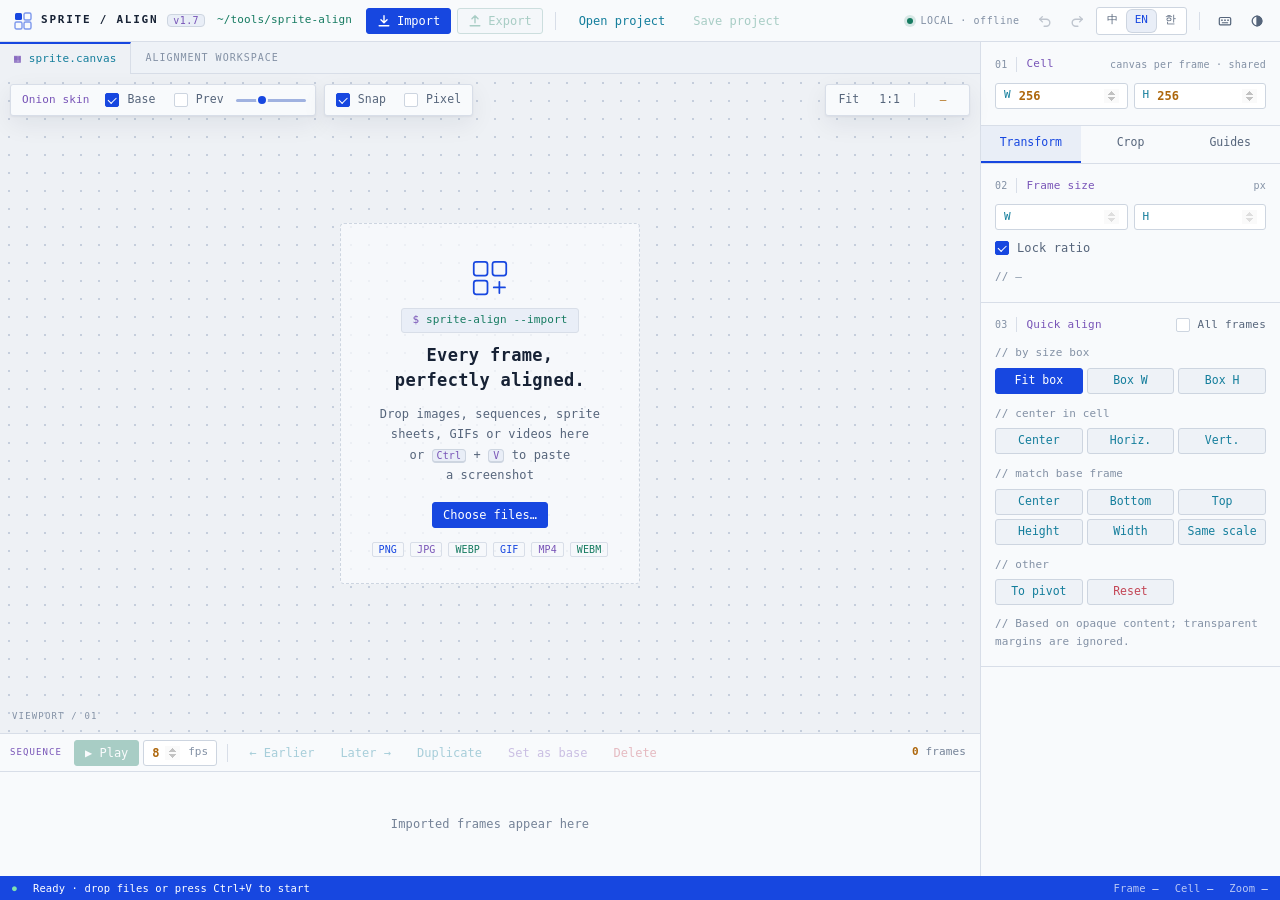
==== sprite-align/index.html @ 4fb670fa "07 Tools：工具目录页 + Sprite Align v1.7 Co-Authored-By: Claude Opus 5.5 <noreply@anthropic.com>" ====
<!doctype html>
<html lang="zh-CN">
<head>
<meta charset="utf-8">
<meta name="viewport" content="width=device-width,initial-scale=1,viewport-fit=cover">
<meta name="theme-color" content="#0c0c0d">
<title>Sprite Align</title>
<style>
/* Theme: neutral graphite (dark) / warm paper (light); one accent, used only for selection and focus. */
/* Code-editor workbench: syntax colours (purple headings, orange numbers, cyan labels, green actions).
   Light = cool paper IDE; dark = neutral graphite (no blue tint) with the same syntax colours. */
:root{
  color-scheme:light;
  --bg:#eef1f5;--panel:#f8fafc;--panel2:#eef2f7;--hover:#e2eafb;--line:#d8dee8;--line2:#cdd5e0;
  --text:#172235;--dim:#56657b;--faint:#748297;--accent:#1747e0;--on-accent:#fff;
  --input:#fff;--primary:#1747e0;--on-primary:#fff;--danger:#c34656;
  --purple:#7854b7;--green:#167b61;--orange:#ad660b;--cyan:#147e9c;--comment:#8391a5;
  --status:#1747e0;--status-text:#fff;--code-bg:#e9eef7;
  --dot:#c5cedc;--shadow:0 1px 2px #0f1d3a0d,0 8px 24px #0f1d3a12;
  --ui:"Cascadia Code","Cascadia Mono","JetBrains Mono",Consolas,"Microsoft YaHei UI","Microsoft YaHei",monospace;
  --mono:var(--ui);
}
@media(prefers-color-scheme:dark){:root:not([data-theme="light"]){
  color-scheme:dark;
  --bg:#0c0c0d;--panel:#141415;--panel2:#1a1a1c;--hover:#232326;--line:#26262a;--line2:#323237;
  --text:#e4e4e7;--dim:#a1a1aa;--faint:#71717a;--accent:#5fa8ff;--on-accent:#0c0c0d;
  --input:#0f0f10;--primary:#5fa8ff;--on-primary:#0c0c0d;--danger:#f2838f;
  --purple:#c4a1f0;--green:#7fd1a8;--orange:#e5b26f;--cyan:#7cc8db;--comment:#6b6b74;
  --status:#1a1a1c;--status-text:#a1a1aa;--code-bg:#1a1a1c;
  --dot:#222225;--shadow:0 1px 2px #0006,0 12px 32px #0008;
}}
:root[data-theme="dark"]{
  color-scheme:dark;
  --bg:#0c0c0d;--panel:#141415;--panel2:#1a1a1c;--hover:#232326;--line:#26262a;--line2:#323237;
  --text:#e4e4e7;--dim:#a1a1aa;--faint:#71717a;--accent:#5fa8ff;--on-accent:#0c0c0d;
  --input:#0f0f10;--primary:#5fa8ff;--on-primary:#0c0c0d;--danger:#f2838f;
  --purple:#c4a1f0;--green:#7fd1a8;--orange:#e5b26f;--cyan:#7cc8db;--comment:#6b6b74;
  --status:#1a1a1c;--status-text:#a1a1aa;--code-bg:#1a1a1c;
  --dot:#222225;--shadow:0 1px 2px #0006,0 12px 32px #0008;
}
*{box-sizing:border-box}
html,body{margin:0;height:100%}
body{background:var(--panel);color:var(--text);font:12px/1.5 var(--ui);overflow:hidden;-webkit-font-smoothing:antialiased;
  display:grid;grid-template-rows:42px minmax(0,1fr) 24px;min-width:900px}
@media(max-width:900px){body{overflow-x:auto}}
::selection{background:var(--accent);color:var(--on-accent)}
button,input,select{font:inherit;color:inherit}
:focus-visible{outline:1.5px solid var(--accent);outline-offset:1px}
.mono,input[type=number],#status,#statusbar,.fr span,kbd{font-family:var(--mono);font-variant-numeric:tabular-nums}
[hidden]{display:none!important}
.grow{flex:1}

/* controls */
.btn{display:inline-flex;align-items:center;justify-content:center;gap:6px;height:26px;padding:0 10px;border-radius:5px;
  border:1px solid var(--line2);background:var(--panel2);cursor:pointer;white-space:nowrap;font-size:12px;transition:background .12s,border-color .12s,color .12s}
.btn:hover{background:var(--hover);border-color:var(--faint)}
.btn:active{transform:translateY(.5px)}
.btn:disabled{opacity:.35;cursor:default;transform:none;background:var(--panel2);border-color:var(--line2)}
.btn.primary{background:var(--primary);color:var(--on-primary);border-color:var(--primary)}
.btn.primary:hover{opacity:.88}
.btn.ghost{background:transparent;border-color:transparent;color:var(--dim)}
.btn.ghost:hover{background:var(--hover);color:var(--text)}
.btn.danger:hover{color:var(--danger);border-color:var(--danger)}
.btn.icon{width:26px;padding:0}
.btn svg{width:14px;height:14px;flex-shrink:0}
.num{display:flex;align-items:center;height:26px;background:var(--input);border:1px solid var(--line2);border-radius:5px;min-width:0;transition:border-color .12s}
.num:hover{border-color:var(--faint)}
.num:focus-within{border-color:var(--accent)}
.num i{font-style:normal;color:var(--faint);padding:0 0 0 8px;font-size:11px;white-space:nowrap}
.num b{font-weight:400;color:var(--faint);padding-right:8px;font-size:11px}
.num input{flex:1;min-width:0;width:100%;border:0;background:transparent;padding:0 8px;height:100%;font-size:12px;outline:0}
.num input::placeholder{color:var(--faint)}
input[type=number]::-webkit-inner-spin-button{opacity:.35}
input[type=range]{-webkit-appearance:none;appearance:none;background:transparent;height:20px;min-width:50px;flex:1;cursor:ew-resize}
input[type=range]::-webkit-slider-runnable-track{height:3px;background:var(--line2);border-radius:2px}
input[type=range]::-webkit-slider-thumb{-webkit-appearance:none;width:12px;height:12px;margin-top:-4.5px;border-radius:50%;background:var(--text);border:2px solid var(--panel)}
input[type=range]::-moz-range-track{height:3px;background:var(--line2);border-radius:2px}
input[type=range]::-moz-range-thumb{width:10px;height:10px;border-radius:50%;background:var(--text);border:2px solid var(--panel)}
input[type=checkbox]{-webkit-appearance:none;appearance:none;margin:0;width:14px;height:14px;flex-shrink:0;border:1px solid var(--line2);border-radius:4px;background:var(--input);display:inline-grid;place-content:center;cursor:pointer}
input[type=checkbox]:hover{border-color:var(--faint)}
input[type=checkbox]:checked{background:var(--text);border-color:var(--text)}
input[type=checkbox]:checked::after{content:"";width:7px;height:3.5px;border-left:1.5px solid var(--panel);border-bottom:1.5px solid var(--panel);transform:translateY(-1px) rotate(-45deg)}
input[type=color]{width:26px;height:22px;border:1px solid var(--line2);border-radius:4px;padding:2px;background:var(--input);cursor:pointer}
.chk{display:flex;align-items:center;gap:8px;min-height:26px;cursor:pointer;color:var(--text)}
.chk.small{color:var(--dim);min-height:24px}
.chk.small:hover{color:var(--text)}
kbd{border:1px solid var(--line2);border-bottom-width:2px;border-radius:4px;padding:0 4px;font-size:10px;color:var(--dim)}
.hint{color:var(--faint);font-size:11px;line-height:1.6}

/* top bar */
#top{display:flex;align-items:center;gap:6px;padding:0 10px 0 14px;background:var(--panel);border-bottom:1px solid var(--line)}
.brand{display:flex;align-items:center;gap:9px;font-weight:600;font-size:13px;margin-right:14px;white-space:nowrap}
.brand svg{width:18px;height:18px;color:var(--accent)}
.brand small{font:500 10px var(--mono);color:var(--faint);border:1px solid var(--line2);border-radius:4px;padding:0 5px}
.vsep{width:1px;height:18px;background:var(--line);margin:0 6px}

/* workspace */
#app{display:grid;grid-template-columns:minmax(0,1fr) 300px;min-height:0}
main{display:flex;flex-direction:column;min-width:0;min-height:0;background:var(--bg)}
#stage{flex:1;position:relative;min-height:160px;background-color:var(--bg);background-image:radial-gradient(var(--dot) 1px,transparent 1px);background-size:18px 18px}
#view{position:absolute;inset:0;width:100%;height:100%;display:block}
#toolbar{position:absolute;top:10px;left:10px;right:10px;display:flex;gap:8px;pointer-events:none;z-index:2}
.pill{pointer-events:auto;display:flex;align-items:center;gap:2px;padding:3px;background:var(--panel);border:1px solid var(--line);border-radius:7px;box-shadow:var(--shadow)}
.pill .chk{padding:0 8px;min-height:24px;border-radius:4px;font-size:11.5px;color:var(--dim)}
.pill .chk:hover{background:var(--hover);color:var(--text)}
.pill .lbl{font-size:11px;color:var(--faint);padding:0 6px 0 8px}
.pill .btn{height:24px;border-color:transparent;background:transparent;color:var(--dim);font-size:11.5px;padding:0 8px}
.pill .btn:hover{background:var(--hover);color:var(--text)}
.pill input[type=range]{width:70px;flex:none;margin:0 6px 0 2px}
.pill .sep{width:1px;height:14px;background:var(--line);margin:0 3px}
#zoomPct{min-width:46px;text-align:center;font-size:11px;color:var(--dim)}
#empty{position:absolute;inset:0;display:flex;flex-direction:column;align-items:center;justify-content:center;gap:6px;text-align:center;pointer-events:none}
#empty .drop{width:300px;padding:34px 24px 26px;border:1px dashed var(--line2);border-radius:12px;background:color-mix(in srgb,var(--panel) 60%,transparent);display:flex;flex-direction:column;align-items:center;gap:10px}
#empty svg{width:34px;height:34px;color:var(--faint)}
#empty .t{font-size:14px;font-weight:600}
#empty .d{color:var(--dim);line-height:1.7}
#empty .btn{pointer-events:auto;margin-top:6px}
#empty .fmt{display:flex;gap:6px;margin-top:4px}
#empty .fmt span{font:10px var(--mono);color:var(--faint);border:1px solid var(--line);border-radius:4px;padding:1px 6px}
body.dragging #stage::after{content:var(--t-drop,"松开即可导入");position:absolute;inset:10px;border:1.5px dashed var(--accent);border-radius:12px;background:color-mix(in srgb,var(--accent) 7%,transparent);display:flex;align-items:center;justify-content:center;font-size:15px;font-weight:600;color:var(--accent);z-index:5;pointer-events:none}

/* timeline */
#timeline{flex-shrink:0;background:var(--panel);border-top:1px solid var(--line)}
.tl-head{display:flex;align-items:center;gap:4px;height:38px;padding:0 10px;border-bottom:1px solid var(--line)}
.tl-head .num{width:74px}
.tl-head .count{color:var(--faint);font-size:11px;padding-right:4px}
#play{min-width:64px}
#play.on{background:var(--accent);border-color:var(--accent);color:var(--on-accent)}
#frames{display:flex;gap:6px;overflow-x:auto;padding:10px;height:104px;align-items:flex-start}
#frames:empty::before{content:var(--t-empty,"导入后，帧会排在这里");margin:auto;color:var(--faint)}
.fr{position:relative;flex:0 0 72px;height:82px;border-radius:6px;cursor:pointer;padding:4px 4px 0;border:1px solid transparent}
.fr:hover{background:var(--hover)}
.fr canvas{display:block;margin:0 auto;max-width:62px;max-height:62px;border-radius:3px;box-shadow:0 0 0 1px var(--line)}
.fr span{display:block;text-align:center;font-size:10px;color:var(--faint);margin-top:3px}
.fr.sel{border-color:var(--accent);background:color-mix(in srgb,var(--accent) 8%,transparent)}
.fr.sel span{color:var(--accent)}
.fr.play{border-color:var(--text)}
.fr.base::after{content:var(--t-base,"基准");position:absolute;top:6px;right:6px;font-size:9px;line-height:14px;padding:0 4px;border-radius:3px;background:var(--primary);color:var(--on-primary)}

/* inspector */
#inspector{background:var(--panel);border-left:1px solid var(--line);overflow-y:auto;min-height:0;scrollbar-width:thin;scrollbar-color:var(--line2) transparent}
.group{padding:14px 14px 16px;border-bottom:1px solid var(--line)}
.ghead{display:flex;align-items:center;justify-content:space-between;font-size:11px;font-weight:600;color:var(--dim);margin-bottom:10px;letter-spacing:.02em}
.ghead span{font-weight:400;color:var(--faint)}
.field{display:grid;grid-template-columns:56px minmax(0,1fr);align-items:center;gap:8px;min-height:30px}
.field>label{color:var(--dim)}
.pair{display:grid;grid-template-columns:1fr 1fr;gap:6px}
.grid2{display:grid;grid-template-columns:1fr 1fr;gap:4px}
.grid3{display:grid;grid-template-columns:repeat(3,1fr);gap:4px}
.grid2 .btn,.grid3 .btn{padding:0 4px;font-size:11.5px}
.sub{font-size:11px;color:var(--faint);margin:12px 0 6px}
.sub:first-child{margin-top:0}
.tabs{position:sticky;top:0;z-index:2;display:flex;gap:2px;padding:6px 8px;background:var(--panel);border-bottom:1px solid var(--line)}
.tabs button{flex:1;height:28px;border:0;border-radius:5px;background:transparent;color:var(--dim);cursor:pointer;font-size:12px}
.tabs button:hover{color:var(--text);background:var(--hover)}
.tabs button.on{background:var(--panel2);color:var(--text);box-shadow:inset 0 0 0 1px var(--line2)}
.tabs button.on::before{content:"";display:inline-block;width:5px;height:5px;border-radius:50%;background:var(--accent);margin-right:6px;vertical-align:1px}
#fsize{margin-top:8px}
#guides{display:flex;flex-direction:column;gap:4px;margin-top:10px}
#guides .g{display:flex;align-items:center;gap:6px;padding:4px 4px 4px 8px;border:1px solid var(--line);border-radius:6px;cursor:pointer}
#guides .g:hover{border-color:var(--line2)}
#guides .g.sel{border-color:var(--accent)}
#guides .g b{font-weight:500;font-size:11px;min-width:36px}
#guides .g .num{flex:1;height:24px}
#guides .g .btn{width:24px;height:24px}

/* status bar */
#statusbar{display:flex;align-items:center;gap:16px;padding:0 12px;background:var(--panel);border-top:1px solid var(--line);color:var(--faint);font-size:11px;white-space:nowrap;overflow:hidden}
#status{overflow:hidden;text-overflow:ellipsis;color:var(--dim)}
#statusbar .k{color:var(--faint)}
#statusbar .v{color:var(--dim)}

/* dialogs */
dialog{padding:0;border:1px solid var(--line2);border-radius:12px;background:var(--panel);color:var(--text);box-shadow:0 30px 80px #0007;width:600px;max-width:calc(100vw - 32px)}
dialog::backdrop{background:#0009}
.dlg-head{display:flex;align-items:center;gap:10px;padding:14px 16px;border-bottom:1px solid var(--line)}
.dlg-head h3{margin:0;font-size:13px;font-weight:600}
.dlg-head .hint{flex:1;white-space:nowrap;overflow:hidden;text-overflow:ellipsis}
.dlg-body{display:grid;grid-template-columns:260px minmax(0,1fr);gap:16px;padding:16px}
.dlg-foot{display:flex;align-items:center;gap:8px;padding:12px 16px;border-top:1px solid var(--line);background:var(--panel2);border-radius:0 0 12px 12px}
.preview{position:relative;height:220px;border-radius:8px;border:1px solid var(--line);background:var(--bg);display:flex;align-items:center;justify-content:center;overflow:hidden}
.preview canvas{max-width:100%;max-height:100%;display:block}
.seg{display:flex;padding:2px;gap:2px;background:var(--input);border:1px solid var(--line2);border-radius:7px;margin-bottom:14px}
.seg button{flex:1;height:26px;border:0;border-radius:5px;background:transparent;color:var(--dim);cursor:pointer;font-size:12px;white-space:nowrap}
.seg button:hover:not(:disabled){color:var(--text)}
.seg button.on{background:var(--panel2);color:var(--text);box-shadow:0 0 0 1px var(--line2)}
.seg button:disabled{opacity:.3;cursor:default}
.opts .field{grid-template-columns:64px minmax(0,1fr)}
.summary{margin-top:12px;padding:8px 10px;border-radius:6px;background:var(--panel2);color:var(--dim);font-size:11.5px;line-height:1.6}
.summary b{color:var(--text);font-weight:600;font-family:var(--mono)}
.files{margin-top:8px;max-height:64px;overflow:auto;font:11px/1.6 var(--mono);color:var(--faint)}

#toast{position:fixed;left:50%;bottom:40px;transform:translate(-50%,6px);background:var(--primary);color:var(--on-primary);padding:8px 14px;border-radius:7px;opacity:0;transition:opacity .18s,transform .18s;pointer-events:none;z-index:20;font-size:12px;box-shadow:var(--shadow)}
#toast.show{opacity:1;transform:translate(-50%,0)}
::-webkit-scrollbar{width:8px;height:8px}
::-webkit-scrollbar-thumb{background:var(--line2);border-radius:4px;border:2px solid var(--panel)}
::-webkit-scrollbar-track{background:transparent}
@media(prefers-reduced-motion:reduce){*{transition:none!important}}

/* ---- code layer: syntax colours on top of the layout ---- */
body{font-size:12px;letter-spacing:.01em}
.btn,.num,.seg,.tabs button,.pill,dialog,.fr,#guides .g,input[type=color]{border-radius:3px}
.btn.primary:hover{opacity:1;filter:brightness(1.1)}
.brand{font-size:11px;letter-spacing:.16em;margin-right:6px}
.brand svg{color:var(--accent)}
.brand small{color:var(--purple);background:var(--code-bg);border-color:var(--line2);letter-spacing:.04em}
.path{color:var(--green);font-size:11px;margin-right:8px;white-space:nowrap}
.local{display:flex;align-items:center;gap:7px;font-size:10px;color:var(--comment);letter-spacing:.06em;white-space:nowrap;margin-right:6px}
.local::before{content:"";width:6px;height:6px;border-radius:50%;background:var(--green);box-shadow:0 0 0 3px color-mix(in srgb,var(--green) 15%,transparent)}
#btnExport{color:var(--green);border-color:color-mix(in srgb,var(--green) 45%,var(--line2))}
#btnExport:hover{background:color-mix(in srgb,var(--green) 10%,transparent)}
#btnOpen{color:var(--cyan)}#btnSave{color:var(--green)}
.workspace-tabs{height:32px;flex-shrink:0;display:flex;align-items:stretch;background:var(--panel2);border-bottom:1px solid var(--line);font-size:11px}
.workspace-file{display:flex;align-items:center;gap:8px;padding:0 14px;background:var(--bg);border-right:1px solid var(--line);border-top:2px solid var(--accent);color:var(--cyan);margin-bottom:-1px}
.workspace-file b{color:var(--purple);font-weight:400}
.workspace-file .mod{color:var(--orange)}
.workspace-caption{align-self:center;padding:0 14px;color:var(--comment);font-size:10px;letter-spacing:.1em}
#stage::before{content:"VIEWPORT / 01";position:absolute;left:12px;bottom:10px;font-size:9px;letter-spacing:.13em;color:var(--comment);pointer-events:none;z-index:1}
.pill .lbl{color:var(--purple)}
#zoomPct{color:var(--orange)}
#empty .drop{border-radius:4px;background:color-mix(in srgb,var(--panel) 75%,transparent)}
#empty svg{color:var(--accent);width:40px;height:40px}
#empty .cmd{font-size:11px;color:var(--green);background:var(--code-bg);border:1px solid var(--line);padding:3px 10px;border-radius:3px}
#empty .cmd span{color:var(--purple)}
#empty .t{font-size:17px;letter-spacing:.02em}
#empty .fmt span{border-radius:2px}
#empty .fmt span:nth-child(3n+1){color:var(--accent)}#empty .fmt span:nth-child(3n+2){color:var(--purple)}#empty .fmt span:nth-child(3n){color:var(--green)}
.tl-label{font-size:9px;letter-spacing:.12em;color:var(--purple);margin-right:8px;white-space:nowrap}
#play{color:var(--on-primary);background:var(--green);border-color:var(--green)}
#play.on{background:var(--orange);border-color:var(--orange);color:var(--on-accent)}
.tl-head .num input{color:var(--orange)}
#fUp,#fDown,#fDup{color:var(--cyan)}#fBase{color:var(--purple)}#fDel{color:var(--danger)}
#frameCount{color:var(--orange);font-weight:600}
.fr span{color:var(--orange)}
.fr.sel span{color:var(--accent)}
.fr.base::after{background:var(--purple);color:var(--on-accent)}
.fr.play{border-color:var(--orange)}
input[type=number]{color:var(--orange);font-weight:600;caret-color:var(--accent)}
.num i{color:var(--cyan)}
.num b{color:var(--comment)}
.field>label{color:var(--cyan)}
#inspector{counter-reset:sec}
.ghead{color:var(--purple);font-weight:500;letter-spacing:.02em;justify-content:flex-start;gap:9px}
.ghead::before{counter-increment:sec;content:counter(sec,decimal-leading-zero);color:var(--comment);font-weight:400;font-size:10px;padding-right:9px;border-right:1px solid var(--line)}
.ghead>span,.ghead>label{margin-left:auto}
.ghead>span{color:var(--comment);font-size:10px}
.sub{color:var(--comment)}
.sub::before{content:"// "}
.hint{color:var(--comment)}
#inspector .hint::before,.dlg-foot .hint::before{content:"// "}
button[data-align]{color:var(--cyan)}
button[data-align].primary{color:var(--on-primary)}
button[data-align="reset"]{color:var(--danger)}
button[data-guide]{color:var(--purple)}
#cTrim,#cAll{color:var(--orange)}#cHome{color:var(--cyan)}
#btnRef{color:var(--cyan)}#btnRefClear{color:var(--danger)}
.tabs{padding:0;gap:0;height:38px}
.tabs button{height:100%;border-radius:0;border-bottom:2px solid transparent;font-size:11.5px}
.tabs button.on{background:var(--code-bg);box-shadow:none;color:var(--accent);border-bottom-color:var(--accent)}
.tabs button.on::before{display:none}
.tabs button[data-tab="crop"].on{color:var(--orange);border-bottom-color:var(--orange)}
.tabs button[data-tab="guides"].on{color:var(--purple);border-bottom-color:var(--purple)}
input[type=checkbox]{border-radius:2px}
input[type=checkbox]:checked{background:var(--accent);border-color:var(--accent)}
input[type=checkbox]:checked::after{border-color:var(--on-accent)}
input[type=range]::-webkit-slider-runnable-track{background:color-mix(in srgb,var(--accent) 25%,var(--line2))}
input[type=range]::-webkit-slider-thumb{background:var(--accent);border-color:var(--panel)}
#statusbar{background:var(--status);color:var(--status-text);border-top-color:var(--status);font-size:10.5px}
#statusbar #status{color:var(--status-text)}
#statusbar .k{color:var(--status-text);opacity:.7}
#statusbar .v{color:var(--status-text)}
#statusbar::before{content:"●";font-size:8px;color:#7fe0b0}
:root[data-theme="dark"] #statusbar .v{color:var(--orange)}
@media(prefers-color-scheme:dark){:root:not([data-theme="light"]) #statusbar .v{color:var(--orange)}}
.dlg-head h3{color:var(--purple);font-weight:500}
.dlg-head h3::before{content:"$ ";color:var(--green)}
.summary{background:var(--code-bg);border:1px solid var(--line)}
.summary b{color:var(--orange)}
.seg button.on{color:var(--accent);background:var(--code-bg)}
.files{color:var(--cyan)}
kbd{color:var(--purple);background:var(--code-bg)}
#toast{background:var(--panel);color:var(--text);border:1px solid var(--accent);border-radius:3px}
.seg button{padding:0 8px;min-width:0;flex:1 1 auto}
#importDlg,#exportDlg{width:640px}
#exportDlg .dlg-body{max-height:calc(100dvh - 160px);overflow-y:auto}
#exportDlg .opts>.chk{min-height:28px;white-space:normal;text-wrap:pretty}
#exportDlg .summary{font-size:11px}
#exportDlg .summary p{margin:0 0 6px}#exportDlg .summary p:last-child{margin:0}
#exportDlg .summary .eng{color:var(--purple);font-weight:600}
.pivot{display:flex;align-items:center;gap:10px}
.pivot .pair{flex:1}
.pgrid{display:grid;grid-template-columns:repeat(3,16px);gap:3px;padding:4px;border:1px solid var(--line2);border-radius:4px;background:var(--input);flex-shrink:0}
.pgrid button{width:16px;height:16px;padding:0;border:1px solid var(--line2);border-radius:50%;background:transparent;cursor:pointer}
.pgrid button:hover{border-color:var(--accent)}
.pgrid button.on{background:var(--accent);border-color:var(--accent)}
@media(pointer:coarse){.pgrid{grid-template-columns:repeat(3,26px)}.pgrid button{width:26px;height:26px}}
.dlg-body{grid-template-columns:240px minmax(0,1fr)}
#guides .g{gap:4px}
#guides .g b{min-width:0;white-space:nowrap}
#guides .g .num i{padding-left:6px}
#guides .g .num input{padding:0 4px}
#lang{margin:0;padding:2px;gap:1px}
#lang button{flex:none;height:22px;padding:0 8px;font-size:11px}
@media(max-width:1150px){.path,.local{display:none}}
#toolbar{flex-wrap:wrap}
/* Typesetting: words never split across lines, short controls stay on one line, paragraphs avoid one-word last lines. */
.btn,.chk,.tabs button,.seg button,.ghead,.sub,.field>label,.num i,.num b,.pill .lbl,#guides .g b{white-space:nowrap}
.btn,.tabs button,.seg button{overflow:hidden;text-overflow:ellipsis}
.field{grid-template-columns:minmax(56px,max-content) minmax(0,1fr)}
.hint,.summary,#empty .d,#fsize{text-wrap:pretty;overflow-wrap:anywhere}
#empty .t{text-wrap:balance}
/* Korean: a real Hangul face (Malgun Gothic on Windows) next to the mono Latin, word-level line breaks, a touch more leading. */
:root:lang(ko){--ui:"Cascadia Code","Cascadia Mono","JetBrains Mono",Consolas,"Malgun Gothic","맑은 고딕","Apple SD Gothic Neo","Noto Sans KR",sans-serif}
:lang(ko) body{word-break:keep-all;line-height:1.6;letter-spacing:0}
:lang(ko) .hint,:lang(ko) .summary{line-height:1.75}
:lang(ko) .ghead,:lang(ko) .tabs button,:lang(ko) .seg button,:lang(ko) .btn{letter-spacing:-.01em}
:lang(ko) #empty .t{letter-spacing:-.02em}
/* ---- top bar order: desktop shows the ⋯ group inline ---- */
#more{display:contents}
#btnMore,.m-label,#sheetHandle,#nudge{display:none}
#top .brand,#top .path,#btnImport,#btnExport{order:0}
.m-open,#btnOpen,#btnSave{order:1}
#top>.grow,#top .local,#undo,#redo,#btnMore{order:2}
#lang,.m-tail,#btnKeys,#btnTheme{order:3}
#view{touch-action:none}
body{-webkit-tap-highlight-color:transparent}
button,label,input,select{touch-action:manipulation}

/* ---- touch screens (phone, tablet): bigger targets, no hover-only help, nudge pad ---- */
@media(pointer:coarse){
  .btn{height:36px}.btn.icon{width:36px}
  .num{height:38px}
  .num input,input[type=number]{font-size:16px}
  input[type=checkbox]{width:18px;height:18px}
  .chk{min-height:36px}
  .tabs{height:44px}
  .seg button{height:34px}
  .pill .btn{height:32px}
  #btnKeys,.m-tail{display:none}
  #nudge{display:flex;position:absolute;right:10px;bottom:10px;z-index:3}
  #nudge .btn{width:40px;height:40px;font-size:16px}
  #empty .d{display:none}
  .grid2 .btn,.grid3 .btn{height:38px}
}

/* ---- phone, portrait ---- */
@media(max-width:767px){
  html,body{height:100dvh}
  body{min-width:0;grid-template-rows:calc(50px + env(safe-area-inset-top)) minmax(0,1fr);-webkit-user-select:none;user-select:none}
  input{-webkit-user-select:text;user-select:text}
  #statusbar,.workspace-tabs,#stage::before,.path,.local{display:none}
  #top{position:relative;z-index:20;gap:4px;padding:env(safe-area-inset-top) max(8px,env(safe-area-inset-right)) 0 max(10px,env(safe-area-inset-left))}
  .brand{font-size:0;margin-right:2px;gap:0}.brand small{display:none}.brand svg{width:22px;height:22px}
  #btnImport,#btnExport{padding:0 12px}
  #btnMore{display:inline-flex}
  #more{display:none;position:absolute;top:calc(100% + 6px);right:8px;flex-direction:column;align-items:stretch;gap:4px;min-width:220px;padding:8px;
    background:var(--panel);border:1px solid var(--line2);border-radius:10px;box-shadow:var(--shadow)}
  #top.menu-open #more{display:flex}
  #top.menu-open #btnMore{background:var(--hover);color:var(--text)}
  #more .vsep{display:none}
  #more .btn{justify-content:flex-start;width:100%;height:40px;padding:0 12px}
  #more .m-label{display:inline}
  #lang{margin:4px 0}#lang button{flex:1;height:34px}
  #app{grid-template-columns:minmax(0,1fr)}
  main{padding-bottom:var(--sheet-h,64px);transition:padding .22s ease}
  #toolbar{top:8px;left:8px;right:8px;gap:6px}
  .pill .lbl,#onAlpha,.pill .sep,#zoomPct,#z100{display:none}
  #toolbar{flex-wrap:nowrap;gap:4px}#toolbar>.grow{display:none}
  .pill{padding:2px}
  .pill .chk{padding:0 5px;font-size:11.5px;gap:5px;min-height:30px}
  .pill input[type=checkbox]{width:16px;height:16px}
  .pill .btn{height:30px;padding:0 8px}
  #nudge{right:8px;bottom:8px;left:8px;justify-content:space-between}
  #nudge .btn{width:auto;flex:1;height:36px}
  #empty .drop{width:auto;margin:0 20px}
  .tl-head{overflow-x:auto;scrollbar-width:none;gap:2px;height:46px}
  .tl-head::-webkit-scrollbar{display:none}
  .tl-head>*{flex-shrink:0}
  .tl-label{display:none}
  #frames{height:98px;padding:8px}
  /* inspector becomes a bottom sheet: handle + tabs always visible, drag up for more */
  #inspector{position:fixed;left:0;right:0;bottom:0;z-index:15;height:var(--sheet-h,64px);display:flex;flex-direction:column;
    border-left:0;border-top:1px solid var(--line2);border-radius:14px 14px 0 0;box-shadow:0 -10px 30px #0000002e;
    transition:height .22s ease;padding-bottom:env(safe-area-inset-bottom);overscroll-behavior:contain}
  body.sheet-drag #inspector,body.sheet-drag main{transition:none}
  #inspector>*{flex-shrink:0}
  #sheetHandle{display:flex;order:-2;position:sticky;top:0;z-index:3;height:20px;align-items:center;justify-content:center;background:var(--panel);touch-action:none;cursor:grab}
  #sheetHandle span{width:40px;height:4px;border-radius:2px;background:var(--line2)}
  .tabs{order:-1;top:20px}
  .group{padding:12px 16px 14px}
  /* dialogs slide up from the bottom, full width */
  dialog[open]{display:flex;flex-direction:column}
  dialog{width:100%;max-width:100%;margin:auto 0 0;border-radius:14px 14px 0 0;max-height:92dvh;border-bottom:0}
  #importDlg,#exportDlg{width:100%}
  .dlg-body{grid-template-columns:minmax(0,1fr);overflow-y:auto;padding:12px 16px;gap:12px}
  .preview{height:170px}
  .dlg-foot{flex-wrap:wrap;border-radius:0;padding:10px 16px calc(10px + env(safe-area-inset-bottom))}
  .dlg-foot .hint{display:none}
  .dlg-foot .btn{height:42px;flex:1 1 auto}
  .dlg-foot .grow{display:none}
  #toast{bottom:auto;top:calc(58px + env(safe-area-inset-top));max-width:calc(100vw - 32px);text-align:center}
}
:root:lang(en){--ui:"Cascadia Code","Cascadia Mono","JetBrains Mono",Consolas,monospace}
:lang(en) body{word-break:normal;hyphens:auto}
@media(max-width:1000px){#top .btn.ghost:not(.icon),.tl-head .btn.ghost{padding:0 6px}.tl-label{display:none}.pill .chk{padding:0 6px}}
</style>
</head>
<body>
<header id="top">
  <div class="brand">
    <svg viewBox="0 0 18 18" fill="none" aria-hidden="true"><rect x="1" y="1" width="7" height="7" rx="1.5" fill="currentColor"/><rect x="10" y="1" width="7" height="7" rx="1.5" stroke="currentColor" stroke-width="1.4" opacity=".55"/><rect x="1" y="10" width="7" height="7" rx="1.5" stroke="currentColor" stroke-width="1.4" opacity=".55"/><rect x="10" y="10" width="7" height="7" rx="1.5" stroke="currentColor" stroke-width="1.4" opacity=".55"/></svg>
    SPRITE / ALIGN<small>v1.7</small>
  </div>
  <span class="path">~/tools/sprite-align</span>
  <button class="btn primary" id="btnImport" title="也可以把文件拖进来，或 Ctrl+V 粘贴">
    <svg viewBox="0 0 16 16" fill="none" stroke="currentColor" stroke-width="1.6" stroke-linecap="round"><path d="M8 2v8M4.5 6.5 8 10l3.5-3.5M2.5 13.5h11"/></svg>导入</button>
  <button class="btn" id="btnExport">
    <svg viewBox="0 0 16 16" fill="none" stroke="currentColor" stroke-width="1.6" stroke-linecap="round"><path d="M8 10V2M4.5 5.5 8 2l3.5 3.5M2.5 13.5h11"/></svg>导出</button>
  <span class="grow"></span>
  <span class="local">LOCAL · 离线可用</span>
  <button class="btn ghost icon" id="undo" title="撤销 Ctrl+Z"><svg viewBox="0 0 16 16" fill="none" stroke="currentColor" stroke-width="1.6" stroke-linecap="round" stroke-linejoin="round"><path d="M5 3 2 6l3 3"/><path d="M2 6h7.5a4 4 0 0 1 0 8H7"/></svg></button>
  <button class="btn ghost icon" id="redo" title="重做 Ctrl+Y"><svg viewBox="0 0 16 16" fill="none" stroke="currentColor" stroke-width="1.6" stroke-linecap="round" stroke-linejoin="round"><path d="m11 3 3 3-3 3"/><path d="M14 6H6.5a4 4 0 0 0 0 8H9"/></svg></button>
  <button class="btn ghost icon" id="btnMore" title="更多" aria-expanded="false"><svg viewBox="0 0 16 16" fill="currentColor"><circle cx="3" cy="8" r="1.4"/><circle cx="8" cy="8" r="1.4"/><circle cx="13" cy="8" r="1.4"/></svg></button>
  <!-- Desktop: these sit inline in the bar (display:contents). Phone: they drop down from the ⋯ button. -->
  <div id="more">
  <span class="vsep m-open"></span>
  <button class="btn ghost" id="btnOpen">打开工程</button>
  <button class="btn ghost" id="btnSave">保存工程</button>
  <div class="seg" id="lang" title="语言"><button data-lang="zh">中</button><button data-lang="en">EN</button><button data-lang="ko">한</button></div>
  <span class="vsep m-tail"></span>
  <button class="btn ghost icon" id="btnKeys" title="快捷键：方向键 移 1px（Shift 10px）· - / = 缩放 1% · , / . 上/下一帧 · P 播放 · Ctrl+V 粘贴导入 · 空格/中键拖 平移 · 滚轮 缩放视图"><svg viewBox="0 0 16 16" fill="none" stroke="currentColor" stroke-width="1.4"><rect x="1.5" y="4" width="13" height="8.5" rx="1.5"/><path d="M4 7h1M7.5 7h1M11 7h1M5 10h6" stroke-linecap="round"/></svg></button>
  <button class="btn ghost icon" id="btnTheme" title="切换深色 / 浅色"><svg viewBox="0 0 16 16" fill="none" stroke="currentColor" stroke-width="1.5"><circle cx="8" cy="8" r="5.5"/><path d="M8 2.5v11a5.5 5.5 0 0 0 0-11z" fill="currentColor"/></svg><span class="m-label">切换深色 / 浅色</span></button>
  </div>
  <input type="file" id="fileAny" accept="image/*,video/*,.gif,.mp4,.webm,.mov,.json" multiple hidden>
  <input type="file" id="fileProj" accept=".json,application/json" hidden>
</header>

<div id="app">
<main>
  <div class="workspace-tabs"><span class="workspace-file"><b aria-hidden="true">▦</b> sprite.canvas <span class="mod" id="modDot" hidden>●</span></span><span class="workspace-caption">ALIGNMENT WORKSPACE</span></div>
  <div id="stage">
    <canvas id="view"></canvas>
    <div id="toolbar">
      <div class="pill">
        <span class="lbl">洋葱皮</span>
        <label class="chk"><input type="checkbox" id="onBase" checked>基准帧</label>
        <label class="chk"><input type="checkbox" id="onPrev">上一帧</label>
        <input type="range" id="onAlpha" min="0.05" max="0.9" step="0.05" value="0.35" title="洋葱皮透明度">
      </div>
      <div class="pill">
        <label class="chk"><input type="checkbox" id="snap" checked>吸附</label>
        <label class="chk"><input type="checkbox" id="pixel">像素风</label>
      </div>
      <span class="grow"></span>
      <div class="pill">
        <button class="btn" id="zFit">适配</button><button class="btn" id="z100">1:1</button>
        <span class="sep"></span><span id="zoomPct" class="mono">100%</span>
      </div>
    </div>
    <!-- Touch screens have no arrow keys: nudge 1px, scale 1%; hold to repeat. -->
    <div id="nudge" class="pill">
      <button class="btn icon" data-n="-1,0" title="左移 1px">←</button><button class="btn icon" data-n="0,-1" title="上移 1px">↑</button><button class="btn icon" data-n="0,1" title="下移 1px">↓</button><button class="btn icon" data-n="1,0" title="右移 1px">→</button>
      <span class="sep"></span>
      <button class="btn icon" data-n="s-" title="缩小 1%">−</button><button class="btn icon" data-n="s+" title="放大 1%">＋</button>
    </div>
    <div id="empty">
      <div class="drop">
        <svg viewBox="0 0 32 32" fill="none" stroke="currentColor" stroke-width="1.4"><rect x="3" y="3" width="11" height="11" rx="2"/><rect x="18" y="3" width="11" height="11" rx="2"/><rect x="3" y="18" width="11" height="11" rx="2"/><path d="M23.5 19v9M19 23.5h9" stroke-linecap="round"/></svg>
        <div class="cmd"><span>$</span> sprite-align --import</div>
        <div class="t">让每一帧，恰好对齐。</div>
        <div class="d">把单图、序列帧、精灵表、GIF 或视频拖进来<br>也可以 <kbd>Ctrl</kbd> + <kbd>V</kbd> 粘贴截图</div>
        <button class="btn primary" id="btnImport2">选择文件…</button>
        <div class="fmt"><span>PNG</span><span>JPG</span><span>WEBP</span><span>GIF</span><span>MP4</span><span>WEBM</span></div>
      </div>
    </div>
  </div>
  <div id="timeline">
    <div class="tl-head">
      <span class="tl-label">SEQUENCE</span>
      <button class="btn" id="play" title="P">▶ 播放</button>
      <label class="num" title="预览速度"><input type="number" id="fps" min="1" max="60" value="8"><b>fps</b></label>
      <span class="vsep"></span>
      <button class="btn ghost" id="fUp" title="往前移">← 前移</button>
      <button class="btn ghost" id="fDown" title="往后移">后移 →</button>
      <button class="btn ghost" id="fDup">复制</button>
      <button class="btn ghost" id="fBase">设为基准</button>
      <button class="btn ghost danger" id="fDel">删除</button>
      <span class="grow"></span>
      <span class="count mono">共 <span id="frameCount">0</span> 帧</span>
    </div>
    <div id="frames"></div>
  </div>
</main>

<aside id="inspector">
  <div id="sheetHandle" title="拖动或点按：展开 / 收起"><span></span></div>
  <div class="group">
    <div class="ghead">格子 <span>每帧画布 · 所有帧共用</span></div>
    <div class="pair">
      <label class="num"><i>宽</i><input type="number" id="cellW" min="1" max="8192"></label>
      <label class="num"><i>高</i><input type="number" id="cellH" min="1" max="8192"></label>
    </div>
  </div>

  <div class="tabs"><button data-tab="transform" class="on">变换</button><button data-tab="crop">裁剪</button><button data-tab="guides">参考线</button></div>

  <div data-pane="transform">
    <div class="group">
      <div class="ghead">当前帧大小 <span>px</span></div>
      <div class="pair">
        <label class="num"><i>宽</i><input type="number" id="fw" step="1" min="1"></label>
        <label class="num"><i>高</i><input type="number" id="fh" step="1" min="1"></label>
      </div>
      <label class="chk small" style="margin-top:6px"><input type="checkbox" id="lockRatio" checked>锁定比例</label>
      <div class="hint" id="fsize">—</div>
    </div>
    <div class="group">
      <div class="ghead">一键对齐 <label class="chk small" style="min-height:0"><input type="checkbox" id="applyAll">所有帧</label></div>
      <div class="sub">按大小框</div>
      <div class="grid3"><button class="btn primary" data-align="fitBox" title="等比缩放到刚好放进大小框，并居中">放进框</button><button class="btn" data-align="fitBoxW">宽同框</button><button class="btn" data-align="fitBoxH">高同框</button></div>
      <div class="sub">放到格子中间</div>
      <div class="grid3"><button class="btn" data-align="center">居中</button><button class="btn" data-align="centerH">水平</button><button class="btn" data-align="centerV">垂直</button></div>
      <div class="sub">跟基准帧一样</div>
      <div class="grid3"><button class="btn" data-align="baseCenter">中心</button><button class="btn" data-align="baseBottom">底边</button><button class="btn" data-align="baseTop">顶边</button><button class="btn" data-align="baseHeight">高度</button><button class="btn" data-align="baseWidth">宽度</button><button class="btn" data-align="copyScale" title="缩放比例同当前帧">同缩放</button></div>
      <div class="sub">其他</div>
      <div class="grid3"><button class="btn" data-align="pivot" title="内容的同一相对位置对到导出轴点上（轴点在“导出”里设，比如底部中间＝脚底对齐）">对齐轴点</button><button class="btn danger" data-align="reset">复位</button></div>
      <div class="hint" style="margin-top:10px">都按不透明的内容算，透明留白不算。</div>
    </div>
  </div>

  <div data-pane="crop" hidden>
    <div class="group">
      <div class="ghead">裁剪区域 <span>原图 px</span></div>
      <div class="pair">
        <label class="num"><i>X</i><input type="number" id="cx" step="1"></label>
        <label class="num"><i>Y</i><input type="number" id="cy" step="1"></label>
        <label class="num"><i>宽</i><input type="number" id="cw" step="1" min="1"></label>
        <label class="num"><i>高</i><input type="number" id="ch" step="1" min="1"></label>
      </div>
      <label class="chk small" style="margin-top:6px"><input type="checkbox" id="applyAllCrop">应用到所有帧</label>
      <div class="grid2" style="margin-top:8px"><button class="btn" id="cTrim">裁掉透明边</button><button class="btn" id="cHome">复位裁剪</button></div>
      <button class="btn" id="cAll" style="width:100%;margin-top:4px">同样尺寸给所有帧</button>
      <div class="hint" style="margin-top:10px">在画面上拖框的边或角；框内拖＝移动；框外拖＝重新框选。裁剪不会让画面在格子里移位。</div>
    </div>
  </div>

  <div data-pane="guides" hidden>
    <div class="group">
      <div class="ghead">参考线 <span>所有帧共用</span></div>
      <div class="grid2"><button class="btn" data-guide="rect">+ 大小框</button><button class="btn" data-guide="ellipse">+ 椭圆框</button><button class="btn" data-guide="h">+ 横线</button><button class="btn" data-guide="v">+ 竖线</button></div>
      <div id="guides"></div>
      <div class="hint" style="margin-top:8px">大小框 / 椭圆框始终在格子正中，只设宽高（或拖右下角）；横线 / 竖线可拖到任意位置。</div>
    </div>
    <div class="group">
      <div class="ghead">显示</div>
      <label class="chk"><input type="checkbox" id="gCenter" checked>中心十字</label>
      <div class="field"><label>安全边距</label><label class="num"><input type="number" id="gSafe" min="0" value="0" placeholder="0"><b>px</b></label></div>
      <label class="chk"><input type="checkbox" id="gLock">锁定参考线</label>
      <label class="chk"><input type="checkbox" id="gHide">隐藏参考线</label>
    </div>
    <div class="group">
      <div class="ghead">参考图</div>
      <div class="grid2"><button class="btn" id="btnRef">选择图片…</button><button class="btn" id="btnRefClear">移除</button></div>
      <div class="field" style="margin-top:6px"><label>透明度</label><input type="range" id="refAlpha" min="0.05" max="1" step="0.05" value="0.4"></div>
      <label class="chk"><input type="checkbox" id="refTop">盖在上面</label>
      <input type="file" id="fileRef" accept="image/*" hidden>
    </div>
  </div>
</aside>
</div>

<footer id="statusbar">
  <span id="status">就绪</span><span class="grow"></span>
  <span><span class="k">当前帧 </span><span class="v" id="stFrame">—</span></span>
  <span><span class="k">格子 </span><span class="v" id="stCell">—</span></span>
  <span><span class="k">缩放 </span><span class="v" id="stZoom">—</span></span>
</footer>

<dialog id="importDlg">
  <div class="dlg-head"><h3>导入</h3><span class="hint" id="impFiles"></span><button class="btn ghost icon" data-close title="取消">✕</button></div>
  <div class="dlg-body">
    <div>
      <div class="preview"><canvas id="impPrev"></canvas></div>
      <div class="files" id="impList"></div>
    </div>
    <div>
      <div class="seg" id="impMode">
        <button data-mode="seq">单图 / 序列</button><button data-mode="sheet">精灵表</button><button data-mode="gif">GIF</button><button data-mode="video">视频</button>
      </div>
      <div class="opts">
        <div data-opt="sheet">
          <div class="field"><label>切成</label><div class="pair"><label class="num"><i>横</i><input type="number" id="sheetCols" min="1" max="64" value="3"></label><label class="num"><i>竖</i><input type="number" id="sheetRows" min="1" max="64" value="3"></label></div></div>
          <label class="chk"><input type="checkbox" id="skipEmpty" checked>跳过全透明的格子</label>
        </div>
        <div data-opt="gif">
          <div class="field"><label>抽帧</label><label class="num"><i>每</i><input type="number" id="gifStep" min="1" value="1"><b>帧取 1 帧</b></label></div>
        </div>
        <div data-opt="video">
          <div class="field"><label>每秒</label><label class="num"><input type="number" id="vidFps" min="1" max="60" value="8"><b>帧</b></label></div>
          <div class="field"><label>时间段</label><div class="pair"><label class="num"><i>从</i><input type="number" id="vidStart" min="0" step="0.1" value="0"><b>s</b></label><label class="num"><i>到</i><input type="number" id="vidEnd" min="0" step="0.1" placeholder="结尾"><b>s</b></label></div></div>
        </div>
        <label class="chk"><input type="checkbox" id="autoTrim">自动裁掉透明边</label>
      </div>
      <div class="summary" id="impSummary"></div>
    </div>
  </div>
  <div class="dlg-foot"><span class="hint" id="impCap"></span><span class="grow"></span><button class="btn" data-close>取消</button><button class="btn primary" id="impGo">导入</button></div>
</dialog>

<dialog id="exportDlg">
  <div class="dlg-head"><h3>导出</h3><span class="hint" id="exInfo"></span><button class="btn ghost icon" data-close title="关闭">✕</button></div>
  <div class="dlg-body">
    <div class="preview"><canvas id="exPrev"></canvas></div>
    <div class="opts">
      <div class="seg" id="exLayout"><button data-layout="grid">网格</button><button data-layout="row">横条</button><button data-layout="col">竖条</button></div>
      <div class="field" id="exColsRow"><label>列数</label><label class="num"><input type="number" id="exCols" min="1" max="64" value="3"><b>列</b></label></div>
      <div class="field"><label>边距</label><div class="pair">
        <label class="num" title="整张图四周留白"><i>外</i><input type="number" id="exMargin" min="0" max="256" value="0"><b>px</b></label>
        <label class="num" title="格子之间的空隙"><i>间</i><input type="number" id="exPad" min="0" max="256" value="0"><b>px</b></label></div></div>
      <div class="field"><label>轴点</label><div class="pivot">
        <div class="pgrid" id="pivotGrid"></div>
        <div class="pair"><label class="num"><i>X</i><input type="number" id="exPx" min="0" max="1" step="0.05" value="0.5"></label><label class="num"><i>Y</i><input type="number" id="exPy" min="0" max="1" step="0.05" value="0.5"></label></div>
      </div></div>
      <label class="chk"><input type="checkbox" id="exJson">附带 JSON 帧数据（TexturePacker 格式）</label>
      <label class="chk"><input type="checkbox" id="exTres">附带 Godot SpriteFrames（.tres）</label>
      <div class="summary" id="exBlender"></div>
    </div>
  </div>
  <div class="dlg-foot"><button class="btn" id="exZip">每帧单独 PNG（zip）</button><span class="grow"></span><button class="btn" data-close>关闭</button><button class="btn primary" id="exSheet">导出精灵表 PNG</button></div>
</dialog>

<div id="toast"></div>
<script>
'use strict';
// ------------------------------------------------------------------ i18n (中文 / English / 한국어)
// Chinese text is the key; each entry is [English, Korean]. {0} {1} … are filled in by T().
const I18N={
  '导入':['Import','가져오기'],'导出':['Export','내보내기'],'打开工程':['Open project','프로젝트 열기'],'保存工程':['Save project','프로젝트 저장'],
  'LOCAL · 离线可用':['LOCAL · offline','LOCAL · 오프라인'],
  '也可以把文件拖进来，或 Ctrl+V 粘贴':['You can also drag files in, or paste with Ctrl+V','파일을 끌어다 놓거나 Ctrl+V로 붙여넣어도 됩니다'],
  '撤销 Ctrl+Z':['Undo Ctrl+Z','실행 취소 Ctrl+Z'],'重做 Ctrl+Y':['Redo Ctrl+Y','다시 실행 Ctrl+Y'],
  '快捷键：方向键 移 1px（Shift 10px）· - / = 缩放 1% · , / . 上/下一帧 · P 播放 · Ctrl+V 粘贴导入 · 空格/中键拖 平移 · 滚轮 缩放视图':
    ['Shortcuts: arrows move 1px (Shift 10px) · - / = scale 1% · , / . previous/next frame · P play · Ctrl+V paste to import · Space/middle drag pan · wheel zoom view',
     '단축키: 방향키 1px 이동 (Shift 10px) · - / = 1% 크기 조절 · , / . 이전/다음 프레임 · P 재생 · Ctrl+V 붙여넣어 가져오기 · Space/가운데 버튼 드래그 이동 · 휠 화면 확대/축소'],
  '切换深色 / 浅色':['Toggle dark / light','다크 / 라이트 전환'],'语言':['Language','언어'],
  '洋葱皮':['Onion skin','어니언 스킨'],'基准帧':['Base','기준'],'上一帧':['Prev','이전'],'洋葱皮透明度':['Onion skin opacity','어니언 스킨 불투명도'],
  '吸附':['Snap','스냅'],'像素风':['Pixel','픽셀'],'适配':['Fit','맞춤'],
  '让每一帧，恰好对齐。':['Every frame, perfectly aligned.','모든 프레임을 정확하게 정렬.'],
  '把单图、序列帧、精灵表、GIF 或视频拖进来':['Drop images, sequences, sprite sheets, GIFs or videos here','이미지, 시퀀스, 스프라이트 시트, GIF, 영상을 끌어다 놓으세요'],
  '也可以':['or','또는'],'粘贴截图':['to paste a screenshot','로 스크린샷 붙여넣기'],'选择文件…':['Choose files…','파일 선택…'],
  '▶ 播放':['▶ Play','▶ 재생'],'■ 停止':['■ Stop','■ 정지'],'预览速度':['Preview speed','미리보기 속도'],
  '往前移':['Move earlier','앞으로 이동'],'← 前移':['← Earlier','← 앞으로'],'往后移':['Move later','뒤로 이동'],'后移 →':['Later →','뒤로 →'],
  '复制':['Duplicate','복제'],'设为基准':['Set as base','기준으로'],'删除':['Delete','삭제'],
  '共':['','총'],'帧':['frames','프레임'],
  '格子':['Cell','셀'],'每帧画布 · 所有帧共用':['canvas per frame · shared','프레임 캔버스 · 공통'],
  '宽':['W','가로'],'高':['H','세로'],'变换':['Transform','변형'],'裁剪':['Crop','자르기'],'参考线':['Guides','가이드'],
  '当前帧大小':['Frame size','현재 프레임 크기'],'锁定比例':['Lock ratio','비율 고정'],'一键对齐':['Quick align','빠른 정렬'],'所有帧':['All frames','모든 프레임'],
  '按大小框':['by size box','크기 상자 기준'],'等比缩放到刚好放进大小框，并居中':['Scale proportionally to fit the size box, then center','크기 상자에 꼭 맞게 비율 유지로 조절한 뒤 가운데 정렬'],
  '放进框':['Fit box','상자 맞춤'],'宽同框':['Box W','상자 너비'],'高同框':['Box H','상자 높이'],
  '放到格子中间':['center in cell','셀 가운데로'],'居中':['Center','가운데'],'水平':['Horiz.','가로'],'垂直':['Vert.','세로'],
  '跟基准帧一样':['match base frame','기준 프레임에 맞춤'],'中心':['Center','중심'],'底边':['Bottom','아래'],'顶边':['Top','위'],'高度':['Height','높이'],'宽度':['Width','너비'],
  '缩放比例同当前帧':['Same scale as the current frame','현재 프레임과 같은 배율'],'同缩放':['Same scale','같은 배율'],'其他':['other','기타'],'复位':['Reset','초기화'],
  '都按不透明的内容算，透明留白不算。':['Based on opaque content; transparent margins are ignored.','불투명한 내용 기준이며 투명 여백은 무시합니다.'],
  '裁剪区域':['Crop area','자르기 영역'],'原图 px':['source px','원본 px'],'应用到所有帧':['Apply to all frames','모든 프레임에 적용'],
  '裁掉透明边':['Trim transparent','투명 여백 자르기'],'复位裁剪':['Reset crop','자르기 초기화'],'同样尺寸给所有帧':['Same size for all frames','모든 프레임에 같은 크기'],
  '在画面上拖框的边或角；框内拖＝移动；框外拖＝重新框选。裁剪不会让画面在格子里移位。':
    ['Drag the box edges or corners; drag inside to move; drag outside to draw a new box. Cropping never shifts the picture in the cell.',
     '상자의 가장자리나 모서리를 드래그하세요. 안쪽 드래그 = 이동, 바깥 드래그 = 새로 선택. 잘라도 셀 안의 그림 위치는 바뀌지 않습니다.'],
  '所有帧共用':['shared by all frames','모든 프레임 공통'],
  '+ 大小框':['+ Size box','+ 크기 상자'],'+ 椭圆框':['+ Ellipse','+ 타원 상자'],'+ 横线':['+ H line','+ 가로선'],'+ 竖线':['+ V line','+ 세로선'],
  '大小框 / 椭圆框始终在格子正中，只设宽高（或拖右下角）；横线 / 竖线可拖到任意位置。':
    ['Size and ellipse boxes always stay centered in the cell; set only width and height (or drag the bottom-right corner). Lines can be dragged anywhere.',
     '크기·타원 상자는 항상 셀 중앙에 있고 가로/세로만 설정합니다(또는 오른쪽 아래 모서리 드래그). 가로선/세로선은 어디로든 드래그할 수 있습니다.'],
  '显示':['Display','표시'],'中心十字':['Center cross','중앙 십자선'],'安全边距':['Safe margin','안전 여백'],'锁定参考线':['Lock guides','가이드 잠금'],'隐藏参考线':['Hide guides','가이드 숨기기'],
  '参考图':['Reference image','참고 이미지'],'选择图片…':['Choose image…','이미지 선택…'],'移除':['Remove','제거'],'透明度':['Opacity','불투명도'],'盖在上面':['Draw on top','위에 표시'],
  '就绪':['Ready','준비됨'],'当前帧':['Frame','프레임'],'缩放':['Zoom','확대'],
  '取消':['Cancel','취소'],'关闭':['Close','닫기'],'单图 / 序列':['Images','이미지 / 시퀀스'],'精灵表':['Sprite sheet','스프라이트 시트'],'视频':['Video','영상'],
  '切成':['Split','분할'],'横':['Cols','가로'],'竖':['Rows','세로'],'跳过全透明的格子':['Skip fully transparent cells','완전히 투명한 셀 건너뛰기'],
  '抽帧':['Sample','샘플링'],'每':['Every','매'],'帧取 1 帧':['frames, keep 1','프레임마다 1장'],'每秒':['Per sec','초당'],'时间段':['Range','구간'],
  '从':['From','시작'],'到':['To','끝'],'结尾':['end','끝까지'],'自动裁掉透明边':['Auto-trim transparent edges','투명 여백 자동 자르기'],
  '一次最多 {0} 帧（GIF / 视频）':['Up to {0} frames at a time (GIF / video)','한 번에 최대 {0}프레임 (GIF / 영상)'],
  '网格':['Grid','격자'],'横条':['Row','가로 줄'],'竖条':['Column','세로 줄'],'边距':['Spacing','여백'],'外':['Out','바깥'],'间':['Gap','간격'],
  '整张图四周留白':['Empty border around the whole sheet','시트 전체 바깥 여백'],'格子之间的空隙':['Gap between cells','셀 사이 간격'],'轴点':['Pivot','피벗'],
  '附带 JSON 帧数据（TexturePacker 格式）':['Include JSON frame data (TexturePacker format)','JSON 프레임 데이터 포함 (TexturePacker 형식)'],
  '附带 Godot SpriteFrames（.tres）':['Include Godot SpriteFrames (.tres)','Godot SpriteFrames 포함 (.tres)'],
  'Blender 插件要求外边距和间距都是 0，否则切格子会错位。':['The Blender add-on needs margin and gap at 0, otherwise the cells are cut wrong.','Blender 애드온은 바깥 여백과 간격이 0이어야 합니다. 아니면 셀이 어긋나게 잘립니다.'],
  'Sprite Editor → Slice → Grid By Cell Size：Pixel Size {0}×{1}，Offset {2}, {2}，Padding {3}, {3}，Pivot 选 Custom ({4}, {5})。':
    ['Sprite Editor → Slice → Grid By Cell Size: Pixel Size {0}×{1}, Offset {2}, {2}, Padding {3}, {3}, Pivot Custom ({4}, {5}).',
     'Sprite Editor → Slice → Grid By Cell Size: Pixel Size {0}×{1}, Offset {2}, {2}, Padding {3}, {3}, Pivot은 Custom ({4}, {5}).'],
  'AnimatedSprite2D 直接载入 .tres；Sprite2D 填 Hframes {0}、Vframes {1}{2}。轴点 = Offset ({3}, {4})。':
    ['AnimatedSprite2D: load the .tres directly. Sprite2D: Hframes {0}, Vframes {1}{2}. Pivot = Offset ({3}, {4}).',
     'AnimatedSprite2D는 .tres를 바로 불러오고, Sprite2D는 Hframes {0}, Vframes {1}{2}. 피벗 = Offset ({3}, {4}).'],
  '（需要边距和间距为 0）':[' (needs margin and gap 0)',' (여백·간격 0 필요)'],
  '勾了帧数据时，精灵表会和 JSON / .tres 打包成一个 zip。':['With frame data checked, the sheet is zipped together with the JSON / .tres.','프레임 데이터를 체크하면 시트와 JSON / .tres를 하나의 zip으로 묶습니다.'],
  '.tres 和图片要放在 Godot 项目根目录，或打开时按提示重新指定图片。':['Put the .tres and the image in the Godot project root, or re-pick the image when Godot asks.','.tres와 이미지를 Godot 프로젝트 루트에 두거나, 열 때 안내에 따라 이미지를 다시 지정하세요.'],
  '对齐轴点':['To pivot','피벗 맞춤'],
  '内容的同一相对位置对到导出轴点上（轴点在“导出”里设，比如底部中间＝脚底对齐）':['Puts the same relative point of the content on the export pivot (set the pivot in Export; bottom-center = feet)','내용의 같은 상대 위치를 내보내기 피벗에 맞춥니다 (피벗은 “내보내기”에서 설정, 아래 가운데 = 발 맞춤)'],
  '更多':['More','더보기'],'左移 1px':['Left 1px','왼쪽 1px'],'上移 1px':['Up 1px','위 1px'],'下移 1px':['Down 1px','아래 1px'],'右移 1px':['Right 1px','오른쪽 1px'],
  '缩小 1%':['Shrink 1%','1% 축소'],'放大 1%':['Grow 1%','1% 확대'],'拖动或点按：展开 / 收起':['Drag or tap: expand / collapse','드래그하거나 탭: 펼치기 / 접기'],
  '列数':['Columns','열 수'],'列':['cols','열'],'每帧单独 PNG（zip）':['Each frame as PNG (zip)','프레임별 PNG (zip)'],'导出精灵表 PNG':['Export sprite sheet PNG','스프라이트 시트 PNG 내보내기'],
  '松开即可导入':['Drop to import','놓으면 가져옵니다'],'导入后，帧会排在这里':['Imported frames appear here','가져온 프레임이 여기에 표시됩니다'],'基准':['BASE','기준'],
  // script messages
  '无法读取图片：{0}':["Can't read image: {0}",'이미지를 읽을 수 없습니다: {0}'],
  '已导入 {0} 帧':['Imported {0} frames','{0}프레임을 가져왔습니다'],
  '这张图的格子都是透明的':['Every cell of this image is transparent','이 이미지의 셀이 모두 투명합니다'],
  '精灵表已切成 {0} 帧（{1}×{2}）':['Sprite sheet split into {0} frames ({1}×{2})','스프라이트 시트를 {0}프레임으로 분할했습니다 ({1}×{2})'],
  '解析失败：{0}':['Decoding failed: {0}','해석 실패: {0}'],'没有取到帧':['No frames found','가져온 프레임이 없습니다'],
  '正在生成帧 {0} / {1}':['Creating frame {0} / {1}','프레임 생성 중 {0} / {1}'],
  '{0} 已拆成 {1} 帧':['{0} split into {1} frames','{0}을(를) {1}프레임으로 분할했습니다'],'（最多 {0} 帧）':[' (max {0} frames)',' (최대 {0}프레임)'],
  '不是 GIF 文件':['Not a GIF file','GIF 파일이 아닙니다'],'GIF 数据损坏':['GIF data is corrupted','GIF 데이터가 손상되었습니다'],
  '浏览器不支持这个视频格式，建议 MP4（H.264）或 WebM':["This browser can't play this video; use MP4 (H.264) or WebM",'브라우저가 이 영상 형식을 지원하지 않습니다. MP4(H.264) 또는 WebM을 사용하세요'],
  '浏览器不支持这个视频格式':["This browser can't play this video format",'브라우저가 이 영상 형식을 지원하지 않습니다'],
  '开始 / 结束时间不对（视频长 {0} 秒）':['Invalid start / end time (the video is {0} s long)','시작/끝 시간이 잘못되었습니다 (영상 길이 {0}초)'],
  '正在截取视频 {0} / {1}':['Capturing video {0} / {1}','영상 캡처 중 {0} / {1}'],
  '先在“参考线”页加一个大小框':['Add a size box on the Guides tab first','먼저 가이드 탭에서 크기 상자를 추가하세요'],
  '缩放 {0}% × {1}% · {2}×{3} px':['Scale {0}% × {1}% · {2}×{3} px','배율 {0}% × {1}% · {2}×{3} px'],
  '第 {0} 帧 · 不透明内容（虚线框）{1}×{2} px · 来源 {3}':['Frame {0} · opaque content (dashed box) {1}×{2} px · source {3}','{0}번 프레임 · 불투명 내용(점선 상자) {1}×{2} px · 원본 {3}'],
  '横线':['H line','가로선'],'竖线':['V line','세로선'],'大小框':['Size box','크기 상자'],'椭圆框':['Ellipse','타원 상자'],
  '{0} 帧 → {1}×{2} · {3}×{4} px':['{0} frames → {1}×{2} · {3}×{4} px','{0}프레임 → {1}×{2} · {3}×{4} px'],
  'Blender 插件“添加图片”时填 横 <b>{0}</b>、竖 <b>{1}</b>，末尾空格自动不编号。<br>每帧单独 PNG：在 Blender 里用 1×1 多选导入。':
    ['In the Blender add-on\'s “Add images”, enter columns <b>{0}</b> and rows <b>{1}</b>; empty cells at the end get no number.<br>Per-frame PNGs: import them in Blender as 1×1 with multi-select.',
     'Blender 애드온 “이미지 추가”에서 가로 <b>{0}</b>, 세로 <b>{1}</b>를 입력하세요. 끝의 빈 칸은 번호가 붙지 않습니다.<br>프레임별 PNG: Blender에서 1×1로 여러 장 선택해 가져오세요.'],
  '裁剪：拖框的边或角 · 框内拖＝移动 · 框外拖＝重新框选 · 滚轮＝缩放视图':
    ['Crop: drag box edges or corners · drag inside = move · drag outside = new box · wheel = zoom view','자르기: 상자 가장자리/모서리 드래그 · 안쪽 드래그 = 이동 · 바깥 드래그 = 새로 선택 · 휠 = 화면 확대/축소'],
  '变换：框内拖＝移动（Alt 不吸附）· 拖角＝等比缩放 · 拖边＝单向拉伸（Shift 反过来）· 滚轮＝缩放视图 · 空格/中键拖＝平移':
    ['Transform: drag inside = move (Alt: no snap) · corners = uniform scale · edges = stretch (Shift swaps) · wheel = zoom view · Space/middle drag = pan',
     '변형: 안쪽 드래그 = 이동 (Alt: 스냅 없음) · 모서리 = 비율 유지 크기 · 가장자리 = 한 방향 늘이기 (Shift 반대) · 휠 = 화면 확대/축소 · Space/가운데 드래그 = 이동'],
  '就绪 · 拖入文件或 Ctrl+V 粘贴开始':['Ready · drop files or press Ctrl+V to start','준비됨 · 파일을 끌어다 놓거나 Ctrl+V로 시작하세요'],
  '不支持这种文件：请用 PNG / JPG / WEBP / GIF / MP4 / WEBM':['Unsupported file: use PNG / JPG / WEBP / GIF / MP4 / WEBM','지원하지 않는 파일입니다: PNG / JPG / WEBP / GIF / MP4 / WEBM을 사용하세요'],
  '{0} 个文件':['{0} files','파일 {0}개'],'预览失败：{0}':['Preview failed: {0}','미리보기 실패: {0}'],
  '{0} 张图，按文件名排序（a9 在 a10 前），每张一帧 → {1} 帧':['{0} images, sorted by name (a9 before a10), one frame each → {1} frames','이미지 {0}장, 파일 이름순 정렬 (a9가 a10보다 앞), 한 장에 한 프레임 → {1}프레임'],
  '一张图 = 一帧{0}。<br>它其实是一整张精灵表？切到“精灵表”。':['One image = one frame{0}.<br>Is it actually a whole sprite sheet? Switch to “Sprite sheet”.','이미지 한 장 = 한 프레임{0}.<br>사실 스프라이트 시트인가요? “스프라이트 시트”로 바꾸세요.'],
  '每张切成 {0}{1} → 最多 {2} 帧':['Split each into {0}{1} → up to {2} frames','한 장을 {0}로 분할{1} → 최대 {2}프레임'],'，每格 {0}':[', cell {0}',', 셀 {0}'],
  'GIF 共 {0} 帧{1} → 导入 {2} 帧':['GIF has {0} frames{1} → import {2}','GIF 총 {0}프레임{1} → {2}프레임 가져오기'],'正在读取 GIF…':['Reading GIF…','GIF 읽는 중…'],
  '正在读取视频…':['Reading video…','영상 읽는 중…'],'视频 {0}{1} → 导入 {2} 帧':['Video {0}{1} → import {2} frames','영상 {0}{1} → {2}프레임 가져오기'],'{0} 秒':['{0} s','{0}초'],
  '多种文件混在一起：图片按序列导入，GIF / 视频各自拆帧（用默认设置）。':['Mixed files: images are imported as a sequence, each GIF / video is split with default settings.','여러 종류의 파일: 이미지는 시퀀스로, GIF/영상은 각각 기본 설정으로 분할합니다.'],
  '粘贴':['paste','붙여넣기'],'还没有帧':['No frames yet','아직 프레임이 없습니다'],
  '所有帧的裁剪尺寸已设为 {0}×{1}':['All frames now crop to {0}×{1}','모든 프레임의 자르기 크기를 {0}×{1}로 설정했습니다'],
  '第 {0} 帧设为基准':['Frame {0} is now the base','{0}번 프레임을 기준으로 설정했습니다'],
  '图太大（超过 16384 px），请减小格子或调整列数':['Image too large (over 16384 px); use a smaller cell or change the columns','이미지가 너무 큽니다 (16384 px 초과). 셀을 줄이거나 열 수를 바꾸세요'],
  '精灵表_{0}x{1}.png':['spritesheet_{0}x{1}.png','스프라이트시트_{0}x{1}.png'],'已导出：横 {0} × 竖 {1}':['Exported: {0} cols × {1} rows','내보냄: 가로 {0} × 세로 {1}'],
  '表情_':['frame_','표정_'],'表情帧.zip':['frames.zip','표정프레임.zip'],'已导出 {0} 张':['Exported {0} images','{0}장 내보냄'],
  '表情对齐工程.json':['sprite-align-project.json','스프라이트정렬_프로젝트.json'],'工程已保存（图片也在里面）':['Project saved (images included)','프로젝트를 저장했습니다 (이미지 포함)'],
  '不是本工具的工程文件':['Not a project file of this tool','이 도구의 프로젝트 파일이 아닙니다'],'已打开：{0} 帧':['Opened: {0} frames','열었습니다: {0}프레임'],'打开失败：{0}':['Open failed: {0}','열기 실패: {0}'],
};
const LANGS=['zh','en','ko'];
let LANG=(()=>{try{const s=localStorage.getItem('sprite-align-lang');if(LANGS.includes(s))return s}catch(e){}const n=(navigator.language||'').toLowerCase();return n.startsWith('ko')?'ko':n.startsWith('en')?'en':'zh'})();
function T(s,...a){const e=I18N[s];const r=LANG==='zh'||!e?s:e[LANG==='en'?0:1];return r.replace(/\{(\d)\}/g,(_,i)=>a[i])}
// Static text: remember each node's Chinese original once, then swap it in place. Dynamic areas are re-rendered by syncAll().
const DYNAMIC='script,style,#frames,#guides,#status,#fsize,#impSummary,#impFiles,#impList,#exInfo,#exBlender,#stFrame,#stCell,#stZoom,#frameCount,#zoomPct,#toast,#play,#impCap';
const ORIG=new WeakMap();
function translatePage(){
  const w=document.createTreeWalker(document.body,NodeFilter.SHOW_TEXT);
  for(let n;(n=w.nextNode());){
    if(n.parentElement.closest(DYNAMIC))continue;
    if(!ORIG.has(n)){if(!/[一-鿿]/.test(n.nodeValue))continue;ORIG.set(n,n.nodeValue)}
    const o=ORIG.get(n),k=o.trim();n.nodeValue=o.replace(k,T(k));
  }
  for(const attr of ['title','placeholder'])document.querySelectorAll('['+attr+']').forEach(el=>{
    const key='zh'+attr;if(!el.dataset[key]){if(!/[一-鿿]/.test(el.getAttribute(attr)))return;el.dataset[key]=el.getAttribute(attr)}
    el.setAttribute(attr,T(el.dataset[key]));
  });
  const root=document.documentElement;root.lang={zh:'zh-CN',en:'en',ko:'ko'}[LANG];
  for(const [v,s] of [['--t-drop','松开即可导入'],['--t-empty','导入后，帧会排在这里'],['--t-base','基准']])root.style.setProperty(v,JSON.stringify(T(s)));
  document.querySelectorAll('#lang [data-lang]').forEach(b=>b.classList.toggle('on',b.dataset.lang===LANG));
}
function setLang(l){
  LANG=l;try{localStorage.setItem('sprite-align-lang',l)}catch(e){}
  translatePage();$('play').textContent=T(playing?'■ 停止':'▶ 播放');syncAll();
  if($('importDlg').open){$('impCap').textContent=T('一次最多 {0} 帧（GIF / 视频）',MAX_MOTION_FRAMES);$('impFiles').textContent=imp.files.length===1?imp.files[0].name:T('{0} 个文件',imp.files.length);drawImportPreview()}
}
// ------------------------------------------------------------------ state
const S={
  cellW:256,cellH:256,frames:[],images:{},guides:[],sel:-1,base:0,mode:'align',
  showCenter:true,safe:0,snap:true,onBase:true,onPrev:false,onAlpha:.35,pixel:false,
  lockGuides:false,hideGuides:false,refId:null,refAlpha:.4,refTop:false,selGuide:-1,
  ex:{layout:'grid',cols:3,margin:0,pad:0,px:.5,py:.5,json:false,tres:false}
};
let uid=1;
const $=id=>document.getElementById(id);
const cv=$('view'),ctx=cv.getContext('2d');
const view={align:{z:1,ox:0,oy:0,fit:true},crop:{z:1,ox:0,oy:0,fit:true}};
const bboxCache=new Map();

function toast(msg){const t=$('toast');t.textContent=msg;t.classList.add('show');clearTimeout(toast.t);toast.t=setTimeout(()=>t.classList.remove('show'),2200)}
function status(msg){$('status').textContent=msg}
function cur(){return S.frames[S.sel]}
function img(f){return S.images[f.imageId]}
function naturalKey(a,b){return a.localeCompare(b,undefined,{numeric:true,sensitivity:'base'})}

// ------------------------------------------------------------------ undo
const undoStack=[],redoStack=[];let lastSnap=null;
function snapshot(){return JSON.stringify({cellW:S.cellW,cellH:S.cellH,frames:S.frames,guides:S.guides,sel:S.sel,base:S.base})}
function commit(){const s=snapshot();if(s===lastSnap)return;if(lastSnap!==null)undoStack.push(lastSnap);if(undoStack.length>200)undoStack.shift();redoStack.length=0;lastSnap=s;dirty=true}
function restore(s){const o=JSON.parse(s);Object.assign(S,{cellW:o.cellW,cellH:o.cellH,frames:o.frames,guides:o.guides,sel:o.sel,base:o.base});lastSnap=s;syncAll()}
function undo(){if(!undoStack.length)return;redoStack.push(lastSnap);restore(undoStack.pop())}
function redo(){if(!redoStack.length)return;undoStack.push(lastSnap);restore(redoStack.pop())}
let dirty=false;
window.addEventListener('beforeunload',e=>{if(dirty&&S.frames.length){e.preventDefault();e.returnValue=''}});

// ------------------------------------------------------------------ images
function loadFile(file){
  return new Promise((ok,bad)=>{
    const r=new FileReader();
    r.onload=()=>addImage(file.name,r.result).then(ok,bad);
    r.onerror=()=>bad(r.error);
    r.readAsDataURL(file);
  });
}
function addImage(name,dataURL,id){
  return new Promise((ok,bad)=>{
    const im=new Image();
    im.onload=()=>{id=id||('i'+(uid++));S.images[id]={id,name,dataURL,el:im,w:im.naturalWidth,h:im.naturalHeight};ok(S.images[id])};
    im.onerror=()=>bad(new Error(T('无法读取图片：{0}',name)));
    im.src=dataURL;
  });
}
// Bounding box of visible pixels inside a crop rect, in crop coordinates.
function contentBox(imageId,c){
  const key=imageId+'|'+c.x+','+c.y+','+c.w+','+c.h;
  if(bboxCache.has(key))return bboxCache.get(key);
  const I=S.images[imageId];let box={x0:0,y0:0,x1:c.w,y1:c.h,empty:false};
  try{
    const o=document.createElement('canvas');o.width=c.w;o.height=c.h;
    const g=o.getContext('2d',{willReadFrequently:true});g.drawImage(I.el,c.x,c.y,c.w,c.h,0,0,c.w,c.h);
    const d=g.getImageData(0,0,c.w,c.h).data;
    let x0=c.w,y0=c.h,x1=-1,y1=-1;
    for(let y=0;y<c.h;y++){const row=y*c.w*4;for(let x=0;x<c.w;x++){if(d[row+x*4+3]>8){if(x<x0)x0=x;if(x>x1)x1=x;if(y<y0)y0=y;if(y>y1)y1=y}}}
    box=x1<0?{x0:0,y0:0,x1:c.w,y1:c.h,empty:true}:{x0,y0,x1:x1+1,y1:y1+1,empty:false};
  }catch(e){}
  bboxCache.set(key,box);return box;
}

// ------------------------------------------------------------------ frame geometry
// A frame shows crop (source pixels) centred at cell centre + (tx,ty), scaled by sx,sy.
function newFrame(imageId,crop){return{id:'f'+(uid++),imageId,crop:{...crop},home:{...crop},tx:0,ty:0,sx:1,sy:1}}
function toCell(f,px,py){return[S.cellW/2+f.tx+(px-f.crop.x-f.crop.w/2)*f.sx,S.cellH/2+f.ty+(py-f.crop.y-f.crop.h/2)*f.sy]}
function contentRect(f){
  const b=contentBox(f.imageId,f.crop);
  const [x0,y0]=toCell(f,f.crop.x+b.x0,f.crop.y+b.y0),[x1,y1]=toCell(f,f.crop.x+b.x1,f.crop.y+b.y1);
  return{x0,y0,x1,y1,cx:(x0+x1)/2,cy:(y0+y1)/2,w:x1-x0,h:y1-y0};
}
// Change the crop without moving what stays visible.
function setCrop(f,c,from){
  from=from||f;const o=from.crop;
  c={x:Math.round(c.x),y:Math.round(c.y),w:Math.max(1,Math.round(c.w)),h:Math.max(1,Math.round(c.h))};
  const I=img(f);c.x=Math.max(0,Math.min(c.x,I.w-1));c.y=Math.max(0,Math.min(c.y,I.h-1));c.w=Math.min(c.w,I.w-c.x);c.h=Math.min(c.h,I.h-c.y);
  f.tx=from.tx+((c.x+c.w/2)-(o.x+o.w/2))*from.sx;f.ty=from.ty+((c.y+c.h/2)-(o.y+o.h/2))*from.sy;f.crop=c;
}
// Size boxes (rect / ellipse guides) always sit in the middle of the cell; only their width and height are set.
const isBox=g=>g.type==='rect'||g.type==='ellipse';
function gbox(g){return{x:(S.cellW-g.w)/2,y:(S.cellH-g.h)/2,w:g.w,h:g.h}}
function pickBox(){const g=S.guides[S.selGuide];return g&&isBox(g)?g:S.guides.find(isBox)}
// Whole displayed frame (crop rect) in cell coordinates; the blue box with handles.
function frameRect(f){const w=f.crop.w*f.sx,h=f.crop.h*f.sy,cx=S.cellW/2+f.tx,cy=S.cellH/2+f.ty;return{x0:cx-w/2,y0:cy-h/2,x1:cx+w/2,y1:cy+h/2,cx,cy,w,h}}
function boxHandles(f){
  const r=frameRect(f),xs=[sx_(r.x0),sx_(r.cx),sx_(r.x1)],ys=[sy_(r.y0),sy_(r.cy),sy_(r.y1)];
  return[[-1,-1],[0,-1],[1,-1],[1,0],[1,1],[0,1],[-1,1],[-1,0]].map(([hx,hy])=>[xs[hx+1],ys[hy+1],hx,hy]);
}
const HANDLE_CURSOR={'-1,-1':'nwse-resize','1,1':'nwse-resize','1,-1':'nesw-resize','-1,1':'nesw-resize','0,-1':'ns-resize','0,1':'ns-resize','-1,0':'ew-resize','1,0':'ew-resize'};
function hitBox(mx,my){const f=cur();if(!f||playing)return null;return boxHandles(f).find(([x,y])=>Math.abs(x-mx)<TOL&&Math.abs(y-my)<TOL)||null}
function trimCrop(f){const b=contentBox(f.imageId,f.crop);if(b.empty)return;setCrop(f,{x:f.crop.x+b.x0,y:f.crop.y+b.y0,w:b.x1-b.x0,h:b.y1-b.y0})}
function scaleAboutContent(f,kx,ky){const a=contentRect(f);f.sx*=kx;f.sy*=ky;const b=contentRect(f);f.tx+=a.cx-b.cx;f.ty+=a.cy-b.cy}
function fitScale(f){const k=Math.min(1,S.cellW/f.crop.w,S.cellH/f.crop.h);f.sx=f.sy=k}

function drawFrame(g,f,alpha){
  const I=img(f);if(!I)return;
  const w=f.crop.w*f.sx,h=f.crop.h*f.sy;
  g.save();g.globalAlpha=alpha==null?1:alpha;
  g.imageSmoothingEnabled=!S.pixel;g.imageSmoothingQuality='high';
  g.drawImage(I.el,f.crop.x,f.crop.y,f.crop.w,f.crop.h,S.cellW/2+f.tx-w/2,S.cellH/2+f.ty-h/2,w,h);
  g.restore();
}

// ------------------------------------------------------------------ import
async function importImages(files){
  files=[...files].sort((a,b)=>naturalKey(a.name,b.name));if(!files.length)return;
  const first=!S.frames.length;let added=[];
  for(const file of files){
    try{const I=await loadFile(file);added.push(newFrame(I.id,{x:0,y:0,w:I.w,h:I.h}))}catch(e){toast(e.message)}
  }
  if(!added.length)return;
  if($('autoTrim').checked)added.forEach(trimCrop);
  if(first){S.cellW=Math.max(...added.map(f=>f.crop.w));S.cellH=Math.max(...added.map(f=>f.crop.h))}
  added.forEach(f=>{f.tx=0;f.ty=0;fitScale(f)});
  S.frames.push(...added);if(S.sel<0)S.sel=0;
  commit();syncAll();fitView();toast(T('已导入 {0} 帧',added.length));
}
async function importSheet(file){
  const cols=Math.max(1,+$('sheetCols').value|0),rows=Math.max(1,+$('sheetRows').value|0);
  let I;try{I=await loadFile(file)}catch(e){toast(e.message);return}
  const first=!S.frames.length,added=[];
  for(let r=0;r<rows;r++)for(let c=0;c<cols;c++){
    const x0=Math.round(c*I.w/cols),x1=Math.round((c+1)*I.w/cols),y0=Math.round(r*I.h/rows),y1=Math.round((r+1)*I.h/rows);
    const f=newFrame(I.id,{x:x0,y:y0,w:x1-x0,h:y1-y0});
    if($('skipEmpty').checked&&contentBox(I.id,f.crop).empty)continue;
    added.push(f);
  }
  if(!added.length){toast(T('这张图的格子都是透明的'));return}
  if(first){S.cellW=Math.round(I.w/cols);S.cellH=Math.round(I.h/rows)}
  added.forEach(f=>{fitScale(f);if($('autoTrim').checked)trimCrop(f)});
  S.frames.push(...added);if(S.sel<0)S.sel=0;
  S.ex.cols=cols;
  commit();syncAll();fitView();toast(T('精灵表已切成 {0} 帧（{1}×{2}）',added.length,cols,rows));
}

// GIF / video: every picked frame becomes an image, then a frame like an imported single image.
// Phones have far less memory: fewer frames per GIF / video.
const MAX_MOTION_FRAMES=matchMedia('(pointer: coarse)').matches?120:300;
// Video frames as PNG waste space in the project file: WebP at high quality (keeps alpha).
// Where the browser can't encode WebP (Safari returns PNG instead), JPEG for opaque frames;
// frames with alpha (WebM / HEVC with transparency) stay PNG, since JPEG would turn them black.
function opaqueURL(canvas){
  const w=canvas.toDataURL('image/webp',.92);
  if(w.startsWith('data:image/webp'))return w;
  const d=canvas.getContext('2d').getImageData(0,0,canvas.width,canvas.height).data;
  for(let i=3;i<d.length;i+=4)if(d[i]<255)return w;
  return canvas.toDataURL('image/jpeg',.92);
}
async function importMotion(file){
  const gif=file.type==='image/gif'||/\.gif$/i.test(file.name);
  let shots;
  try{shots=gif?await gifFrames(file):await videoFrames(file)}
  catch(e){status(T('就绪'));toast(T('解析失败：{0}',e.message));return}
  if(!shots.length){toast(T('没有取到帧'));return}
  const first=!S.frames.length,added=[],stem=file.name.replace(/\.[^.]+$/,'');
  for(let i=0;i<shots.length;i++){
    status(T('正在生成帧 {0} / {1}',i+1,shots.length));
    const url=gif?shots[i].canvas.toDataURL('image/png'):opaqueURL(shots[i].canvas);
    const I=await addImage(stem+'_'+String(i).padStart(3,'0')+'.'+url.slice(11,url.indexOf(';')).replace('jpeg','jpg'),url);
    added.push(newFrame(I.id,{x:0,y:0,w:I.w,h:I.h}));
  }
  if($('autoTrim').checked)added.forEach(trimCrop);
  if(first){S.cellW=Math.max(...added.map(f=>f.crop.w));S.cellH=Math.max(...added.map(f=>f.crop.h))}
  added.forEach(f=>{f.tx=0;f.ty=0;fitScale(f)});
  S.frames.push(...added);if(S.sel<0)S.sel=0;
  // Preview at the source's own speed.
  const avg=shots.reduce((s,x)=>s+x.delay,0)/shots.length;if(avg>0)$('fps').value=Math.max(1,Math.min(60,Math.round(1000/avg)));
  commit();syncAll();fitView();toast(T('{0} 已拆成 {1} 帧',gif?'GIF':T('视频'),added.length)+(shots.capped?T('（最多 {0} 帧）',MAX_MOTION_FRAMES):''));
}
async function gifFrames(file){
  const frames=decodeGif(new Uint8Array(await file.arrayBuffer()));
  const step=Math.max(1,+$('gifStep').value|0),out=[];
  for(let i=0;i<frames.length&&out.length<MAX_MOTION_FRAMES;i+=step){
    const c=document.createElement('canvas');c.width=frames[i].image.width;c.height=frames[i].image.height;c.getContext('2d').putImageData(frames[i].image,0,0);
    out.push({canvas:c,delay:frames[i].delay*step});
  }
  out.capped=Math.ceil(frames.length/step)>MAX_MOTION_FRAMES;
  return out;
}
// GIF decoder: every frame fully composited (disposal + transparency), delay in ms.
function decodeGif(d){
  let p=0;const u8=()=>d[p++],u16=()=>{const v=d[p]|d[p+1]<<8;p+=2;return v};
  if(String.fromCharCode(d[0],d[1],d[2])!=='GIF')throw new Error(T('不是 GIF 文件'));
  p=6;const W=u16(),H=u16(),flags=u8();u8();u8();
  const table=n=>{const t=[];for(let i=0;i<n;i++)t.push([d[p++],d[p++],d[p++]]);return t};
  const global=flags&0x80?table(2<<(flags&7)):null;
  const canvas=new Uint8ClampedArray(W*H*4),frames=[];let gce={disposal:0,delay:100,transparent:-1};
  const blocks=()=>{const parts=[];let n;while((n=d[p++])){parts.push(d.subarray(p,p+n));p+=n}const out=new Uint8Array(parts.reduce((s,b)=>s+b.length,0));let o=0;for(const b of parts){out.set(b,o);o+=b.length}return out};
  while(p<d.length){
    const kind=u8();
    if(kind===0x3B)break;
    if(kind===0x21){
      const label=u8();
      if(label===0xF9){u8();const f=u8(),delay=u16(),ti=u8();u8();gce={disposal:(f>>2)&7,delay:(delay||10)*10,transparent:f&1?ti:-1}}
      else blocks();
      continue;
    }
    if(kind!==0x2C)throw new Error(T('GIF 数据损坏'));
    const x=u16(),y=u16(),w=u16(),h=u16(),f=u8();
    const colors=f&0x80?table(2<<(f&7)):global;const interlaced=!!(f&0x40);
    const minCode=u8(),idx=lzw(blocks(),minCode,w*h);
    const saved=gce.disposal===3?canvas.slice():null;
    const rows=interlaced?interlaceRows(h):null;
    for(let r=0;r<h;r++){
      const ry=y+(rows?rows[r]:r);if(ry>=H)continue;
      for(let c=0;c<w;c++){
        const k=idx[r*w+c];if(k===gce.transparent||k===undefined||!colors||!colors[k])continue;
        const rx=x+c;if(rx>=W)continue;const o=(ry*W+rx)*4,col=colors[k];
        canvas[o]=col[0];canvas[o+1]=col[1];canvas[o+2]=col[2];canvas[o+3]=255;
      }
    }
    frames.push({image:new ImageData(canvas.slice(),W,H),delay:gce.delay});
    if(gce.disposal===2){for(let r=y;r<Math.min(H,y+h);r++)canvas.fill(0,(r*W+x)*4,(r*W+Math.min(W,x+w))*4)}
    else if(saved)canvas.set(saved);
    gce={disposal:0,delay:100,transparent:-1};
  }
  return frames;
}
function interlaceRows(h){const rows=[];for(const [start,step] of [[0,8],[4,8],[2,4],[1,2]])for(let r=start;r<h;r+=step)rows.push(r);return rows}
function lzw(data,minCode,count){
  const out=new Uint8Array(count),clear=1<<minCode,eoi=clear+1;
  let size=minCode+1,mask=(1<<size)-1,next=eoi+1,prev=-1,pos=0,bits=0,acc=0;
  const prefix=new Int16Array(4096),suffix=new Uint8Array(4096),first=new Uint8Array(4096),stack=new Uint8Array(4097);
  for(let i=0;i<clear;i++){prefix[i]=-1;suffix[i]=i;first[i]=i}
  for(let i=0;i<data.length&&pos<count;){
    while(bits<size&&i<data.length){acc|=data[i++]<<bits;bits+=8}
    if(bits<size)break;
    const code=acc&mask;acc>>>=size;bits-=size;
    if(code===clear){size=minCode+1;mask=(1<<size)-1;next=eoi+1;prev=-1;continue}
    if(code===eoi)break;
    let c=code,sp=0;
    if(prev<0){out[pos++]=suffix[code];prev=code;continue}
    if(code>=next){stack[sp++]=first[prev];c=prev}
    while(c>=clear){stack[sp++]=suffix[c];c=prefix[c]}
    stack[sp++]=c;
    if(next<4096){prefix[next]=prev;suffix[next]=c;first[next]=first[prev];next++;if(next>mask&&size<12){size++;mask=(1<<size)-1}}
    while(sp&&pos<count)out[pos++]=stack[--sp];
    prev=code;
  }
  return out;
}
// iOS Safari only decodes a video after it has played once; a muted inline play + pause is allowed.
function wakeVideo(v){try{const p=v.play();if(p&&p.then)p.then(()=>v.pause(),()=>{})}catch(e){}}
async function videoFrames(file){
  const url=URL.createObjectURL(file),v=document.createElement('video');
  v.muted=true;v.playsInline=true;v.preload='auto';v.src=url;
  wakeVideo(v);
  try{
    await new Promise((ok,bad)=>{v.onloadeddata=ok;v.onerror=()=>bad(new Error(T('浏览器不支持这个视频格式，建议 MP4（H.264）或 WebM')))});
    let dur=v.duration;
    if(!isFinite(dur)){v.currentTime=1e9;await new Promise(r=>v.onseeked=r);dur=v.duration;if(!isFinite(dur))dur=v.currentTime}
    const fps=Math.max(1,Math.min(60,+$('vidFps').value||8)),t0=Math.max(0,+$('vidStart').value||0),end=parseFloat($('vidEnd').value),t1=Math.min(dur,isFinite(end)&&end>t0?end:dur);
    const times=[];for(let k=0;;k++){const t=t0+k/fps;if(t>=t1-1e-4||times.length>=MAX_MOTION_FRAMES)break;times.push(t)}
    if(!times.length)throw new Error(T('开始 / 结束时间不对（视频长 {0} 秒）',dur.toFixed(1)));
    const out=[];
    for(let i=0;i<times.length;i++){
      status(T('正在截取视频 {0} / {1}',i+1,times.length));
      if(Math.abs(v.currentTime-times[i])>1e-6){const seek=new Promise(r=>v.onseeked=r);v.currentTime=times[i];await seek}
      const c=document.createElement('canvas');c.width=v.videoWidth;c.height=v.videoHeight;c.getContext('2d').drawImage(v,0,0);
      out.push({canvas:c,delay:1000/fps});
    }
    out.capped=t0+MAX_MOTION_FRAMES/fps<t1;
    return out;
  }finally{v.removeAttribute('src');v.load();URL.revokeObjectURL(url)}
}

// ------------------------------------------------------------------ alignment actions
function targets(){return $('applyAll').checked?S.frames:(cur()?[cur()]:[])}
function align(kind){
  const base=S.frames[S.base],c=cur();if(!c)return;
  const B=base?contentRect(base):null,box=pickBox();
  if(kind.startsWith('fitBox')&&!box){toast(T('先在“参考线”页加一个大小框'));return}
  for(const f of targets()){
    const R=contentRect(f);
    switch(kind){
      case 'center':f.tx+=S.cellW/2-R.cx;f.ty+=S.cellH/2-R.cy;break;
      case 'centerH':f.tx+=S.cellW/2-R.cx;break;
      case 'centerV':f.ty+=S.cellH/2-R.cy;break;
      case 'baseCenter':if(B){f.tx+=B.cx-R.cx;f.ty+=B.cy-R.cy}break;
      case 'baseBottom':if(B)f.ty+=B.y1-R.y1;break;
      case 'baseTop':if(B)f.ty+=B.y0-R.y0;break;
      case 'baseHeight':if(B&&R.h>0){const k=B.h/R.h;scaleAboutContent(f,k,k)}break;
      case 'baseWidth':if(B&&R.w>0){const k=B.w/R.w;scaleAboutContent(f,k,k)}break;
      case 'copyScale':if(f!==c){const kx=c.sx/f.sx,ky=c.sy/f.sy;scaleAboutContent(f,kx,ky)}break;
      // Size box: scale the drawing to the box, then centre it (the box is always in the middle of the cell).
      case 'fitBox':case 'fitBoxW':case 'fitBoxH':{
        if(R.w>0&&R.h>0){const k=kind==='fitBoxW'?box.w/R.w:kind==='fitBoxH'?box.h/R.h:Math.min(box.w/R.w,box.h/R.h);scaleAboutContent(f,k,k)}
        const N=contentRect(f);f.tx+=S.cellW/2-N.cx;f.ty+=S.cellH/2-N.cy;break;
      }
      // The same relative point of the content (e.g. bottom-centre = feet) lands on the export pivot.
      case 'pivot':f.tx+=S.ex.px*S.cellW-(R.x0+S.ex.px*R.w);f.ty+=S.ex.py*S.cellH-(R.y0+S.ex.py*R.h);break;
      case 'reset':f.crop={...f.home};f.tx=f.ty=0;fitScale(f);break;
    }
  }
  commit();syncAll();
}

// ------------------------------------------------------------------ view
function stageSize(){const r=$('stage').getBoundingClientRect();return{w:r.width,h:r.height}}
function resize(){const d=window.devicePixelRatio||1,{w,h}=stageSize();cv.width=Math.max(1,w*d);cv.height=Math.max(1,h*d);for(const k in view)if(view[k].fit)fitView(k);draw()}
function cropSource(){const f=cur();return f?img(f):null}
function fitView(mode){
  mode=mode||S.mode;const v=view[mode],{w,h}=stageSize();let W=S.cellW,H=S.cellH;
  if(mode==='crop'){const I=cropSource();if(!I)return;W=I.w;H=I.h}
  // Leave room for the floating toolbar at the top.
  // Leave room for the floating toolbar above and the touch nudge pad below.
  const nd=$('nudge'),top=$('toolbar').offsetHeight+16,bot=nd.offsetParent?nd.offsetHeight+16:22;
  v.z=Math.max(0.02,Math.min((w-40)/W,(h-top-bot)/H));v.ox=(w-W*v.z)/2;v.oy=top+(h-top-bot-H*v.z)/2;v.fit=true;draw();
}
function oneToOne(){const v=view[S.mode],{w,h}=stageSize();let W=S.cellW,H=S.cellH;if(S.mode==='crop'){const I=cropSource();if(!I)return;W=I.w;H=I.h}v.z=1;v.ox=(w-W)/2;v.oy=(h-H)/2;v.fit=false;draw()}
const V=()=>view[S.mode];
const sx_=x=>V().ox+x*V().z, sy_=y=>V().oy+y*V().z;
const wx=x=>(x-V().ox)/V().z, wy=y=>(y-V().oy)/V().z;

function css(name){return getComputedStyle(document.documentElement).getPropertyValue(name).trim()}
function checker(g,x,y,w,h){
  g.save();g.beginPath();g.rect(x,y,w,h);g.clip();
  const dark=effectiveTheme()==='dark';
  g.fillStyle=dark?'#2a2a2e':'#cfcfcb';g.fillRect(x,y,w,h);g.fillStyle=dark?'#343439':'#e6e6e3';
  const s=10;for(let yy=0;yy<h;yy+=s)for(let xx=((yy/s)%2)*s;xx<w;xx+=2*s)g.fillRect(x+xx,y+yy,s,s);
  g.restore();
}

let snapLines=[];
function draw(){
  const d=window.devicePixelRatio||1;ctx.setTransform(1,0,0,1,0,0);ctx.clearRect(0,0,cv.width,cv.height);ctx.setTransform(d,0,0,d,0,0);
  $('empty').style.display=S.frames.length?'none':'flex';
  $('stZoom').textContent=$('zoomPct').textContent=S.frames.length?Math.round(V().z*100)+'%':'—';
  if(!S.frames.length)return;
  if(S.mode==='crop')drawCrop();else drawAlign();
}
function drawAlign(){
  const v=V(),W=S.cellW,H=S.cellH;
  checker(ctx,v.ox,v.oy,W*v.z,H*v.z);
  ctx.save();ctx.beginPath();ctx.rect(v.ox,v.oy,W*v.z,H*v.z);ctx.clip();
  ctx.translate(v.ox,v.oy);ctx.scale(v.z,v.z);
  const ref=S.refId&&S.images[S.refId];
  const drawRef=()=>{if(ref){ctx.save();ctx.globalAlpha=S.refAlpha;ctx.imageSmoothingEnabled=!S.pixel;const k=Math.min(W/ref.w,H/ref.h);ctx.drawImage(ref.el,(W-ref.w*k)/2,(H-ref.h*k)/2,ref.w*k,ref.h*k);ctx.restore()}};
  if(!S.refTop)drawRef();
  if(playing){drawFrame(ctx,S.frames[playIdx])}
  else{
    if(S.onBase&&S.frames[S.base]&&S.base!==S.sel)drawFrame(ctx,S.frames[S.base],S.onAlpha);
    if(S.onPrev&&S.sel>0&&S.sel-1!==S.base)drawFrame(ctx,S.frames[S.sel-1],S.onAlpha*.8);
    if(cur())drawFrame(ctx,cur());
  }
  if(S.refTop)drawRef();
  ctx.restore();
  // cell border
  ctx.strokeStyle=css('--faint');ctx.lineWidth=1;ctx.strokeRect(Math.round(v.ox)+.5,Math.round(v.oy)+.5,Math.round(W*v.z),Math.round(H*v.z));
  if(!S.hideGuides){
    ctx.save();ctx.lineWidth=1;
    if(S.showCenter){ctx.strokeStyle='rgba(239,83,80,.7)';line(W/2,0,W/2,H);line(0,H/2,W,H/2)}
    if(S.safe>0){ctx.strokeStyle='rgba(255,180,60,.9)';ctx.setLineDash([5,4]);rectG(S.safe,S.safe,W-2*S.safe,H-2*S.safe);ctx.setLineDash([])}
    S.guides.forEach((g,i)=>{
      ctx.strokeStyle=g.color;ctx.lineWidth=i===S.selGuide?2:1;
      if(g.type==='h')line(0,g.y,W,g.y);else if(g.type==='v')line(g.x,0,g.x,H);
      else{
        const b=gbox(g);
        if(g.type==='rect')rectG(b.x,b.y,b.w,b.h);
        else{ctx.beginPath();ctx.ellipse(sx_(W/2),sy_(H/2),Math.abs(b.w/2*V().z),Math.abs(b.h/2*V().z),0,0,Math.PI*2);ctx.stroke()}
        if(!S.lockGuides){ctx.fillStyle=g.color;ctx.fillRect(sx_(b.x+b.w)-4,sy_(b.y+b.h)-4,8,8)}
      }
    });
    ctx.restore();
  }
  // Export pivot: where the engine will anchor each frame.
  if(!S.hideGuides){
    const x=Math.round(sx_(S.ex.px*W))+.5,y=Math.round(sy_(S.ex.py*H))+.5;
    ctx.save();ctx.strokeStyle=css('--accent');ctx.lineWidth=1.5;ctx.beginPath();ctx.arc(x,y,5,0,Math.PI*2);
    ctx.moveTo(x-10,y);ctx.lineTo(x-6,y);ctx.moveTo(x+6,y);ctx.lineTo(x+10,y);ctx.moveTo(x,y-10);ctx.lineTo(x,y-6);ctx.moveTo(x,y+6);ctx.lineTo(x,y+10);ctx.stroke();ctx.restore();
  }
  if(cur()&&!playing){
    const f=cur(),R=contentRect(f),F=frameRect(f),acc=css('--accent');
    ctx.save();ctx.strokeStyle=acc;ctx.globalAlpha=.6;ctx.setLineDash([4,3]);ctx.lineWidth=1;rectG(R.x0,R.y0,R.w,R.h);ctx.restore();
    ctx.save();ctx.strokeStyle=acc;ctx.lineWidth=1.5;ctx.strokeRect(sx_(F.x0),sy_(F.y0),F.w*V().z,F.h*V().z);
    ctx.fillStyle='#fff';for(const [x,y] of boxHandles(f)){ctx.fillRect(x-HS,y-HS,HS*2,HS*2);ctx.strokeRect(x-HS,y-HS,HS*2,HS*2)}
    ctx.restore();
  }
  ctx.save();ctx.strokeStyle='#39e07a';ctx.lineWidth=1.5;
  for(const s of snapLines){if(s.axis==='x')line(s.v,-H*.05,s.v,H*1.05);else line(-W*.05,s.v,W*1.05,s.v)}
  ctx.restore();
}
function line(x0,y0,x1,y1){ctx.beginPath();ctx.moveTo(Math.round(sx_(x0))+.5,Math.round(sy_(y0))+.5);ctx.lineTo(Math.round(sx_(x1))+.5,Math.round(sy_(y1))+.5);ctx.stroke()}
function rectG(x,y,w,h){ctx.strokeRect(Math.round(sx_(x))+.5,Math.round(sy_(y))+.5,Math.round(w*V().z),Math.round(h*V().z))}
function drawCrop(){
  const f=cur();if(!f)return;const I=img(f),v=V();
  checker(ctx,v.ox,v.oy,I.w*v.z,I.h*v.z);
  ctx.save();ctx.imageSmoothingEnabled=!S.pixel;ctx.drawImage(I.el,v.ox,v.oy,I.w*v.z,I.h*v.z);ctx.restore();
  const c=f.crop,x=sx_(c.x),y=sy_(c.y),w=c.w*v.z,h=c.h*v.z;
  ctx.save();ctx.fillStyle='rgba(0,0,0,.55)';ctx.beginPath();ctx.rect(v.ox,v.oy,I.w*v.z,I.h*v.z);ctx.rect(x,y,w,h);ctx.fill('evenodd');ctx.restore();
  // other frames from the same image, so neighbouring sprite-sheet cells are easy to see
  ctx.save();ctx.strokeStyle='rgba(255,255,255,.25)';ctx.setLineDash([3,3]);
  S.frames.forEach(o=>{if(o!==f&&o.imageId===f.imageId)ctx.strokeRect(sx_(o.crop.x)+.5,sy_(o.crop.y)+.5,o.crop.w*v.z,o.crop.h*v.z)});ctx.restore();
  ctx.strokeStyle=css('--accent');ctx.lineWidth=1.5;ctx.strokeRect(x,y,w,h);
  ctx.fillStyle='#fff';for(const [hx,hy] of cropHandles(f)){ctx.fillRect(hx-HS,hy-HS,HS*2,HS*2);ctx.strokeRect(hx-HS,hy-HS,HS*2,HS*2)}
}
function cropHandles(f){const c=f.crop,x0=sx_(c.x),y0=sy_(c.y),x1=sx_(c.x+c.w),y1=sy_(c.y+c.h),xm=(x0+x1)/2,ym=(y0+y1)/2;
  return[[x0,y0,'nw'],[xm,y0,'n'],[x1,y0,'ne'],[x1,ym,'e'],[x1,y1,'se'],[xm,y1,'s'],[x0,y1,'sw'],[x0,ym,'w']]}

// ------------------------------------------------------------------ pointer (mouse, pen, touch)
let drag=null,spaceDown=false;
// Fingers need bigger targets: hit tolerance follows the pointer that started the gesture.
const COARSE=matchMedia('(pointer: coarse)').matches;
let TOL=COARSE?20:7;
const HS=COARSE?6:4;
function mpos(e){const r=cv.getBoundingClientRect();return[e.clientX-r.left,e.clientY-r.top]}
function hitGuide(mx,my){
  if(S.hideGuides||S.lockGuides)return null;const t=TOL-1;
  for(let i=S.guides.length-1;i>=0;i--){
    const g=S.guides[i];
    if(g.type==='h'&&Math.abs(sy_(g.y)-my)<t)return{i,part:'move'};
    if(g.type==='v'&&Math.abs(sx_(g.x)-mx)<t)return{i,part:'move'};
    if(isBox(g)){const b=gbox(g);if(Math.abs(mx-sx_(b.x+b.w))<t+2&&Math.abs(my-sy_(b.y+b.h))<t+2)return{i,part:'size'}}
  }
  return null;
}
// Two fingers: pinch to zoom and drag to pan the view. Any edit the first finger started is rolled back.
const pointers=new Map();let pinch=null;
function startPinch(){
  const [a,b]=[...pointers.values()],v=V();
  pinch={d:Math.hypot(a[0]-b[0],a[1]-b[1])||1,cx:(a[0]+b[0])/2,cy:(a[1]+b[1])/2,z:v.z,ox:v.ox,oy:v.oy};
}
function movePinch(){
  const [a,b]=[...pointers.values()],v=V(),p=pinch;
  const z=Math.max(0.02,Math.min(64,p.z*Math.hypot(a[0]-b[0],a[1]-b[1])/p.d)),cx=(a[0]+b[0])/2,cy=(a[1]+b[1])/2;
  v.ox=cx-(p.cx-p.ox)/p.z*z;v.oy=cy-(p.cy-p.oy)/p.z*z;v.z=z;v.fit=false;draw();
}
cv.addEventListener('pointerdown',e=>{
  try{cv.setPointerCapture(e.pointerId)}catch(err){}
  pointers.set(e.pointerId,mpos(e));
  if(pointers.size===2){if(drag&&drag.kind!=='pan')restore(lastSnap);drag=null;snapLines=[];startPinch();return}
  if(pointers.size>2)return;
  TOL=e.pointerType==='mouse'?7:20;
  const [mx,my]=mpos(e);
  if(e.button===1||(e.button===0&&spaceDown)){drag={kind:'pan',mx,my,ox:V().ox,oy:V().oy};e.preventDefault();return}
  if(playing){stopPlay();return}
  if(e.button!==0||!cur())return;
  const f=cur();
  if(S.mode==='crop'){
    const h=cropHandles(f).find(([hx,hy])=>Math.abs(hx-mx)<TOL&&Math.abs(hy-my)<TOL);
    const px=wx(mx),py=wy(my),c=f.crop,inside=px>=c.x&&px<=c.x+c.w&&py>=c.y&&py<=c.y+c.h;
    drag={kind:'crop',part:h?h[2]:(inside?'move':'new'),px,py,start:JSON.parse(JSON.stringify(f))};return;
  }
  const h=hitBox(mx,my);
  if(h){drag={kind:'scale',hx:h[2],hy:h[3],r0:frameRect(f),sx:f.sx,sy:f.sy};return}
  const g=hitGuide(mx,my);
  if(g){S.selGuide=g.i;drag={kind:'guide',...g,px:wx(mx),py:wy(my),start:{...S.guides[g.i]}};renderGuides();draw();return}
  drag={kind:'frame',px:wx(mx),py:wy(my),tx:f.tx,ty:f.ty};
});
window.addEventListener('pointermove',e=>{
  if(pointers.has(e.pointerId))pointers.set(e.pointerId,mpos(e));
  if(pinch){if(pointers.size>=2)movePinch();return}
  if(!drag)return;const [mx,my]=mpos(e),f=cur();
  if(drag.kind==='pan'){V().ox=drag.ox+mx-drag.mx;V().oy=drag.oy+my-drag.my;V().fit=false;draw();return}
  const px=wx(mx),py=wy(my),dx=px-drag.px,dy=py-drag.py;
  if(drag.kind==='scale'){
    // Corners scale evenly, edges stretch one side; Shift swaps the two. The opposite side stays put.
    const r=drag.r0,hx=drag.hx,hy=drag.hy,corner=!!(hx&&hy),even=corner!==e.shiftKey;
    let w=r.w,h=r.h;
    if(hx>0)w=px-r.x0;else if(hx<0)w=r.x1-px;
    if(hy>0)h=py-r.y0;else if(hy<0)h=r.y1-py;
    w=Math.max(1,w);h=Math.max(1,h);
    if(even){const k=corner?Math.max(w/r.w,h/r.h):(hx?w/r.w:h/r.h);w=r.w*k;h=r.h*k}
    f.sx=drag.sx*w/r.w;f.sy=drag.sy*h/r.h;
    f.tx=(hx>0?r.x0+w/2:hx<0?r.x1-w/2:r.cx)-S.cellW/2;f.ty=(hy>0?r.y0+h/2:hy<0?r.y1-h/2:r.cy)-S.cellH/2;
    status(T('缩放 {0}% × {1}% · {2}×{3} px',Math.round(f.sx*100),Math.round(f.sy*100),Math.round(w),Math.round(h)));
    syncFrameInputs();draw();return;
  }
  if(drag.kind==='frame'){
    f.tx=Math.round(drag.tx+dx);f.ty=Math.round(drag.ty+dy);snapLines=[];
    if(S.snap&&!e.altKey)snapFrame(f);
    syncFrameInputs();draw();
  }else if(drag.kind==='guide'){
    const g=S.guides[drag.i],s=drag.start;
    // A centred box grows on both sides, so its corner follows the mouse.
    if(drag.part==='size'){g.w=Math.max(2,Math.round(Math.abs(px-S.cellW/2)*2));g.h=Math.max(2,Math.round(Math.abs(py-S.cellH/2)*2))}
    else if(g.type==='h')g.y=Math.round(s.y+dy);else if(g.type==='v')g.x=Math.round(s.x+dx);
    syncGuideInputs();draw();
  }else if(drag.kind==='crop'){
    const s=drag.start,o=s.crop;let x0=o.x,y0=o.y,x1=o.x+o.w,y1=o.y+o.h;const p=drag.part;
    if(p==='move'){x0+=dx;x1+=dx;y0+=dy;y1+=dy}
    else if(p==='new'){x0=Math.min(drag.px,px);x1=Math.max(drag.px,px);y0=Math.min(drag.py,py);y1=Math.max(drag.py,py)}
    else{if(p.includes('w'))x0+=dx;if(p.includes('e'))x1+=dx;if(p.includes('n'))y0+=dy;if(p.includes('s'))y1+=dy}
    if(x1-x0<1||y1-y0<1)return;
    const I=img(f);
    if(p==='move'){const sx=Math.min(0,I.w-x1)+Math.max(0,-x0),sy=Math.min(0,I.h-y1)+Math.max(0,-y0);x0+=sx;x1+=sx;y0+=sy;y1+=sy}
    setCrop(f,{x:Math.min(x0,x1),y:Math.min(y0,y1),w:Math.abs(x1-x0),h:Math.abs(y1-y0)},s);
    syncFrameInputs();draw();
  }
});
function pointerEnd(e){
  pointers.delete(e.pointerId);
  if(pinch){if(pointers.size<2)pinch=null;return}
  if(!drag)return;
  const k=drag.kind;drag=null;snapLines=[];if(k!=='pan'){commit();syncAll()}else draw();
}
window.addEventListener('pointerup',pointerEnd);
window.addEventListener('pointercancel',pointerEnd);
window.addEventListener('blur',()=>{pointers.clear();pinch=null});
cv.addEventListener('wheel',e=>{
  e.preventDefault();const [mx,my]=mpos(e),f=cur();
  if(e.shiftKey&&f&&S.mode==='align'){const k=Math.pow(1.01,-Math.sign(e.deltaY||e.deltaX));f.sx*=k;f.sy*=k;syncFrameInputs();draw();clearTimeout(cv.wt);cv.wt=setTimeout(()=>{commit();syncAll()},300);return}
  const v=V(),k=Math.pow(1.0015,-e.deltaY),z=Math.max(0.02,Math.min(64,v.z*k)),px=wx(mx),py=wy(my);
  v.z=z;v.ox=mx-px*z;v.oy=my-py*z;v.fit=false;draw();
},{passive:false});
cv.addEventListener('mousemove',e=>{
  if(drag||spaceDown||S.mode!=='align')return;
  const [mx,my]=mpos(e),h=hitBox(mx,my);
  if(h){cv.style.cursor=HANDLE_CURSOR[h[2]+','+h[3]];return}
  if(hitGuide(mx,my)){cv.style.cursor='pointer';return}
  const f=cur();
  if(f&&!playing){const r=frameRect(f),x=wx(mx),y=wy(my);cv.style.cursor=x>=r.x0&&x<=r.x1&&y>=r.y0&&y<=r.y1?'move':'default'}
});

// ------------------------------------------------------------------ playback
let playing=false,playIdx=0,playT=0,raf=0;
function startPlay(){
  if(S.frames.length<2)return;if(S.mode!=='align')setTab('transform');
  playing=true;playIdx=Math.max(0,S.sel);playT=performance.now();$('play').textContent=T('■ 停止');$('play').classList.add('on');markPlaying();draw();raf=requestAnimationFrame(tick);
}
function stopPlay(){if(!playing)return;playing=false;cancelAnimationFrame(raf);$('play').textContent=T('▶ 播放');$('play').classList.remove('on');markPlaying();draw()}
function tick(t){
  if(!playing)return;const fps=Math.max(1,Math.min(60,+$('fps').value||8));
  if(t-playT>=1000/fps){playT=t;playIdx=(playIdx+1)%S.frames.length;markPlaying();draw()}
  raf=requestAnimationFrame(tick);
}
function markPlaying(){[...$('frames').children].forEach((d,i)=>d.classList.toggle('play',playing&&i===playIdx))}
$('play').onclick=()=>playing?stopPlay():startPlay();

// Snap the content box edges / centre to the cell centre and to line guides.
function snapFrame(f){
  const tol=6/V().z,R=contentRect(f),xs=[],ys=[];
  if(S.showCenter){xs.push(S.cellW/2);ys.push(S.cellH/2)}
  if(S.safe>0){xs.push(S.safe,S.cellW-S.safe);ys.push(S.safe,S.cellH-S.safe)}
  xs.push(S.ex.px*S.cellW);ys.push(S.ex.py*S.cellH);
  for(const g of S.guides){
    if(g.type==='v')xs.push(g.x);else if(g.type==='h')ys.push(g.y);
    else{const b=gbox(g);xs.push(b.x,b.x+b.w);ys.push(b.y,b.y+b.h)}
  }
  const best=(vals,cands)=>{let b=null;for(const v of vals)for(const c of cands){const d=c-v;if(Math.abs(d)<tol&&(!b||Math.abs(d)<Math.abs(b.d)))b={d,v:c}}return b};
  const bx=best([R.x0,R.cx,R.x1],xs),by=best([R.y0,R.cy,R.y1],ys);
  if(bx){f.tx+=bx.d;snapLines.push({axis:'x',v:bx.v})}
  if(by){f.ty+=by.d;snapLines.push({axis:'y',v:by.v})}
}

// ------------------------------------------------------------------ keyboard
window.addEventListener('keydown',e=>{
  if(e.target.tagName==='INPUT'||e.target.tagName==='SELECT'||document.querySelector('dialog[open]'))return;
  if(e.code==='Space'){spaceDown=true;cv.style.cursor='grab';e.preventDefault();return}
  if((e.ctrlKey||e.metaKey)&&e.key.toLowerCase()==='z'){e.preventDefault();e.shiftKey?redo():undo();return}
  if((e.ctrlKey||e.metaKey)&&e.key.toLowerCase()==='y'){e.preventDefault();redo();return}
  if(e.key==='p'||e.key==='P'){playing?stopPlay():startPlay();return}
  const f=cur();if(!f)return;const step=e.shiftKey?10:1;let moved=true;
  switch(e.key){
    case 'ArrowLeft':f.tx-=step;break;case 'ArrowRight':f.tx+=step;break;
    case 'ArrowUp':f.ty-=step;break;case 'ArrowDown':f.ty+=step;break;
    case '=':case '+':f.sx*=1.01;f.sy*=1.01;break;case '-':f.sx/=1.01;f.sy/=1.01;break;
    case ',':select(Math.max(0,S.sel-1));moved=false;break;case '.':select(Math.min(S.frames.length-1,S.sel+1));moved=false;break;
    default:return;
  }
  e.preventDefault();if(moved){commit();syncFrameInputs();renderThumb(S.sel)}draw();
});
window.addEventListener('keyup',e=>{if(e.code==='Space'){spaceDown=false;cv.style.cursor='default'}});

// ------------------------------------------------------------------ panels
function select(i){if(i<0||i>=S.frames.length)return;S.sel=i;if(S.mode==='crop')fitView('crop');syncAll()}
function renderFrames(){
  const box=$('frames');box.innerHTML='';$('frameCount').textContent=S.frames.length;
  S.frames.forEach((f,i)=>{
    const d=document.createElement('div');d.className='fr'+(i===S.sel?' sel':'')+(i===S.base?' base':'');
    const c=document.createElement('canvas');d.appendChild(c);
    const s=document.createElement('span');s.textContent=i;d.appendChild(s);
    d.onclick=()=>{stopPlay();select(i)};box.appendChild(d);
  });
  S.frames.forEach((_,i)=>renderThumb(i));
  const s=box.children[S.sel];if(s)s.scrollIntoView({block:'nearest',inline:'nearest'});
}
function renderThumb(i){
  const d=$('frames').children[i];if(!d)return;const c=d.querySelector('canvas'),f=S.frames[i];
  const k=Math.min(72/S.cellW,72/S.cellH);c.width=Math.max(1,Math.round(S.cellW*k));c.height=Math.max(1,Math.round(S.cellH*k));
  const g=c.getContext('2d');checkerThumb(g,c.width,c.height);g.save();g.scale(k,k);drawFrame(g,f);g.restore();
}
function checkerThumb(g,w,h){const dark=effectiveTheme()==='dark';g.fillStyle=dark?'#2a2a2e':'#cfcfcb';g.fillRect(0,0,w,h);g.fillStyle=dark?'#343439':'#e6e6e3';for(let y=0;y<h;y+=6)for(let x=((y/6)%2)*6;x<w;x+=12)g.fillRect(x,y,6,6)}
function setVal(id,v){const el=$(id);if(document.activeElement!==el)el.value=v}
function syncFrameInputs(){
  const f=cur(),on=!!f;
  for(const id of ['fw','fh','cx','cy','cw','ch'])$(id).disabled=!on;
  if(!f){$('fsize').textContent='—';return}
  setVal('fw',Math.round(f.crop.w*f.sx));setVal('fh',Math.round(f.crop.h*f.sy));
  setVal('cx',f.crop.x);setVal('cy',f.crop.y);setVal('cw',f.crop.w);setVal('ch',f.crop.h);
  const R=contentRect(f);
  $('fsize').textContent=T('第 {0} 帧 · 不透明内容（虚线框）{1}×{2} px · 来源 {3}',S.sel,Math.round(R.w),Math.round(R.h),img(f).name);
}
function renderGuides(){
  const box=$('guides');box.innerHTML='';
  const names={h:T('横线'),v:T('竖线'),rect:T('大小框'),ellipse:T('椭圆框')},labels={x:'X',y:'Y',w:'W',h:'H'};
  S.guides.forEach((g,i)=>{
    const d=document.createElement('div');d.className='g'+(i===S.selGuide?' sel':'');
    const fields=g.type==='h'?['y']:g.type==='v'?['x']:['w','h'];
    d.innerHTML='<b>'+names[g.type]+'</b>'+fields.map(k=>'<label class="num"><i>'+labels[k]+'</i><input type="number" data-k="'+k+'" min="1" value="'+g[k]+'"></label>').join('')+
      '<input type="color" value="'+g.color+'"><button class="btn ghost icon danger" title="'+T('删除')+'">✕</button>';
    d.querySelectorAll('input[type=number]').forEach(inp=>{inp.oninput=()=>{g[inp.dataset.k]=+inp.value||0;draw()};inp.onchange=()=>commit()});
    d.querySelector('input[type=color]').oninput=e=>{g.color=e.target.value;draw()};
    d.querySelector('input[type=color]').onchange=()=>commit();
    d.querySelector('button').onclick=()=>{S.guides.splice(i,1);S.selGuide=-1;commit();renderGuides();draw()};
    d.onclick=e=>{if(e.target.tagName!=='INPUT'&&e.target.tagName!=='BUTTON'){S.selGuide=i;renderGuides();draw()}};
    box.appendChild(d);
  });
}
function syncGuideInputs(){
  const rows=$('guides').children;
  S.guides.forEach((g,i)=>{const r=rows[i];if(!r)return;r.querySelectorAll('input[type=number]').forEach(inp=>{if(document.activeElement!==inp)inp.value=g[inp.dataset.k]})});
}
// Export layout: grid / one row / one column, outer margin, gap between cells, and the pivot (0–1, from top-left).
function exLayout(){
  const n=S.frames.length,E=S.ex,cols=E.layout==='row'?Math.max(1,n):E.layout==='col'?1:Math.max(1,E.cols|0),rows=Math.max(1,Math.ceil(n/cols));
  const W=S.cellW,H=S.cellH,m=E.margin,p=E.pad;
  const rects=S.frames.map((_,i)=>({x:m+(i%cols)*(W+p),y:m+Math.floor(i/cols)*(H+p)}));
  return{cols,rows,rects,w:2*m+cols*W+(cols-1)*p,h:2*m+rows*H+(rows-1)*p};
}
const fmt=v=>+(+v).toFixed(3);
function syncExport(){
  const n=S.frames.length,E=S.ex,L=exLayout(),W=S.cellW,H=S.cellH;
  for(const [id,k] of [['exCols','cols'],['exMargin','margin'],['exPad','pad'],['exPx','px'],['exPy','py']])setVal(id,E[k]);
  $('exJson').checked=E.json;$('exTres').checked=E.tres;
  document.querySelectorAll('#exLayout [data-layout]').forEach(b=>b.classList.toggle('on',b.dataset.layout===E.layout));
  $('exColsRow').style.display=E.layout==='grid'?'':'none';
  document.querySelectorAll('#pivotGrid button').forEach(b=>{const [x,y]=b.dataset.p.split(',').map(Number);b.classList.toggle('on',Math.abs(x-E.px)<1e-6&&Math.abs(y-E.py)<1e-6)});
  $('exInfo').textContent=n?T('{0} 帧 → {1}×{2} · {3}×{4} px',n,L.cols,L.rows,L.w,L.h):'';
  if(n){
    const gap=E.margin||E.pad,B=s=>'<b>'+s+'</b>',P=s=>'<p>'+s+'</p>';
    $('exBlender').innerHTML=
      P('<span class="eng">Blender</span> '+(gap?T('Blender 插件要求外边距和间距都是 0，否则切格子会错位。'):T('Blender 插件“添加图片”时填 横 <b>{0}</b>、竖 <b>{1}</b>，末尾空格自动不编号。<br>每帧单独 PNG：在 Blender 里用 1×1 多选导入。',L.cols,L.rows)))+
      P('<span class="eng">Unity</span> '+T('Sprite Editor → Slice → Grid By Cell Size：Pixel Size {0}×{1}，Offset {2}, {2}，Padding {3}, {3}，Pivot 选 Custom ({4}, {5})。',B(W),B(H),B(E.margin),B(E.pad),B(fmt(E.px)),B(fmt(1-E.py))))+
      P('<span class="eng">Godot</span> '+T('AnimatedSprite2D 直接载入 .tres；Sprite2D 填 Hframes {0}、Vframes {1}{2}。轴点 = Offset ({3}, {4})。',B(L.cols),B(L.rows),gap?T('（需要边距和间距为 0）'):'',B(fmt((.5-E.px)*W)),B(fmt((.5-E.py)*H))))+
      (E.json||E.tres?P(T('勾了帧数据时，精灵表会和 JSON / .tres 打包成一个 zip。')+(E.tres?' '+T('.tres 和图片要放在 Godot 项目根目录，或打开时按提示重新指定图片。'):'')):'');
  }else $('exBlender').innerHTML='';
  if(!n||!$('exportDlg').open)return;
  const {canvas}=buildSheet(),c=$('exPrev'),d=window.devicePixelRatio||1,k=Math.min(238/canvas.width,218/canvas.height)*d;
  c.width=Math.max(1,Math.round(canvas.width*k));c.height=Math.max(1,Math.round(canvas.height*k));c.style.width=c.width/d+'px';
  const g=c.getContext('2d');checkerThumb(g,c.width,c.height);g.imageSmoothingQuality='high';g.drawImage(canvas,0,0,c.width,c.height);
  // cell outlines + pivot dots
  g.strokeStyle=css('--accent');g.fillStyle=css('--accent');g.lineWidth=1;
  for(const r of L.rects){g.globalAlpha=.55;g.strokeRect(Math.round(r.x*k)+.5,Math.round(r.y*k)+.5,Math.round(W*k)-1,Math.round(H*k)-1);
    g.globalAlpha=1;g.beginPath();g.arc((r.x+E.px*W)*k,(r.y+E.py*H)*k,Math.max(1.5,2*d),0,7);g.fill()}
}
{
  const pg=$('pivotGrid');
  for(const y of [0,.5,1])for(const x of [0,.5,1]){const b=document.createElement('button');b.dataset.p=x+','+y;b.title=x+', '+y;b.onclick=()=>{S.ex.px=x;S.ex.py=y;syncExport();draw()};pg.appendChild(b)}
  document.querySelectorAll('#exLayout [data-layout]').forEach(b=>b.onclick=()=>{S.ex.layout=b.dataset.layout;syncExport()});
  const num=(id,k,lo,hi,int)=>$(id).addEventListener('input',()=>{let v=parseFloat($(id).value);if(!isFinite(v))return;v=Math.max(lo,Math.min(hi,int?Math.round(v):v));S.ex[k]=v;syncExport();draw()});
  num('exCols','cols',1,64,true);num('exMargin','margin',0,256,true);num('exPad','pad',0,256,true);num('exPx','px',0,1);num('exPy','py',0,1);
  $('exJson').onchange=e=>{S.ex.json=e.target.checked;syncExport()};
  $('exTres').onchange=e=>{S.ex.tres=e.target.checked;syncExport()};
}
function syncAll(){
  if(S.sel>=S.frames.length)S.sel=S.frames.length-1;if(S.base>=S.frames.length)S.base=Math.max(0,S.frames.length-1);
  setVal('cellW',S.cellW);setVal('cellH',S.cellH);
  renderFrames();syncFrameInputs();renderGuides();syncExport();
  $('undo').disabled=!undoStack.length;$('redo').disabled=!redoStack.length;
  status(T(S.frames.length?(S.mode==='crop'?'裁剪：拖框的边或角 · 框内拖＝移动 · 框外拖＝重新框选 · 滚轮＝缩放视图':'变换：框内拖＝移动（Alt 不吸附）· 拖角＝等比缩放 · 拖边＝单向拉伸（Shift 反过来）· 滚轮＝缩放视图 · 空格/中键拖＝平移'):'就绪 · 拖入文件或 Ctrl+V 粘贴开始'));
  $('stFrame').textContent=S.frames.length?(S.sel+1)+' / '+S.frames.length:'—';
  $('stCell').textContent=S.frames.length?S.cellW+'×'+S.cellH:'—';
  $('modDot').hidden=!(dirty&&S.frames.length);
  for(const id of ['btnExport','btnSave','play','fUp','fDown','fDup','fBase','fDel'])$(id).disabled=!S.frames.length;
  draw();
}

// ------------------------------------------------------------------ inputs
function numInput(id,apply){const el=$(id);el.addEventListener('input',()=>{const v=parseFloat(el.value);if(!isFinite(v))return;apply(v);draw();renderThumb(S.sel)});el.addEventListener('change',()=>{commit();syncAll()})}
// Width / height of the blue box in pixels; the box keeps its centre, so nothing shifts.
numInput('fw',v=>{const f=cur();if(!f||v<1)return;const k=v/(f.crop.w*f.sx);f.sx*=k;if($('lockRatio').checked)f.sy*=k;syncFrameInputs()});
numInput('fh',v=>{const f=cur();if(!f||v<1)return;const k=v/(f.crop.h*f.sy);f.sy*=k;if($('lockRatio').checked)f.sx*=k;syncFrameInputs()});
for(const k of ['cx','cy','cw','ch'])numInput(k,v=>{const f=cur();if(!f)return;const c={...f.crop};c[{cx:'x',cy:'y',cw:'w',ch:'h'}[k]]=v;setCrop(f,c)});
numInput('cellW',v=>{if(v>=1)S.cellW=Math.round(v);if(view.align.fit)fitView('align')});
numInput('cellH',v=>{if(v>=1)S.cellH=Math.round(v);if(view.align.fit)fitView('align')});
$('gSafe').addEventListener('input',e=>{S.safe=Math.max(0,+e.target.value||0);draw()});
$('gCenter').onchange=e=>{S.showCenter=e.target.checked;draw()};
$('gLock').onchange=e=>{S.lockGuides=e.target.checked;draw()};
$('gHide').onchange=e=>{S.hideGuides=e.target.checked;draw()};
$('onBase').onchange=e=>{S.onBase=e.target.checked;draw()};
$('onPrev').onchange=e=>{S.onPrev=e.target.checked;draw()};
$('onAlpha').oninput=e=>{S.onAlpha=+e.target.value;draw()};
$('snap').onchange=e=>{S.snap=e.target.checked};
$('pixel').onchange=e=>{S.pixel=e.target.checked;renderFrames();draw()};
$('refAlpha').oninput=e=>{S.refAlpha=+e.target.value;draw()};
$('refTop').onchange=e=>{S.refTop=e.target.checked;draw()};
document.querySelectorAll('[data-align]').forEach(b=>b.onclick=()=>align(b.dataset.align));
document.querySelectorAll('[data-guide]').forEach(b=>b.onclick=()=>{
  const t=b.dataset.guide,W=S.cellW,H=S.cellH,colors={h:'#36c5ff',v:'#36c5ff',rect:'#c77dff',ellipse:'#7dffb0'};
  const g={type:t,color:colors[t],x:Math.round(W/2),y:Math.round(H/2),w:Math.round(W/2),h:Math.round(H/2)};
  S.guides.push(g);S.selGuide=S.guides.length-1;commit();renderGuides();draw();
});
// ------------------------------------------------------------------ unified import (button / drag-drop / paste)
const isGif=f=>f.type==='image/gif'||/\.gif$/i.test(f.name);
const isVideo=f=>/^video\//.test(f.type)||/\.(mp4|webm|mov|m4v|ogv)$/i.test(f.name);
const isImage=f=>!isGif(f)&&(/^image\//.test(f.type)||/\.(png|jpe?g|webp|bmp|avif)$/i.test(f.name));
const isProject=f=>/\.json$/i.test(f.name)||f.type==='application/json';
const imp={files:[],mode:'seq',img:null,gif:null,dur:0};
function openImport(list){
  let files=[...list];
  const proj=files.find(isProject);if(proj&&files.length===1){openProject(proj);return}
  files=files.filter(f=>isImage(f)||isGif(f)||isVideo(f)).sort((a,b)=>naturalKey(a.name,b.name));
  if(!files.length){toast(T('不支持这种文件：请用 PNG / JPG / WEBP / GIF / MP4 / WEBM'));return}
  stopPlay();
  const imgs=files.filter(isImage),gifs=files.filter(isGif),vids=files.filter(isVideo);
  imp.files=files;imp.img=imp.gif=null;imp.dur=0;
  imp.kinds={seq:imgs.length===files.length,sheet:imgs.length===files.length,gif:gifs.length===1&&files.length===1,video:vids.length===1&&files.length===1};
  imp.mode=imp.kinds.gif?'gif':imp.kinds.video?'video':imp.kinds.seq?'seq':'mixed';
  document.querySelectorAll('#impMode [data-mode]').forEach(b=>b.disabled=!imp.kinds[b.dataset.mode]);
  $('impFiles').textContent=files.length===1?files[0].name:T('{0} 个文件',files.length);
  $('impList').textContent=files.length>1?files.map(f=>f.name).join('\n'):'';
  $('impList').style.whiteSpace='pre';
  $('impCap').textContent=T('一次最多 {0} 帧（GIF / 视频）',MAX_MOTION_FRAMES);
  setImportMode(imp.mode);
  $('importDlg').showModal();
  loadImportPreview(files[0]);
}
function setImportMode(m){
  imp.mode=m;
  document.querySelectorAll('#impMode [data-mode]').forEach(b=>b.classList.toggle('on',b.dataset.mode===m));
  document.querySelectorAll('[data-opt]').forEach(o=>o.hidden=o.dataset.opt!==m);
  drawImportPreview();
}
async function loadImportPreview(file){
  const token=imp.token=Symbol();
  try{
    if(isVideo(file)){
      const url=URL.createObjectURL(file),v=document.createElement('video');v.muted=true;v.playsInline=true;v.preload='auto';v.src=url;wakeVideo(v);
      await new Promise((ok,bad)=>{v.onloadeddata=ok;v.onerror=()=>bad(new Error(T('浏览器不支持这个视频格式')))});
      const seek=new Promise(r=>v.onseeked=r);v.currentTime=Math.min(.1,v.duration||0);await seek;
      const c=document.createElement('canvas');c.width=v.videoWidth;c.height=v.videoHeight;c.getContext('2d').drawImage(v,0,0);
      if(token!==imp.token)return;imp.img=c;imp.dur=isFinite(v.duration)?v.duration:0;URL.revokeObjectURL(url);
    }else if(isGif(file)){
      const frames=decodeGif(new Uint8Array(await file.arrayBuffer()));
      const c=document.createElement('canvas');c.width=frames[0].image.width;c.height=frames[0].image.height;c.getContext('2d').putImageData(frames[0].image,0,0);
      if(token!==imp.token)return;imp.img=c;imp.gif=frames;
    }else{
      const url=URL.createObjectURL(file),im=new Image();im.src=url;await im.decode();
      if(token!==imp.token)return;imp.img=im;
    }
  }catch(e){if(token===imp.token)$('impSummary').textContent=T('预览失败：{0}',e.message);return}
  drawImportPreview();
}
function drawImportPreview(){
  const c=$('impPrev'),src=imp.img,sum=$('impSummary');
  const n=imp.files.length,cols=Math.max(1,+$('sheetCols').value|0),rows=Math.max(1,+$('sheetRows').value|0);
  let w=0,h=0,size='';
  if(src){
    w=src.naturalWidth||src.width;h=src.naturalHeight||src.height;size=w+'×'+h;const k=Math.min(1,258/w,218/h)*(window.devicePixelRatio||1);
    c.width=Math.max(1,Math.round(w*k));c.height=Math.max(1,Math.round(h*k));c.style.width=c.width/(window.devicePixelRatio||1)+'px';
    const g=c.getContext('2d');checkerThumb(g,c.width,c.height);g.drawImage(src,0,0,c.width,c.height);
    if(imp.mode==='sheet'){
      g.strokeStyle=css('--accent');g.lineWidth=1;g.beginPath();
      for(let i=1;i<cols;i++){const x=Math.round(i*c.width/cols)+.5;g.moveTo(x,0);g.lineTo(x,c.height)}
      for(let i=1;i<rows;i++){const y=Math.round(i*c.height/rows)+.5;g.moveTo(0,y);g.lineTo(c.width,y)}
      g.stroke();
    }
  }
  const B=s=>'<b>'+s+'</b>';
  const sz=size?(LANG==='zh'?'（'+size+'）':' ('+size+')'):'';
  switch(imp.mode){
    case 'seq':sum.innerHTML=n>1?T('{0} 张图，按文件名排序（a9 在 a10 前），每张一帧 → {1} 帧',n,B(n)):T('一张图 = 一帧{0}。<br>它其实是一整张精灵表？切到“精灵表”。',sz);break;
    case 'sheet':sum.innerHTML=T('每张切成 {0}{1} → 最多 {2} 帧',B(cols+'×'+rows),w&&n===1?T('，每格 {0}',B(Math.round(w/cols)+'×'+Math.round(h/rows))):'',B(cols*rows*n));break;
    case 'gif':{const t=imp.gif?imp.gif.length:0,s=Math.max(1,+$('gifStep').value|0);sum.innerHTML=imp.gif?T('GIF 共 {0} 帧{1} → 导入 {2} 帧',B(t),sz,B(Math.min(MAX_MOTION_FRAMES,Math.ceil(t/s)))):T('正在读取 GIF…');break}
    case 'video':{
      if(!imp.img){sum.textContent=T('正在读取视频…');break}
      const fps=Math.max(1,+$('vidFps').value||8),t0=Math.max(0,+$('vidStart').value||0),e=parseFloat($('vidEnd').value),t1=Math.min(imp.dur,isFinite(e)&&e>t0?e:imp.dur);
      sum.innerHTML=T('视频 {0}{1} → 导入 {2} 帧',B(T('{0} 秒',imp.dur.toFixed(1))),sz,B(Math.max(0,Math.min(MAX_MOTION_FRAMES,Math.ceil((t1-t0)*fps-1e-4)))));break}
    case 'mixed':sum.textContent=T('多种文件混在一起：图片按序列导入，GIF / 视频各自拆帧（用默认设置）。');break;
  }
  $('impGo').disabled=imp.mode==='video'&&!imp.img;
}
async function runImport(){
  const files=imp.files,m=imp.mode;$('importDlg').close();
  if(m==='seq')await importImages(files);
  else if(m==='sheet'){for(const f of files)await importSheet(f)}
  else if(m==='gif'||m==='video')await importMotion(files[0]);
  else{const im=files.filter(isImage);if(im.length)await importImages(im);for(const f of files)if(!isImage(f))await importMotion(f)}
}
$('btnImport').onclick=$('btnImport2').onclick=()=>$('fileAny').click();
$('fileAny').onchange=e=>{const fs=[...e.target.files];e.target.value='';if(fs.length)openImport(fs)};
document.querySelectorAll('#impMode [data-mode]').forEach(b=>b.onclick=()=>setImportMode(b.dataset.mode));
for(const id of ['sheetCols','sheetRows','gifStep','vidFps','vidStart','vidEnd'])$(id).addEventListener('input',drawImportPreview);
$('impGo').onclick=runImport;
document.querySelectorAll('dialog [data-close]').forEach(b=>b.onclick=()=>b.closest('dialog').close());
document.querySelectorAll('dialog').forEach(d=>d.addEventListener('click',e=>{if(e.target===d)d.close()}));
// Drag files anywhere onto the window.
let dragDepth=0;
const hasFiles=e=>[...(e.dataTransfer?.types||[])].includes('Files');
window.addEventListener('dragenter',e=>{if(!hasFiles(e))return;e.preventDefault();dragDepth++;document.body.classList.add('dragging')});
window.addEventListener('dragleave',e=>{if(!hasFiles(e))return;if(--dragDepth<=0){dragDepth=0;document.body.classList.remove('dragging')}});
window.addEventListener('dragover',e=>{if(hasFiles(e))e.preventDefault()});
window.addEventListener('drop',e=>{if(!hasFiles(e))return;e.preventDefault();dragDepth=0;document.body.classList.remove('dragging');if(e.dataTransfer.files.length)openImport(e.dataTransfer.files)});
// Ctrl+V: screenshots or files copied in Explorer.
window.addEventListener('paste',e=>{
  if(e.target.tagName==='INPUT'||document.querySelector('dialog[open]'))return;
  const files=[...(e.clipboardData?.files||[])];if(!files.length)return;e.preventDefault();
  const t=new Date(),stamp=[t.getHours(),t.getMinutes(),t.getSeconds()].map(x=>String(x).padStart(2,'0')).join('');
  openImport(files.map((f,i)=>f.name&&f.name!=='image.png'?f:new File([f],T('粘贴')+'_'+stamp+(files.length>1?'_'+i:'')+'.'+((f.type.split('/')[1]||'png').replace('jpeg','jpg')),{type:f.type})));
});

// ------------------------------------------------------------------ theme
function effectiveTheme(){return document.documentElement.dataset.theme||(matchMedia('(prefers-color-scheme: dark)').matches?'dark':'light')}
try{const t=localStorage.getItem('sprite-align-theme');if(t)document.documentElement.dataset.theme=t}catch(e){}
$('btnTheme').onclick=()=>{
  const t=effectiveTheme()==='dark'?'light':'dark';document.documentElement.dataset.theme=t;
  try{localStorage.setItem('sprite-align-theme',t)}catch(e){}
  renderFrames();draw();
};
matchMedia('(prefers-color-scheme: dark)').addEventListener('change',()=>{renderFrames();draw()});
$('btnKeys').onclick=()=>toast($('btnKeys').title);

// ------------------------------------------------------------------ phone: ⋯ menu, bottom sheet, nudge pad
const PHONE=matchMedia('(max-width: 767px)');
function closeMenu(){$('top').classList.remove('menu-open');$('btnMore').setAttribute('aria-expanded','false')}
$('btnMore').onclick=e=>{e.stopPropagation();const open=$('top').classList.toggle('menu-open');$('btnMore').setAttribute('aria-expanded',open)};
document.addEventListener('pointerdown',e=>{if(!e.target.closest('#more,#btnMore'))closeMenu()});
$('more').addEventListener('click',e=>{if(e.target.closest('.btn'))closeMenu()});
// Sheet heights: just the handle + tabs, half the screen, or nearly full.
const SHEET_MIN=64;
function sheetStops(){const h=innerHeight;return[SHEET_MIN,Math.round(h*.5),Math.round(h-110)]}
let sheetH=SHEET_MIN;
function setSheet(h){sheetH=Math.max(SHEET_MIN,Math.min(innerHeight-110,h));document.documentElement.style.setProperty('--sheet-h',sheetH+'px')}
function snapSheet(h){const s=sheetStops();setSheet(s.reduce((a,b)=>Math.abs(b-h)<Math.abs(a-h)?b:a))}
document.querySelectorAll('[data-tab]').forEach(b=>b.addEventListener('click',()=>{if(PHONE.matches&&sheetH<=SHEET_MIN)snapSheet(innerHeight*.5)}));
{
  const hd=$('sheetHandle');let start=null;
  hd.addEventListener('pointerdown',e=>{start={y:e.clientY,h:sheetH,moved:false};hd.setPointerCapture(e.pointerId);document.body.classList.add('sheet-drag')});
  hd.addEventListener('pointermove',e=>{if(!start)return;const dy=start.y-e.clientY;if(Math.abs(dy)>4)start.moved=true;setSheet(start.h+dy)});
  const end=()=>{if(!start)return;document.body.classList.remove('sheet-drag');
    if(start.moved)snapSheet(sheetH);else{const s=sheetStops(),i=s.findIndex(v=>Math.abs(v-sheetH)<8);snapSheet(s[(i+1)%s.length])}start=null};
  hd.addEventListener('pointerup',end);hd.addEventListener('pointercancel',end);
}
PHONE.addEventListener('change',()=>{closeMenu();if(!PHONE.matches)document.documentElement.style.removeProperty('--sheet-h');else setSheet(SHEET_MIN)});
addEventListener('resize',()=>{if(PHONE.matches)setSheet(sheetH)});
// Nudge pad: tap = 1 step, hold = repeat; one undo step per press.
document.querySelectorAll('#nudge [data-n]').forEach(b=>{
  let t=0;
  const step=()=>{const f=cur();if(!f)return;const n=b.dataset.n;
    if(n==='s+'){f.sx*=1.01;f.sy*=1.01}else if(n==='s-'){f.sx/=1.01;f.sy/=1.01}else{const [dx,dy]=n.split(',').map(Number);f.tx+=dx;f.ty+=dy}
    syncFrameInputs();renderThumb(S.sel);draw()};
  const stop=()=>{if(!t)return;clearTimeout(t);clearInterval(t);t=0;commit();syncAll()};
  b.addEventListener('pointerdown',e=>{e.preventDefault();stopPlay();step();t=setTimeout(()=>{t=setInterval(step,45)},380)});
  b.addEventListener('pointerup',stop);b.addEventListener('pointerleave',stop);b.addEventListener('pointercancel',stop);
});
$('btnExport').onclick=()=>{if(!S.frames.length){toast(T('还没有帧'));return}stopPlay();$('exportDlg').showModal();syncExport()};
$('btnRef').onclick=()=>$('fileRef').click();
$('fileRef').onchange=async e=>{const file=e.target.files[0];e.target.value='';if(!file)return;try{const I=await loadFile(file);S.refId=I.id;draw()}catch(err){toast(err.message)}};
$('btnRefClear').onclick=()=>{S.refId=null;draw()};
document.querySelectorAll('[data-tab]').forEach(b=>b.onclick=()=>setTab(b.dataset.tab));
function setTab(t){
  document.querySelectorAll('[data-tab]').forEach(b=>b.classList.toggle('on',b.dataset.tab===t));
  document.querySelectorAll('[data-pane]').forEach(p=>p.hidden=p.dataset.pane!==t);
  setMode(t==='crop'?'crop':'align');
}
function setMode(m){stopPlay();S.mode=m;if(view[m].fit)fitView(m);syncAll()}
$('zFit').onclick=()=>fitView();$('z100').onclick=oneToOne;
$('undo').onclick=undo;$('redo').onclick=redo;
const cropTargets=()=>$('applyAllCrop').checked?S.frames:(cur()?[cur()]:[]);
$('cTrim').onclick=()=>{for(const f of cropTargets())trimCrop(f);commit();syncAll()};
$('cHome').onclick=()=>{for(const f of cropTargets())setCrop(f,f.home);commit();syncAll()};
$('cAll').onclick=()=>{const c=cur();if(!c)return;for(const f of S.frames)if(f!==c){const I=img(f),cx=f.crop.x+f.crop.w/2,cy=f.crop.y+f.crop.h/2;setCrop(f,{x:Math.max(0,Math.min(I.w-c.crop.w,cx-c.crop.w/2)),y:Math.max(0,Math.min(I.h-c.crop.h,cy-c.crop.h/2)),w:c.crop.w,h:c.crop.h})}commit();syncAll();toast(T('所有帧的裁剪尺寸已设为 {0}×{1}',c.crop.w,c.crop.h))};
$('fUp').onclick=()=>moveFrame(-1);$('fDown').onclick=()=>moveFrame(1);
function moveFrame(d){const i=S.sel,j=i+d;if(i<0||j<0||j>=S.frames.length)return;const a=S.frames;[a[i],a[j]]=[a[j],a[i]];if(S.base===i)S.base=j;else if(S.base===j)S.base=i;S.sel=j;commit();syncAll()}
$('fDup').onclick=()=>{const f=cur();if(!f)return;const c=JSON.parse(JSON.stringify(f));c.id='f'+(uid++);S.frames.splice(S.sel+1,0,c);if(S.base>S.sel)S.base++;S.sel++;commit();syncAll()};
$('fDel').onclick=()=>{if(!cur())return;S.frames.splice(S.sel,1);if(S.base>S.sel)S.base--;if(S.base>=S.frames.length)S.base=0;if(S.sel>=S.frames.length)S.sel=S.frames.length-1;commit();syncAll()};
$('fBase').onclick=()=>{if(cur()){S.base=S.sel;commit();syncAll();toast(T('第 {0} 帧设为基准',S.sel))}};

// ------------------------------------------------------------------ export
function renderCell(f){const c=document.createElement('canvas');c.width=S.cellW;c.height=S.cellH;drawFrame(c.getContext('2d'),f);return c}
function toBlob(c){return new Promise(ok=>c.toBlob(ok,'image/png'))}
// Phones: hand the file to the system share sheet (iPhone: “Save to Files / Photos”); otherwise a normal download.
async function download(blob,name){
  if(COARSE&&navigator.canShare){
    const file=new File([blob],name,{type:blob.type||'application/octet-stream'});
    if(navigator.canShare({files:[file]})){try{await navigator.share({files:[file]});return}catch(e){if(e.name==='AbortError')return}}
  }
  const a=document.createElement('a');a.href=URL.createObjectURL(blob);a.download=name;document.body.appendChild(a);a.click();setTimeout(()=>{URL.revokeObjectURL(a.href);a.remove()},1000)}
function buildSheet(){
  const L=exLayout(),c=document.createElement('canvas');c.width=L.w;c.height=L.h;
  const g=c.getContext('2d');
  S.frames.forEach((f,i)=>{const r=L.rects[i];g.save();g.translate(r.x,r.y);g.beginPath();g.rect(0,0,S.cellW,S.cellH);g.clip();drawFrame(g,f);g.restore()});
  return{canvas:c,...L};
}
function frameNames(){const w=Math.max(2,String(S.frames.length-1).length);return S.frames.map((_,i)=>T('表情_')+String(i).padStart(w,'0')+'.png')}
const frameMs=()=>Math.round(1000/Math.max(1,Math.min(60,+$('fps').value||8)));
// TexturePacker “JSON (Hash)” layout, readable by Unity / Godot / Phaser importers; pivot is 0–1 from top-left.
function sheetJson(rects,image,w,h){
  const W=S.cellW,H=S.cellH,frames={},names=frameNames(),ms=frameMs();
  rects.forEach((r,i)=>{frames[names[i]]={frame:{x:r.x,y:r.y,w:W,h:H},rotated:false,trimmed:false,spriteSourceSize:{x:0,y:0,w:W,h:H},sourceSize:{w:W,h:H},pivot:{x:fmt(S.ex.px),y:fmt(S.ex.py)},duration:ms}});
  const meta={app:'sprite-align (精灵表对齐工具)',version:'1.7',format:'RGBA8888',scale:'1',frameTags:[{name:'default',from:0,to:rects.length-1,direction:'forward'}]};
  if(image){meta.image=image;meta.size={w,h};meta.margin=S.ex.margin;meta.spacing=S.ex.pad}
  return JSON.stringify({frames,meta},null,2);
}
// Godot 4 SpriteFrames: one AtlasTexture per cell, animation “default” at the preview speed.
function godotTres(image,rects){
  const W=S.cellW,H=S.cellH,fps=Math.max(1,Math.min(60,+$('fps').value||8));
  let s='[gd_resource type="SpriteFrames" load_steps='+(rects.length+2)+' format=3]\n\n[ext_resource type="Texture2D" path="res://'+image+'" id="1_sheet"]\n\n';
  rects.forEach((r,i)=>{s+='[sub_resource type="AtlasTexture" id="AtlasTexture_'+i+'"]\natlas = ExtResource("1_sheet")\nregion = Rect2('+r.x+', '+r.y+', '+W+', '+H+')\n\n'});
  s+='[resource]\nanimations = [{\n"frames": ['+rects.map((_,i)=>'{\n"duration": 1.0,\n"texture": SubResource("AtlasTexture_'+i+'")\n}').join(', ')+'],\n"loop": true,\n"name": &"default",\n"speed": '+fps.toFixed(1)+'\n}]\n';
  return s;
}
const enc=s=>new TextEncoder().encode(s);
$('exSheet').onclick=async()=>{
  if(!S.frames.length)return;const {canvas,cols,rows,rects}=buildSheet();
  // iPhone Safari refuses canvases over ~16.7 megapixels.
  if(canvas.width>16384||canvas.height>16384||(COARSE&&canvas.width*canvas.height>16777216)){toast(T('图太大（超过 16384 px），请减小格子或调整列数'));return}
  const png=await toBlob(canvas),name=T('精灵表_{0}x{1}.png',cols,rows),base=name.replace(/\.png$/,'');
  if(S.ex.json||S.ex.tres){
    const files=[{name,data:new Uint8Array(await png.arrayBuffer())}];
    if(S.ex.json)files.push({name:base+'.json',data:enc(sheetJson(rects,name,canvas.width,canvas.height))});
    if(S.ex.tres)files.push({name:base+'.tres',data:enc(godotTres(name,rects))});
    download(makeZip(files),base+'.zip');
  }else download(png,name);
  dirty=false;toast(T('已导出：横 {0} × 竖 {1}',cols,rows));
};
$('exZip').onclick=async()=>{
  if(!S.frames.length)return;const files=[],names=frameNames();
  for(let i=0;i<S.frames.length;i++){const b=await toBlob(renderCell(S.frames[i]));files.push({name:names[i],data:new Uint8Array(await b.arrayBuffer())})}
  if(S.ex.json)files.push({name:'frames.json',data:enc(sheetJson(S.frames.map(()=>({x:0,y:0}))))});
  download(makeZip(files),T('表情帧.zip'));dirty=false;toast(T('已导出 {0} 张',S.frames.length));
};
// Minimal zip writer (stored, no compression); PNG data is already compressed.
const CRC=(()=>{const t=new Uint32Array(256);for(let n=0;n<256;n++){let c=n;for(let k=0;k<8;k++)c=c&1?0xEDB88320^(c>>>1):c>>>1;t[n]=c>>>0}return t})();
function crc32(d){let c=0xFFFFFFFF;for(let i=0;i<d.length;i++)c=CRC[(c^d[i])&255]^(c>>>8);return(c^0xFFFFFFFF)>>>0}
function makeZip(files){
  const enc=new TextEncoder(),parts=[],central=[];let offset=0;
  for(const f of files){
    const name=enc.encode(f.name),crc=crc32(f.data),h=new DataView(new ArrayBuffer(30));
    h.setUint32(0,0x04034b50,true);h.setUint16(4,20,true);h.setUint16(6,0x0800,true);h.setUint16(8,0,true);h.setUint32(14,crc,true);
    h.setUint32(18,f.data.length,true);h.setUint32(22,f.data.length,true);h.setUint16(26,name.length,true);
    parts.push(h,name,f.data);
    const c=new DataView(new ArrayBuffer(46));
    c.setUint32(0,0x02014b50,true);c.setUint16(4,20,true);c.setUint16(6,20,true);c.setUint16(8,0x0800,true);c.setUint32(16,crc,true);
    c.setUint32(20,f.data.length,true);c.setUint32(24,f.data.length,true);c.setUint16(28,name.length,true);c.setUint32(42,offset,true);
    central.push(c,name);offset+=30+name.length+f.data.length;
  }
  const size=central.reduce((s,p)=>s+p.byteLength,0),end=new DataView(new ArrayBuffer(22));
  end.setUint32(0,0x06054b50,true);end.setUint16(8,files.length,true);end.setUint16(10,files.length,true);end.setUint32(12,size,true);end.setUint32(16,offset,true);
  return new Blob([...parts,...central,end],{type:'application/zip'});
}

// ------------------------------------------------------------------ project file
$('btnSave').onclick=()=>{
  const used=new Set(S.frames.map(f=>f.imageId));if(S.refId)used.add(S.refId);
  const data={app:'精灵表对齐工具',version:1,cellW:S.cellW,cellH:S.cellH,frames:S.frames,guides:S.guides,base:S.base,
    settings:{showCenter:S.showCenter,safe:S.safe,refId:S.refId,refAlpha:S.refAlpha,refTop:S.refTop,pixel:S.pixel,cols:S.ex.cols,export:S.ex},
    images:[...used].map(id=>({id,name:S.images[id].name,dataURL:S.images[id].dataURL}))};
  download(new Blob([JSON.stringify(data)],{type:'application/json'}),T('表情对齐工程.json'));dirty=false;toast(T('工程已保存（图片也在里面）'));
};
$('btnOpen').onclick=()=>$('fileProj').click();
$('fileProj').onchange=e=>{const file=e.target.files[0];e.target.value='';if(file)openProject(file)};
async function openProject(file){
  try{
    const o=JSON.parse(await file.text());if(o.app!=='精灵表对齐工具')throw new Error(T('不是本工具的工程文件'));
    S.images={};bboxCache.clear();
    for(const im of o.images)await addImage(im.name,im.dataURL,im.id);
    Object.assign(S,{cellW:o.cellW,cellH:o.cellH,frames:o.frames,guides:o.guides||[],base:o.base||0,sel:o.frames.length?0:-1,selGuide:-1});
    const s=o.settings||{};Object.assign(S,{showCenter:s.showCenter!==false,safe:s.safe||0,refId:s.refId||null,refAlpha:s.refAlpha||.4,refTop:!!s.refTop,pixel:!!s.pixel});
    $('gCenter').checked=S.showCenter;$('gSafe').value=S.safe;$('refAlpha').value=S.refAlpha;$('refTop').checked=S.refTop;$('pixel').checked=S.pixel;
    S.ex={layout:'grid',cols:3,margin:0,pad:0,px:.5,py:.5,json:false,tres:false,...(s.cols?{cols:s.cols}:{}),...(s.export||{})};
    for(const id of Object.keys(S.images)){const n=+id.slice(1);if(n>=uid)uid=n+1}
    for(const f of S.frames){const n=+f.id.slice(1);if(n>=uid)uid=n+1}
    undoStack.length=redoStack.length=0;lastSnap=null;commit();dirty=false;syncAll();fitView('align');toast(T('已打开：{0} 帧',S.frames.length));
  }catch(err){toast(T('打开失败：{0}',err.message))}
}

document.querySelectorAll('#lang [data-lang]').forEach(b=>b.onclick=()=>setLang(b.dataset.lang));
translatePage();$('play').textContent=T('▶ 播放');
new ResizeObserver(resize).observe($('stage'));
commit();syncAll();
</script>
</body>
</html>
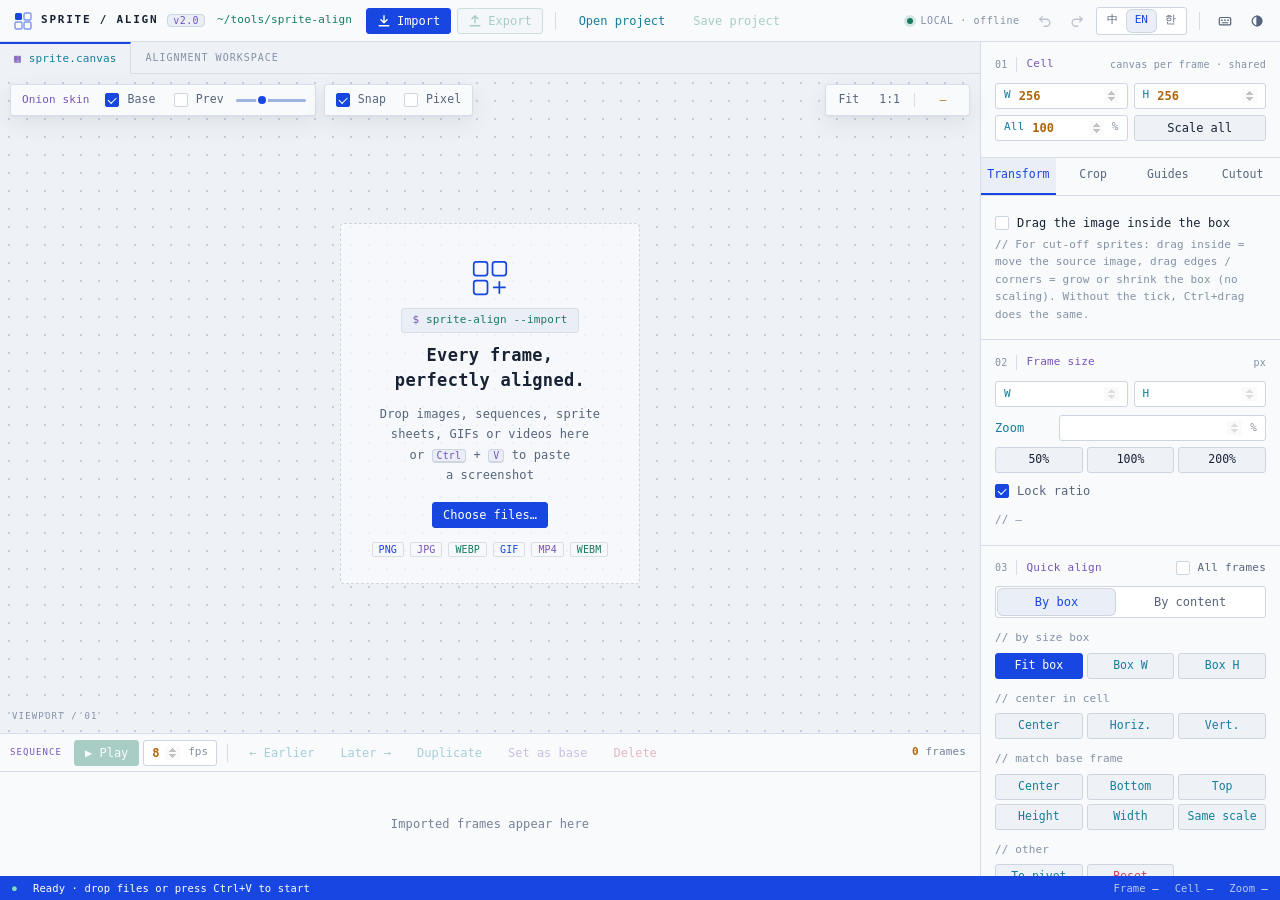
==== commit 1c25c191: "Sprite Align 更新到 v2.0：AI 去背景（IS-Net）与框选抠图（MobileSAM），模型随站点发布 模型地址改为 07tools/sprite-align/models/。  C" ====
--- a/sprite-align/index.html
+++ b/sprite-align/index.html
@@ -260,6 +260,13 @@
 .tabs button.on::before{display:none}
 .tabs button[data-tab="crop"].on{color:var(--orange);border-bottom-color:var(--orange)}
 .tabs button[data-tab="guides"].on{color:var(--purple);border-bottom-color:var(--purple)}
+.tabs button[data-tab="cut"].on{color:var(--green);border-bottom-color:var(--green)}
+#cutGo{width:100%}#cutClear{color:var(--danger)}
+#brushTool [data-brush="erase"].on{color:var(--danger)}#brushTool [data-brush="restore"].on{color:var(--green)}
+[data-sam-apply="sub"]{color:var(--danger)}#samNext{color:var(--cyan)}
+#cutBar{height:4px;margin-top:8px;border-radius:2px;background:var(--line);overflow:hidden}
+#cutBar i{display:block;height:100%;width:0;background:var(--green);transition:width .2s}
+@media(max-width:767px){.tabs button[data-tab="cut"]{display:none}}
 input[type=checkbox]{border-radius:2px}
 input[type=checkbox]:checked{background:var(--accent);border-color:var(--accent)}
 input[type=checkbox]:checked::after{border-color:var(--on-accent)}
@@ -287,6 +294,12 @@
 #exportDlg .summary{font-size:11px}
 #exportDlg .summary p{margin:0 0 6px}#exportDlg .summary p:last-child{margin:0}
 #exportDlg .summary .eng{color:var(--purple);font-weight:600}
+#exportDlg .sub{margin:6px 0 0}
+#exMatteRow input[type=color]{margin-left:2px;flex:none}
+[data-opt="sheet"]{display:flex;flex-direction:column;gap:8px}
+[data-opt="sheet"][hidden]{display:none}
+#impPrev.grab{cursor:move;touch-action:none}
+#sheetHow{margin-bottom:2px}
 .pivot{display:flex;align-items:center;gap:10px}
 .pivot .pair{flex:1}
 .pgrid{display:grid;grid-template-columns:repeat(3,16px);gap:3px;padding:4px;border:1px solid var(--line2);border-radius:4px;background:var(--input);flex-shrink:0}
@@ -409,7 +422,7 @@
 <header id="top">
   <div class="brand">
     <svg viewBox="0 0 18 18" fill="none" aria-hidden="true"><rect x="1" y="1" width="7" height="7" rx="1.5" fill="currentColor"/><rect x="10" y="1" width="7" height="7" rx="1.5" stroke="currentColor" stroke-width="1.4" opacity=".55"/><rect x="1" y="10" width="7" height="7" rx="1.5" stroke="currentColor" stroke-width="1.4" opacity=".55"/><rect x="10" y="10" width="7" height="7" rx="1.5" stroke="currentColor" stroke-width="1.4" opacity=".55"/></svg>
-    SPRITE / ALIGN<small>v1.7</small>
+    SPRITE / ALIGN<small>v2.0</small>
   </div>
   <span class="path">~/tools/sprite-align</span>
   <button class="btn primary" id="btnImport" title="也可以把文件拖进来，或 Ctrl+V 粘贴">
@@ -500,22 +513,33 @@
       <label class="num"><i>宽</i><input type="number" id="cellW" min="1" max="8192"></label>
       <label class="num"><i>高</i><input type="number" id="cellH" min="1" max="8192"></label>
     </div>
+    <div class="pair" style="margin-top:6px" title="格子、所有帧的内容和参考线一起按比例缩放">
+      <label class="num"><i>整体</i><input type="number" id="cellScale" min="1" max="1000" step="5" value="100"><b>%</b></label>
+      <button class="btn" id="cellScaleGo">整体缩放</button>
+    </div>
   </div>
 
-  <div class="tabs"><button data-tab="transform" class="on">变换</button><button data-tab="crop">裁剪</button><button data-tab="guides">参考线</button></div>
+  <div class="tabs"><button data-tab="transform" class="on">变换</button><button data-tab="crop">裁剪</button><button data-tab="guides">参考线</button><button data-tab="cut">抠图</button></div>
 
   <div data-pane="transform">
+    <div class="group">
+      <label class="chk"><input type="checkbox" id="dragSrc">框内拖原图（框不动）</label>
+      <div class="hint">小图被截掉时用：框内拖＝移动原图，拖边角＝放大 / 缩小框（图不缩放）。不勾时按住 Ctrl 拖也一样。</div>
+    </div>
     <div class="group">
       <div class="ghead">当前帧大小 <span>px</span></div>
       <div class="pair">
         <label class="num"><i>宽</i><input type="number" id="fw" step="1" min="1"></label>
         <label class="num"><i>高</i><input type="number" id="fh" step="1" min="1"></label>
       </div>
+      <div class="field" style="margin-top:6px"><label>缩放</label><label class="num"><input type="number" id="fscale" step="1" min="1"><b>%</b></label></div>
+      <div class="grid3" style="margin-top:4px"><button class="btn" data-scale="50">50%</button><button class="btn" data-scale="100">100%</button><button class="btn" data-scale="200">200%</button></div>
       <label class="chk small" style="margin-top:6px"><input type="checkbox" id="lockRatio" checked>锁定比例</label>
       <div class="hint" id="fsize">—</div>
     </div>
     <div class="group">
       <div class="ghead">一键对齐 <label class="chk small" style="min-height:0"><input type="checkbox" id="applyAll">所有帧</label></div>
+      <div class="seg" id="alignBy" style="margin-bottom:6px"><button data-by="box">按外框</button><button data-by="content">按内容</button></div>
       <div class="sub">按大小框</div>
       <div class="grid3"><button class="btn primary" data-align="fitBox" title="等比缩放到刚好放进大小框，并居中">放进框</button><button class="btn" data-align="fitBoxW">宽同框</button><button class="btn" data-align="fitBoxH">高同框</button></div>
       <div class="sub">放到格子中间</div>
@@ -524,7 +548,7 @@
       <div class="grid3"><button class="btn" data-align="baseCenter">中心</button><button class="btn" data-align="baseBottom">底边</button><button class="btn" data-align="baseTop">顶边</button><button class="btn" data-align="baseHeight">高度</button><button class="btn" data-align="baseWidth">宽度</button><button class="btn" data-align="copyScale" title="缩放比例同当前帧">同缩放</button></div>
       <div class="sub">其他</div>
       <div class="grid3"><button class="btn" data-align="pivot" title="内容的同一相对位置对到导出轴点上（轴点在“导出”里设，比如底部中间＝脚底对齐）">对齐轴点</button><button class="btn danger" data-align="reset">复位</button></div>
-      <div class="hint" style="margin-top:10px">都按不透明的内容算，透明留白不算。</div>
+      <div class="hint" style="margin-top:10px">按外框＝用蓝色外框对齐、缩放；按内容＝只算不透明的内容（虚线框），透明留白不算。</div>
     </div>
   </div>
 
@@ -541,6 +565,10 @@
       <div class="grid2" style="margin-top:8px"><button class="btn" id="cTrim">裁掉透明边</button><button class="btn" id="cHome">复位裁剪</button></div>
       <button class="btn" id="cAll" style="width:100%;margin-top:4px">同样尺寸给所有帧</button>
       <div class="hint" style="margin-top:10px">在画面上拖框的边或角；框内拖＝移动；框外拖＝重新框选。裁剪不会让画面在格子里移位。</div>
+    </div>
+    <div class="group">
+      <label class="chk"><input type="checkbox" id="cropOthers">拖动其他帧的虚框</label>
+      <div class="hint">白色虚框是同一张图里其他帧的裁剪框。单击虚框＝切换到那一帧；勾上后（或按住 Shift）拖虚框＝直接挪那一帧。</div>
     </div>
   </div>
 
@@ -566,6 +594,49 @@
       <input type="file" id="fileRef" accept="image/*" hidden>
     </div>
   </div>
+
+  <div data-pane="cut" hidden>
+    <div class="group">
+      <div class="ghead">AI 去背景 <label class="chk small" style="min-height:0"><input type="checkbox" id="applyAllCut" checked>所有帧</label></div>
+      <button class="btn primary" id="cutGo">一键去背景</button>
+      <div id="cutBar"><i></i></div>
+      <div class="hint" id="cutState" style="margin-top:6px">—</div>
+    </div>
+    <div class="group">
+      <div class="ghead">框选抠图 <span>在画面上选</span></div>
+      <div class="seg" id="samTool" style="margin-bottom:8px"><button data-sam-tool="box" title="拖一个框圈住要的东西">框选</button><button data-sam-tool="add" title="点要的部分（右键＝不要）">+ 点</button><button data-sam-tool="sub" title="点不要的部分">− 点</button><button data-sam-tool="" title="退出框选，回到普通拖动">关</button></div>
+      <div class="grid3"><button class="btn primary" data-sam-apply="replace" title="选中的留下，这一帧其他部分变透明">只留选中</button><button class="btn" data-sam-apply="add" title="选中的部分加回到结果里">加进结果</button><button class="btn" data-sam-apply="sub" title="选中的部分变透明">从结果去掉</button></div>
+      <div class="grid2" style="margin-top:4px"><button class="btn" id="samNext" title="同一个点，换大一点或小一点的范围">换个范围</button><button class="btn" id="samClear" title="Esc">清空选区</button></div>
+      <label class="chk small" style="margin-top:6px"><input type="checkbox" id="samAll">所有帧用同样的框 / 点</label>
+      <div class="hint" id="samState" style="margin-top:6px">—</div>
+    </div>
+    <div class="group">
+      <div class="ghead">修边 <span>去掉边缘多余的</span></div>
+      <div class="field"><label>边缘收缩</label><input type="range" id="cutShrink" min="0" max="10" step="1" value="0"><b id="cutShrinkV">0 px</b></div>
+      <div class="field" title="和主体不连着、面积小于这个的碎块都去掉"><label>去小碎块</label><input type="range" id="cutSpeck" min="0" max="6" step="1" value="0"><b id="cutSpeckV">关</b></div>
+      <label class="chk" title="半透明的边缘像素改用旁边不透明像素的颜色，去掉原背景留下的色边"><input type="checkbox" id="cutDefringe">去色边</label>
+      <div class="seg" id="brushTool" style="margin:8px 0"><button data-brush="erase" title="在画面上涂：涂到的地方变透明">擦除</button><button data-brush="restore" title="在画面上涂：涂到的地方恢复原图">恢复</button><button data-brush="" title="退出画笔，回到普通拖动">关</button></div>
+      <div class="field"><label>画笔大小</label><input type="range" id="brushSize" min="2" max="160" step="1" value="30"><b id="brushSizeV">30 px</b></div>
+      <div class="field"><label>画笔硬度</label><input type="range" id="brushHard" min="0" max="100" step="5" value="80"><b id="brushHardV">80%</b></div>
+      <div class="hint" style="margin-top:6px">边缘有一圈灰边 / 杂色：把“边缘收缩”调到 1–3 px。零星的小点：调“去小碎块”。边缘发暗 / 带原背景的颜色：勾“去色边”。邻居的碎块、零碎残留：用“擦除”直接涂掉，涂错了用“恢复”涂回来。每一帧单独改，不影响别的帧；Ctrl+Z 撤销，Ctrl+Y 重做。</div>
+    </div>
+    <div class="group">
+      <div class="ghead">结果</div>
+      <label class="chk"><input type="checkbox" id="cutUse" checked>使用抠图结果</label>
+      <label class="chk"><input type="checkbox" id="cutHard">硬边（像素图）</label>
+      <div class="field" style="margin:6px 0 4px"><label>预览底色</label></div>
+      <div class="seg" id="cutBg"><button data-bg="">棋盘</button><button data-bg="#000">黑</button><button data-bg="#fff">白</button><button data-bg="#00ff00">绿</button></div>
+      <button class="btn" id="cutClear" style="width:100%;margin-top:6px">清除抠图</button>
+      <div class="hint" style="margin-top:10px">只改透明度，原图不动：随时可以关掉或清除。每一帧的抠图互不影响（同一张精灵表上的帧也一样）。工程文件会一起保存抠图结果，导出时按抠图后的样子。</div>
+    </div>
+    <div class="group">
+      <div class="ghead">AI 模型 <span>只在电脑上</span></div>
+      <div class="hint" id="aiStatus">—</div>
+      <div class="grid2" style="margin-top:6px"><button class="btn" id="aiFolder" title="没网的电脑：选从别处拷来的 models 文件夹">选本机文件夹…</button><button class="btn" id="aiSave" title="把全部模型打包下载，存在电脑上或拷给别的电脑">存到电脑（zip）</button></div>
+      <div class="hint" style="margin-top:8px">模型在你的电脑上运行，图片不会上传。第一次用时从网站自动下载，之后保存在浏览器里。</div>
+      <input type="file" id="aiFolderInput" webkitdirectory multiple hidden>
+    </div>
+  </div>
 </aside>
 </div>
 
@@ -575,6 +646,12 @@
   <span><span class="k">格子 </span><span class="v" id="stCell">—</span></span>
   <span><span class="k">缩放 </span><span class="v" id="stZoom">—</span></span>
 </footer>
+
+<dialog id="aiDlg">
+  <div class="dlg-head"><h3>AI 模型</h3><span class="grow"></span><button class="btn ghost icon" data-ai="cancel" title="取消">✕</button></div>
+  <div style="padding:16px;line-height:1.7"><p id="aiMsg" style="margin:0 0 10px"></p><p class="hint" style="margin:0">没网的电脑：在有网的电脑上点“存到电脑（zip）”，把解压出来的 models 文件夹拷过去，再点“用电脑上的模型文件夹”。</p></div>
+  <div class="dlg-foot"><button class="btn" data-ai="folder">用电脑上的模型文件夹…</button><span class="grow"></span><button class="btn" data-ai="cancel">取消</button><button class="btn primary" data-ai="site">自动下载（推荐）</button></div>
+</dialog>
 
 <dialog id="importDlg">
   <div class="dlg-head"><h3>导入</h3><span class="hint" id="impFiles"></span><button class="btn ghost icon" data-close title="取消">✕</button></div>
@@ -589,8 +666,16 @@
       </div>
       <div class="opts">
         <div data-opt="sheet">
-          <div class="field"><label>切成</label><div class="pair"><label class="num"><i>横</i><input type="number" id="sheetCols" min="1" max="64" value="3"></label><label class="num"><i>竖</i><input type="number" id="sheetRows" min="1" max="64" value="3"></label></div></div>
-          <label class="chk"><input type="checkbox" id="skipEmpty" checked>跳过全透明的格子</label>
+          <div class="seg" id="sheetHow"><button data-how="even">平均切</button><button data-how="grid">按网格</button><button data-how="auto">逐块识别</button></div>
+          <div class="field" data-how-opt="even"><label>切成</label><div class="pair"><label class="num"><i>横</i><input type="number" id="sheetCols" min="1" max="64" value="3"></label><label class="num"><i>竖</i><input type="number" id="sheetRows" min="1" max="64" value="3"></label></div></div>
+          <div data-how-opt="grid">
+            <div class="field"><label>起点</label><div class="pair"><label class="num"><i>X</i><input type="number" id="gridX" min="0" value="0"><b>px</b></label><label class="num"><i>Y</i><input type="number" id="gridY" min="0" value="0"><b>px</b></label></div></div>
+            <div class="field"><label>格子</label><div class="pair"><label class="num"><i>宽</i><input type="number" id="gridW" min="1" value="64"><b>px</b></label><label class="num"><i>高</i><input type="number" id="gridH" min="1" value="64"><b>px</b></label></div></div>
+            <div class="field"><label>间距</label><div class="pair"><label class="num"><i>X</i><input type="number" id="gridGX" min="0" value="0"><b>px</b></label><label class="num"><i>Y</i><input type="number" id="gridGY" min="0" value="0"><b>px</b></label></div></div>
+            <div class="field"><label></label><button class="btn" id="gridDetect" title="按透明空隙找出每个图的位置，算出起点、格子和间距">自动找网格</button></div>
+          </div>
+          <div class="field" data-how-opt="auto"><label>合并</label><label class="num" title="相距这么近的零碎部分算同一个图（比如分开的眼睛、特效）"><input type="number" id="blobMerge" min="0" max="64" value="4"><b>px 以内算一块</b></label></div>
+          <label class="chk" data-how-opt="even grid"><input type="checkbox" id="skipEmpty" checked>跳过全透明的格子</label>
         </div>
         <div data-opt="gif">
           <div class="field"><label>抽帧</label><label class="num"><i>每</i><input type="number" id="gifStep" min="1" value="1"><b>帧取 1 帧</b></label></div>
@@ -613,6 +698,9 @@
     <div class="preview"><canvas id="exPrev"></canvas></div>
     <div class="opts">
       <div class="seg" id="exLayout"><button data-layout="grid">网格</button><button data-layout="row">横条</button><button data-layout="col">竖条</button></div>
+      <div class="field" title="只影响导出的图，不改工程"><label>导出缩放</label><div class="pair">
+        <label class="num"><input type="number" id="exScale" min="1" max="1000" step="5" value="100"><b>%</b></label>
+        <div class="seg" id="exScaleSeg" style="margin:0"><button data-exs="50">50</button><button data-exs="100">100</button><button data-exs="200">200</button></div></div></div>
       <div class="field" id="exColsRow"><label>列数</label><label class="num"><input type="number" id="exCols" min="1" max="64" value="3"><b>列</b></label></div>
       <div class="field"><label>边距</label><div class="pair">
         <label class="num" title="整张图四周留白"><i>外</i><input type="number" id="exMargin" min="0" max="256" value="0"><b>px</b></label>
@@ -624,9 +712,15 @@
       <label class="chk"><input type="checkbox" id="exJson">附带 JSON 帧数据（TexturePacker 格式）</label>
       <label class="chk"><input type="checkbox" id="exTres">附带 Godot SpriteFrames（.tres）</label>
       <div class="summary" id="exBlender"></div>
+      <div class="sub">动图 · 按预览速度播放</div>
+      <div class="seg" id="exAnim"><button data-anim="gif">GIF</button><button data-anim="webp">WebP</button><button data-anim="apng">APNG</button></div>
+      <label class="chk"><input type="checkbox" id="exLoop">循环播放（不勾＝只播一次）</label>
+      <label class="chk" id="exLossRow"><input type="checkbox" id="exLossless">WebP 无损（像素风推荐，文件更大）</label>
+      <label class="chk" id="exMatteRow"><input type="checkbox" id="exMatteOn">半透明边缘先混合到背景色<input type="color" id="exMatte" value="#ffffff" title="网页背景色"></label>
+      <div class="summary" id="exAnimInfo"></div>
     </div>
   </div>
-  <div class="dlg-foot"><button class="btn" id="exZip">每帧单独 PNG（zip）</button><span class="grow"></span><button class="btn" data-close>关闭</button><button class="btn primary" id="exSheet">导出精灵表 PNG</button></div>
+  <div class="dlg-foot"><button class="btn" id="exZip">每帧单独 PNG（zip）</button><button class="btn" id="exAnimGo">导出动图</button><span class="grow"></span><button class="btn" data-close>关闭</button><button class="btn primary" id="exSheet">导出精灵表 PNG</button></div>
 </dialog>
 
 <div id="toast"></div>
@@ -654,13 +748,18 @@
   '共':['','총'],'帧':['frames','프레임'],
   '格子':['Cell','셀'],'每帧画布 · 所有帧共用':['canvas per frame · shared','프레임 캔버스 · 공통'],
   '宽':['W','가로'],'高':['H','세로'],'变换':['Transform','변형'],'裁剪':['Crop','자르기'],'参考线':['Guides','가이드'],
-  '当前帧大小':['Frame size','현재 프레임 크기'],'锁定比例':['Lock ratio','비율 고정'],'一键对齐':['Quick align','빠른 정렬'],'所有帧':['All frames','모든 프레임'],
+  '当前帧大小':['Frame size','현재 프레임 크기'],'整体':['All','전체'],'整体缩放':['Scale all','전체 배율'],'导出缩放':['Export scale','내보내기 배율'],
+  '格子、所有帧的内容和参考线一起按比例缩放':['Scales the cell, every frame’s content and the guides together','칸, 모든 프레임 내용, 가이드를 함께 비율대로 조절'],
+  '只影响导出的图，不改工程':['Only affects the exported images; the project is unchanged','내보낸 이미지에만 적용되며 프로젝트는 그대로입니다'],
+  '格子已缩放到 {0}×{1}':['Cell scaled to {0}×{1}','칸을 {0}×{1}로 조절했습니다'],'缩放':['Scale','배율'],'拖动其他帧的虚框':['Drag other frames’ dashed boxes','다른 프레임 점선 박스 드래그'],
+  '白色虚框是同一张图里其他帧的裁剪框。单击虚框＝切换到那一帧；勾上后（或按住 Shift）拖虚框＝直接挪那一帧。':['The white dashed boxes are the crops of other frames from the same image. Click one to go to that frame; with this ticked (or holding Shift), drag one to move that frame directly.','흰 점선 박스는 같은 이미지의 다른 프레임 자르기 영역입니다. 클릭하면 그 프레임으로 바뀌고, 체크하면(또는 Shift를 누르고) 드래그해서 그 프레임을 바로 옮길 수 있습니다.'],'锁定比例':['Lock ratio','비율 고정'],'一键对齐':['Quick align','빠른 정렬'],'所有帧':['All frames','모든 프레임'],
   '按大小框':['by size box','크기 상자 기준'],'等比缩放到刚好放进大小框，并居中':['Scale proportionally to fit the size box, then center','크기 상자에 꼭 맞게 비율 유지로 조절한 뒤 가운데 정렬'],
   '放进框':['Fit box','상자 맞춤'],'宽同框':['Box W','상자 너비'],'高同框':['Box H','상자 높이'],
   '放到格子中间':['center in cell','셀 가운데로'],'居中':['Center','가운데'],'水平':['Horiz.','가로'],'垂直':['Vert.','세로'],
   '跟基准帧一样':['match base frame','기준 프레임에 맞춤'],'中心':['Center','중심'],'底边':['Bottom','아래'],'顶边':['Top','위'],'高度':['Height','높이'],'宽度':['Width','너비'],
   '缩放比例同当前帧':['Same scale as the current frame','현재 프레임과 같은 배율'],'同缩放':['Same scale','같은 배율'],'其他':['other','기타'],'复位':['Reset','초기화'],
-  '都按不透明的内容算，透明留白不算。':['Based on opaque content; transparent margins are ignored.','불투명한 내용 기준이며 투명 여백은 무시합니다.'],
+  '按外框':['By box','박스 기준'],'按内容':['By content','내용 기준'],
+  '按外框＝用蓝色外框对齐、缩放；按内容＝只算不透明的内容（虚线框），透明留白不算。':['By box = align and scale using the blue box; by content = only the opaque content (dashed box) counts, transparent margins are ignored.','박스 기준 = 파란 바깥 박스로 정렬·크기 조절, 내용 기준 = 불투명한 내용(점선 박스)만 계산하고 투명 여백은 무시합니다.'],
   '裁剪区域':['Crop area','자르기 영역'],'原图 px':['source px','원본 px'],'应用到所有帧':['Apply to all frames','모든 프레임에 적용'],
   '裁掉透明边':['Trim transparent','투명 여백 자르기'],'复位裁剪':['Reset crop','자르기 초기화'],'同样尺寸给所有帧':['Same size for all frames','모든 프레임에 같은 크기'],
   '在画面上拖框的边或角；框内拖＝移动；框外拖＝重新框选。裁剪不会让画面在格子里移位。':
@@ -694,6 +793,33 @@
   '勾了帧数据时，精灵表会和 JSON / .tres 打包成一个 zip。':['With frame data checked, the sheet is zipped together with the JSON / .tres.','프레임 데이터를 체크하면 시트와 JSON / .tres를 하나의 zip으로 묶습니다.'],
   '.tres 和图片要放在 Godot 项目根目录，或打开时按提示重新指定图片。':['Put the .tres and the image in the Godot project root, or re-pick the image when Godot asks.','.tres와 이미지를 Godot 프로젝트 루트에 두거나, 열 때 안내에 따라 이미지를 다시 지정하세요.'],
   '对齐轴点':['To pivot','피벗 맞춤'],
+  '平均切':['Even','균등 분할'],'按网格':['Grid','격자'],'逐块识别':['Detect','개별 인식'],'起点':['Origin','시작점'],'间距':['Gap','간격'],
+  '自动找网格':['Find grid','격자 자동 찾기'],'按透明空隙找出每个图的位置，算出起点、格子和间距':['Finds each sprite from the transparent gaps and works out origin, cell size and gap','투명한 틈으로 각 그림의 위치를 찾아 시작점, 셀 크기, 간격을 계산합니다'],
+  '合并':['Merge','병합'],'px 以内算一块':['px apart = one sprite','px 이내는 한 덩어리'],
+  '相距这么近的零碎部分算同一个图（比如分开的眼睛、特效）':['Pieces this close count as one sprite (e.g. separate eyes or effects)','이만큼 가까운 조각은 하나의 그림으로 봅니다 (떨어진 눈, 이펙트 등)'],
+  '按网格：每格 {0}，{1} → {2} 帧':['Grid: {0} per cell, {1} → {2} frames','격자: 셀 {0}, {1} → {2}프레임'],
+  '在预览上拖：框内＝移动起点，右下角小方块＝改格子大小。':['Drag on the preview: inside = move the origin, bottom-right square = cell size.','미리보기에서 드래그: 안쪽 = 시작점 이동, 오른쪽 아래 사각형 = 셀 크기.'],
+  '识别出 {0} 块 → {1} 帧；每块一帧，脚底对齐到格子底边。':['Found {0} sprites → {1} frames; one frame each, feet on the cell bottom.','{0}개 인식 → {1}프레임. 하나당 한 프레임, 발을 셀 아래에 맞춥니다.'],
+  '没找到规则的网格，试试“逐块识别”':['No regular grid found; try “Detect”','규칙적인 격자를 찾지 못했습니다. “개별 인식”을 사용해 보세요'],
+  '这张图里没有识别到图形':['No sprites found in this image','이 이미지에서 그림을 찾지 못했습니다'],
+  '识别出 {0} 块，已导入 {0} 帧':['Found {0} sprites, imported {0} frames','{0}개 인식, {0}프레임 가져옴'],
+  '动图 · 按预览速度播放':['Animation · plays at preview speed','애니메이션 · 미리보기 속도로 재생'],
+  '循环播放（不勾＝只播一次）':['Loop (unchecked = play once)','반복 재생 (해제 = 한 번만)'],
+  'WebP 无损（像素风推荐，文件更大）':['WebP lossless (best for pixel art, larger file)','WebP 무손실 (픽셀 아트 추천, 파일이 더 큼)'],
+  '半透明边缘先混合到背景色':['Blend soft edges onto background colour','반투명 가장자리를 배경색에 미리 섞기'],
+  '网页背景色':['Page background colour','웹페이지 배경색'],
+  '导出动图':['Export animation','애니메이션 내보내기'],'导出失败：{0}':['Export failed: {0}','내보내기 실패: {0}'],'表情动画':['animation','표정애니메이션'],
+  '正在生成动图 {0} / {1}':['Encoding animation {0} / {1}','애니메이션 생성 중 {0} / {1}'],
+  '已导出 {0}（{1} 帧，{2}）':['Exported {0} ({1} frames, {2})','{0} 내보냄 ({1}프레임, {2})'],
+  '这个浏览器不能生成 WebP（iPhone / Safari），请改用 APNG。':['This browser can’t encode WebP (iPhone / Safari); use APNG instead.','이 브라우저는 WebP를 만들 수 없습니다 (iPhone / Safari). APNG를 사용하세요.'],
+  '这个浏览器太旧，不能生成 APNG。':['This browser is too old to encode APNG.','이 브라우저는 너무 오래되어 APNG를 만들 수 없습니다.'],
+  '最多 256 色，透明只有全透 / 不透两档：半透明边缘会有锯齿或白边。勾下面的选项、选成网页背景色，放在同色背景上就看不出来。':
+    ['Up to 256 colours, and transparency is on/off only: soft edges get jagged or a halo. Tick the option below and pick the page background colour to hide it on that background.',
+     '최대 256색, 투명은 완전 투명 / 불투명 두 단계뿐이라 반투명 가장자리가 들쭉날쭉하거나 흰 테두리가 생깁니다. 아래 옵션을 켜고 웹페이지 배경색을 고르면 같은 배경에서는 티가 나지 않습니다.'],
+  '网页首选：完整透明、文件最小，Chrome / Edge / Safari / 安卓都能播。':['Best for the web: full transparency, smallest file; plays in Chrome / Edge / Safari / Android.','웹 추천: 완전한 투명, 가장 작은 파일. Chrome / Edge / Safari / 안드로이드에서 재생됩니다.'],
+  '无损、完整透明，所有现代浏览器都能播；文件比 WebP 大。':['Lossless with full transparency; plays in all modern browsers; larger than WebP.','무손실, 완전한 투명, 모든 최신 브라우저에서 재생. WebP보다 큽니다.'],
+  '每帧 {0} ms':['{0} ms per frame','프레임당 {0} ms'],
+  'GIF 每帧最短 20 ms，太快会被浏览器放慢。':['GIF frames can’t be shorter than 20 ms; faster ones get slowed down by browsers.','GIF 프레임은 20 ms보다 짧을 수 없어 너무 빠르면 브라우저가 느리게 재생합니다.'],
   '内容的同一相对位置对到导出轴点上（轴点在“导出”里设，比如底部中间＝脚底对齐）':['Puts the same relative point of the content on the export pivot (set the pivot in Export; bottom-center = feet)','내용의 같은 상대 위치를 내보내기 피벗에 맞춥니다 (피벗은 “내보내기”에서 설정, 아래 가운데 = 발 맞춤)'],
   '更多':['More','더보기'],'左移 1px':['Left 1px','왼쪽 1px'],'上移 1px':['Up 1px','위 1px'],'下移 1px':['Down 1px','아래 1px'],'右移 1px':['Right 1px','오른쪽 1px'],
   '缩小 1%':['Shrink 1%','1% 축소'],'放大 1%':['Grow 1%','1% 확대'],'拖动或点按：展开 / 收起':['Drag or tap: expand / collapse','드래그하거나 탭: 펼치기 / 접기'],
@@ -720,11 +846,10 @@
   'Blender 插件“添加图片”时填 横 <b>{0}</b>、竖 <b>{1}</b>，末尾空格自动不编号。<br>每帧单独 PNG：在 Blender 里用 1×1 多选导入。':
     ['In the Blender add-on\'s “Add images”, enter columns <b>{0}</b> and rows <b>{1}</b>; empty cells at the end get no number.<br>Per-frame PNGs: import them in Blender as 1×1 with multi-select.',
      'Blender 애드온 “이미지 추가”에서 가로 <b>{0}</b>, 세로 <b>{1}</b>를 입력하세요. 끝의 빈 칸은 번호가 붙지 않습니다.<br>프레임별 PNG: Blender에서 1×1로 여러 장 선택해 가져오세요.'],
-  '裁剪：拖框的边或角 · 框内拖＝移动 · 框外拖＝重新框选 · 滚轮＝缩放视图':
-    ['Crop: drag box edges or corners · drag inside = move · drag outside = new box · wheel = zoom view','자르기: 상자 가장자리/모서리 드래그 · 안쪽 드래그 = 이동 · 바깥 드래그 = 새로 선택 · 휠 = 화면 확대/축소'],
-  '变换：框内拖＝移动（Alt 不吸附）· 拖角＝等比缩放 · 拖边＝单向拉伸（Shift 反过来）· 滚轮＝缩放视图 · 空格/中键拖＝平移':
-    ['Transform: drag inside = move (Alt: no snap) · corners = uniform scale · edges = stretch (Shift swaps) · wheel = zoom view · Space/middle drag = pan',
-     '변형: 안쪽 드래그 = 이동 (Alt: 스냅 없음) · 모서리 = 비율 유지 크기 · 가장자리 = 한 방향 늘이기 (Shift 반대) · 휠 = 화면 확대/축소 · Space/가운데 드래그 = 이동'],
+  '裁剪：拖框的边或角 · 框内拖＝移动 · 框外拖＝重新框选 · 单击虚框＝切到那一帧 · Shift 拖虚框＝挪那一帧 · 滚轮＝缩放视图':
+    ['Crop: drag the box edges or corners · drag inside = move · drag outside = new box · click a dashed box = go to that frame · Shift+drag a dashed box = move that frame · wheel = zoom view','자르기: 박스 가장자리·모서리 드래그 · 안쪽 드래그 = 이동 · 바깥 드래그 = 새로 지정 · 점선 박스 클릭 = 그 프레임으로 · Shift+점선 박스 드래그 = 그 프레임 이동 · 휠 = 화면 확대/축소'],
+  '变换：框内拖＝移动（Alt 不吸附）· 拖角＝等比缩放 · 拖边＝单向拉伸（Shift 反过来）· 虚线框内拖 / 拖它的小方块＝只动内容（外框不动） · 滚轮＝缩放视图 · 空格/中键拖＝平移':
+    ['Transform: drag inside = move (Alt: no snap) · corners = uniform scale · edges = stretch (Shift swaps) · drag inside the dashed box / its small squares = move or scale only the content (the outer box stays) · wheel = zoom view · Space/middle drag = pan','변형: 안쪽 드래그 = 이동 (Alt: 스냅 없음) · 모서리 = 비율 유지 크기 · 가장자리 = 한 방향 늘이기 (Shift 반대) · 점선 박스 안 드래그 / 작은 사각형 = 내용만 이동·크기 조절 (바깥 박스 고정) · 휠 = 화면 확대/축소 · Space/가운데 드래그 = 이동'],
   '就绪 · 拖入文件或 Ctrl+V 粘贴开始':['Ready · drop files or press Ctrl+V to start','준비됨 · 파일을 끌어다 놓거나 Ctrl+V로 시작하세요'],
   '不支持这种文件：请用 PNG / JPG / WEBP / GIF / MP4 / WEBM':['Unsupported file: use PNG / JPG / WEBP / GIF / MP4 / WEBM','지원하지 않는 파일입니다: PNG / JPG / WEBP / GIF / MP4 / WEBM을 사용하세요'],
   '{0} 个文件':['{0} files','파일 {0}개'],'预览失败：{0}':['Preview failed: {0}','미리보기 실패: {0}'],
@@ -742,12 +867,69 @@
   '表情_':['frame_','표정_'],'表情帧.zip':['frames.zip','표정프레임.zip'],'已导出 {0} 张':['Exported {0} images','{0}장 내보냄'],
   '表情对齐工程.json':['sprite-align-project.json','스프라이트정렬_프로젝트.json'],'工程已保存（图片也在里面）':['Project saved (images included)','프로젝트를 저장했습니다 (이미지 포함)'],
   '不是本工具的工程文件':['Not a project file of this tool','이 도구의 프로젝트 파일이 아닙니다'],'已打开：{0} 帧':['Opened: {0} frames','열었습니다: {0}프레임'],'打开失败：{0}':['Open failed: {0}','열기 실패: {0}'],
+  '抠图':['Cutout','누끼'],'AI 去背景':['AI background removal','AI 배경 제거'],'一键去背景':['Remove background','배경 제거'],'结果':['Result','결과'],
+  '使用抠图结果':['Use the cutout','누끼 결과 사용'],'硬边（像素图）':['Hard edges (pixel art)','딱딱한 가장자리 (픽셀 아트)'],'清除抠图':['Clear cutout','누끼 지우기'],
+  '只改透明度，原图不动：随时可以关掉或清除。每一帧的抠图互不影响（同一张精灵表上的帧也一样）。工程文件会一起保存抠图结果，导出时按抠图后的样子。':['Only transparency changes; the original image is kept, so you can switch it off or clear it any time. Each frame has its own cutout, even frames from the same sheet. The project file saves the cutout, and exports use it.','투명도만 바뀌고 원본은 그대로라 언제든 끄거나 지울 수 있습니다. 프레임마다 누끼가 따로라 같은 시트의 프레임끼리도 영향을 주지 않습니다. 프로젝트 파일에 누끼도 저장되고, 내보내기는 누끼 결과 기준입니다.'],
+  '模型：IS-Net（Apache-2.0），在你的电脑上运行，图片不会上传。第一次用要下载约 170 MB，之后浏览器会记住。':['Model: IS-Net (Apache-2.0). It runs on your computer and images are never uploaded. The first use downloads about 170 MB; the browser keeps it after that.','모델: IS-Net (Apache-2.0). 내 컴퓨터에서 실행되며 이미지는 업로드되지 않습니다. 처음 한 번 약 170 MB를 내려받고, 그 뒤로는 브라우저가 기억합니다.'],
+  '要用网址打开本页才能抠图（直接双击 HTML 文件不行）。':['Cutout needs the page opened from a web address (double-clicking the HTML file will not work).','누끼는 웹 주소로 열어야 쓸 수 있습니다 (HTML 파일을 더블클릭하면 안 됩니다).'],
+  '模型已就绪 · {0}':['Model ready · {0}','모델 준비됨 · {0}'],'第一次点“一键去背景”会下载模型（约 170 MB）。':['The first click on “Remove background” downloads the model (about 170 MB).','처음 “배경 제거”를 누르면 모델을 내려받습니다 (약 170 MB).'],
+  '加载失败：{0}':['Failed to load: {0}','불러오기 실패: {0}'],'下载失败：{0}':['Download failed: {0}','다운로드 실패: {0}'],'找不到模型文件（models 文件夹）':['Model files not found (models folder)','모델 파일을 찾을 수 없습니다 (models 폴더)'],
+  '正在下载模型 {0} / {1} MB':['Downloading model {0} / {1} MB','모델 내려받는 중 {0} / {1} MB'],'正在检查模型…':['Checking model…','모델 확인 중…'],'正在启动模型…':['Starting model…','모델 시작 중…'],
+  '模型文件不完整，请重新上传 models 文件夹':['Model files are incomplete; upload the models folder again','모델 파일이 불완전합니다. models 폴더를 다시 올려 주세요'],
+  '显卡加速':['GPU','그래픽카드 가속'],'CPU（较慢）':['CPU (slower)','CPU (느림)'],'停止':['Stop','중지'],
+  '正在抠图 {0} / {1}…':['Removing background {0} / {1}…','배경 제거 중 {0} / {1}…'],'已抠图 {0} 处':['Background removed in {0} regions','{0}곳 배경 제거 완료'],
+  '抠图失败：{0}':['Cutout failed: {0}','누끼 실패: {0}'],'已清除抠图':['Cutout cleared','누끼를 지웠습니다'],
+  '框选抠图':['Select to cut out','영역 선택 누끼'],'在画面上选':['on the canvas','화면에서 선택'],'框选':['Box','박스'],'+ 点':['+ Point','+ 점'],'− 点':['− Point','− 점'],'关':['Off','끄기'],
+  '拖一个框圈住要的东西':['Drag a box around what you want','원하는 것을 박스로 감싸세요'],'点要的部分（右键＝不要）':['Click what you want (right-click = not this)','원하는 부분을 클릭 (오른쪽 클릭 = 제외)'],
+  '点不要的部分':['Click what you do not want','필요 없는 부분을 클릭'],'退出框选，回到普通拖动':['Leave selection, back to normal dragging','선택 끄기, 일반 드래그로 돌아가기'],
+  '只留选中':['Keep only','선택만 남기기'],'加进结果':['Add','결과에 추가'],'从结果去掉':['Remove','결과에서 빼기'],
+  '选中的留下，这一帧其他部分变透明':['Keep the selection; the rest of this frame becomes transparent','선택한 부분만 남기고 이 프레임의 나머지는 투명하게'],
+  '选中的部分加回到结果里':['Add the selection back into the result','선택한 부분을 결과에 다시 추가'],'选中的部分变透明':['Make the selection transparent','선택한 부분을 투명하게'],
+  '换个范围':['Other size','다른 범위'],'同一个点，换大一点或小一点的范围':['Same point, a larger or smaller region','같은 점으로 더 크거나 작은 범위'],'清空选区':['Clear selection','선택 지우기'],
+  '所有帧用同样的框 / 点':['Same box / points for all frames','모든 프레임에 같은 박스 / 점'],
+  '选“框选”或“+ 点”，然后在画面上框 / 点（第一次用会下载约 43 MB）。':['Pick “Box” or “+ Point”, then drag or click on the canvas (first use downloads about 43 MB).','“박스”나 “+ 점”을 고른 뒤 화면에서 드래그하거나 클릭하세요 (처음 한 번 약 43 MB 다운로드).'],
+  '在画面上拖一个框，圈住要的东西。':['Drag a box around what you want on the canvas.','화면에서 원하는 것을 박스로 감싸세요.'],
+  '点要的部分；右键点＝不要的部分。':['Click what you want; right-click what you do not want.','원하는 부분을 클릭하고, 필요 없는 부분은 오른쪽 클릭하세요.'],
+  '范围 {0} / {1} · 再加点可以修正 · Esc 清空':['Region {0} / {1} · add points to refine · Esc clears','범위 {0} / {1} · 점을 더 찍어 수정 · Esc 지우기'],
+  '正在识别…':['Detecting…','인식 중…'],
+  '已取消':['Cancelled','취소했습니다'],
+  '修边':['Edges','가장자리 다듬기'],'去掉边缘多余的':['remove leftovers at the edge','가장자리 남은 것 지우기'],'边缘收缩':['Shrink edge','가장자리 줄이기'],
+  '擦除':['Erase','지우기'],'恢复':['Restore','복원'],'画笔大小':['Brush size','브러시 크기'],
+  '在画面上涂：涂到的地方变透明':['Paint on the canvas: painted areas become transparent','화면에 칠하기: 칠한 곳이 투명해집니다'],
+  '在画面上涂：涂到的地方恢复原图':['Paint on the canvas: painted areas come back from the original','화면에 칠하기: 칠한 곳이 원본으로 돌아옵니다'],
+  '退出画笔，回到普通拖动':['Leave the brush, back to normal dragging','브러시 끄기, 일반 드래그로 돌아가기'],
+  '边缘有一圈灰边 / 杂色：把“边缘收缩”调到 1–3 px。零星的小点：调“去小碎块”。边缘发暗 / 带原背景的颜色：勾“去色边”。邻居的碎块、零碎残留：用“擦除”直接涂掉，涂错了用“恢复”涂回来。每一帧单独改，不影响别的帧；Ctrl+Z 撤销，Ctrl+Y 重做。':['A grey or coloured ring around the edge: set “Shrink edge” to 1–3 px. Scattered dots: use “Remove specks”. Dark edges or the old background’s tint: tick “Clean edge colour”. Bits of a neighbouring sprite or other leftovers: paint them away with “Erase”, and paint mistakes back with “Restore”. Each frame is edited on its own; Ctrl+Z undoes, Ctrl+Y redoes.','가장자리에 회색 / 색 테두리가 남으면 “가장자리 줄이기”를 1–3 px로. 자잘한 점은 “작은 조각 제거”. 가장자리가 어둡거나 원래 배경색이 남으면 “가장자리 색 정리”를 체크. 옆 스프라이트 조각이나 잔여물은 “지우기”로 칠해서 없애고, 잘못 지운 곳은 “복원”으로 되돌리세요. 프레임마다 따로 수정되며 Ctrl+Z 되돌리기, Ctrl+Y 다시 실행.'],
+  '已撤销抠图修改':['Cutout edit undone','누끼 수정을 되돌렸습니다'],'已重做抠图修改':['Cutout edit redone','누끼 수정을 다시 적용했습니다'],
+  '去小碎块':['Remove specks','작은 조각 제거'],'小于 {0} px':['under {0} px','{0} px 미만'],'去色边':['Clean edge colour','가장자리 색 정리'],'画笔硬度':['Brush hardness','브러시 경도'],
+  '预览底色':['Preview background','미리보기 배경'],'棋盘':['Checker','체크'],'黑':['Black','검정'],'白':['White','흰색'],'绿':['Green','초록'],
+  '和主体不连着、面积小于这个的碎块都去掉':['Removes every blob not connected to the subject that is smaller than this','본체와 떨어져 있고 이보다 작은 조각을 모두 지웁니다'],
+  '半透明的边缘像素改用旁边不透明像素的颜色，去掉原背景留下的色边':['Semi-transparent edge pixels take the colour of nearby opaque pixels, removing the old background’s tint','반투명한 가장자리 픽셀에 옆 불투명 픽셀의 색을 써서, 원래 배경이 남긴 색 테두리를 없앱니다'],'模型文件不完整：{0}':['Model file is incomplete: {0}','모델 파일이 불완전합니다: {0}'],
+  '正在加载模型 {0} / {1} MB':['Loading model {0} / {1} MB','모델 불러오는 중 {0} / {1} MB'],
+  '这个文件夹里没有 manifest.json，请选 models 文件夹':['This folder has no manifest.json; pick the models folder','이 폴더에 manifest.json이 없습니다. models 폴더를 선택하세요'],
+  '连不上网站，这台电脑上也还没有模型。可以选电脑上的 models 文件夹，或者联网后再试。':['Cannot reach the website, and this computer has no models yet. Pick a models folder on this computer, or try again when online.','웹사이트에 연결할 수 없고 이 컴퓨터에도 아직 모델이 없습니다. 컴퓨터의 models 폴더를 고르거나 인터넷에 연결한 뒤 다시 시도하세요.'],
+  'AI 功能要先下载模型（约 {0} MB）。只需要一次，之后保存在这个浏览器里，没网也能用。':['AI features need to download the models first (about {0} MB). Only once: they stay in this browser and work offline after that.','AI 기능을 쓰려면 먼저 모델을 내려받아야 합니다 (약 {0} MB). 한 번만 받으면 이 브라우저에 저장되어 인터넷 없이도 쓸 수 있습니다.'],
+  '使用本机文件夹：{0}':['Using local folder: {0}','로컬 폴더 사용: {0}'],'还没下载：第一次使用时会先问你。':['Not downloaded yet; you will be asked on first use.','아직 받지 않았습니다. 처음 쓸 때 물어봅니다.'],
+  '模型已全部保存在这个浏览器里，没网也能用。':['All models are saved in this browser and work offline.','모든 모델이 이 브라우저에 저장되어 인터넷 없이도 쓸 수 있습니다.'],
+  '已保存一部分模型，其余的用到时再下载。':['Some models are saved; the rest download when needed.','일부 모델이 저장되어 있고, 나머지는 필요할 때 받습니다.'],
+  '已选模型文件夹：{0}':['Model folder selected: {0}','모델 폴더를 선택했습니다: {0}'],'正在打包…':['Packing…','묶는 중…'],
+  '已保存：解压后用“选本机文件夹”选 models':['Saved: unzip it, then use “Local folder…” to pick models','저장했습니다: 압축을 푼 뒤 “로컬 폴더…”로 models를 고르세요'],
+  '点“一键去背景”，背景自动变透明。':['Click “Remove background” and the background becomes transparent.','“배경 제거”를 누르면 배경이 투명해집니다.'],
+  '选“框选”或“+ 点”，然后在画面上框 / 点。':['Pick “Box” or “+ Point”, then drag or click on the canvas.','“박스”나 “+ 점”을 고른 뒤 화면에서 드래그하거나 클릭하세요.'],
+  'AI 模型':['AI models','AI 모델'],'只在电脑上':['desktop only','PC 전용'],'选本机文件夹…':['Local folder…','로컬 폴더…'],'存到电脑（zip）':['Save to PC (zip)','PC에 저장 (zip)'],
+  '没网的电脑：选从别处拷来的 models 文件夹':['Offline computer: pick a models folder copied from elsewhere','인터넷 없는 컴퓨터: 다른 곳에서 복사한 models 폴더 선택'],
+  '把全部模型打包下载，存在电脑上或拷给别的电脑':['Download all models as one zip to keep or copy to another computer','모든 모델을 zip 하나로 받아 보관하거나 다른 컴퓨터로 복사'],
+  '模型在你的电脑上运行，图片不会上传。第一次用时从网站自动下载，之后保存在浏览器里。':['The models run on your computer and images are never uploaded. They download from the website on first use and then stay in the browser.','모델은 내 컴퓨터에서 실행되며 이미지는 업로드되지 않습니다. 처음 쓸 때 웹사이트에서 자동으로 받고, 그 뒤로는 브라우저에 저장됩니다.'],
+  '没网的电脑：在有网的电脑上点“存到电脑（zip）”，把解压出来的 models 文件夹拷过去，再点“用电脑上的模型文件夹”。':['Offline computer: on a computer with internet click “Save to PC (zip)”, copy the unzipped models folder over, then choose “Use a models folder on this PC”.','인터넷 없는 컴퓨터: 인터넷 되는 컴퓨터에서 “PC에 저장 (zip)”을 누르고, 압축을 푼 models 폴더를 복사한 뒤 “PC의 모델 폴더 사용”을 고르세요.'],
+  '用电脑上的模型文件夹…':['Use a models folder on this PC…','PC의 모델 폴더 사용…'],'自动下载（推荐）':['Download automatically (recommended)','자동으로 받기 (추천)'],
+  '框内拖原图（框不动）':['Drag the image inside the box','박스 안에서 원본 이미지 드래그'],
+  '小图被截掉时用：框内拖＝移动原图，拖边角＝放大 / 缩小框（图不缩放）。不勾时按住 Ctrl 拖也一样。':['For cut-off sprites: drag inside = move the source image, drag edges / corners = grow or shrink the box (no scaling). Without the tick, Ctrl+drag does the same.','잘린 스프라이트용: 박스 안 드래그 = 원본 이미지 이동, 모서리 / 가장자리 드래그 = 박스 크기 조절 (확대·축소 없음). 체크하지 않아도 Ctrl+드래그로 같은 동작.'],
+  '原图位置 {0}, {1} · 框 {2}×{3}':['Source at {0}, {1} · box {2}×{3}','원본 위치 {0}, {1} · 박스 {2}×{3}'],'已应用到 {0} 帧':['Applied to {0} frames','{0}프레임에 적용했습니다'],
 };
 const LANGS=['zh','en','ko'];
 let LANG=(()=>{try{const s=localStorage.getItem('sprite-align-lang');if(LANGS.includes(s))return s}catch(e){}const n=(navigator.language||'').toLowerCase();return n.startsWith('ko')?'ko':n.startsWith('en')?'en':'zh'})();
 function T(s,...a){const e=I18N[s];const r=LANG==='zh'||!e?s:e[LANG==='en'?0:1];return r.replace(/\{(\d)\}/g,(_,i)=>a[i])}
 // Static text: remember each node's Chinese original once, then swap it in place. Dynamic areas are re-rendered by syncAll().
-const DYNAMIC='script,style,#frames,#guides,#status,#fsize,#impSummary,#impFiles,#impList,#exInfo,#exBlender,#stFrame,#stCell,#stZoom,#frameCount,#zoomPct,#toast,#play,#impCap';
+const DYNAMIC='script,style,#frames,#guides,#status,#fsize,#impSummary,#impFiles,#impList,#exInfo,#exBlender,#exAnimInfo,#stFrame,#stCell,#stZoom,#frameCount,#zoomPct,#toast,#play,#impCap,#cutGo,#cutState,#samState,#aiStatus,#aiMsg,#cutSpeckV';
 const ORIG=new WeakMap();
 function translatePage(){
   const w=document.createTreeWalker(document.body,NodeFilter.SHOW_TEXT);
@@ -767,14 +949,17 @@
 function setLang(l){
   LANG=l;try{localStorage.setItem('sprite-align-lang',l)}catch(e){}
   translatePage();$('play').textContent=T(playing?'■ 停止':'▶ 播放');syncAll();
+  if(CUT.busy)$('cutGo').textContent=T('停止');else cutStateIdle();
+  samStateIdle();aiStatus();syncCutUI();
   if($('importDlg').open){$('impCap').textContent=T('一次最多 {0} 帧（GIF / 视频）',MAX_MOTION_FRAMES);$('impFiles').textContent=imp.files.length===1?imp.files[0].name:T('{0} 个文件',imp.files.length);drawImportPreview()}
 }
 // ------------------------------------------------------------------ state
 const S={
   cellW:256,cellH:256,frames:[],images:{},guides:[],sel:-1,base:0,mode:'align',
-  showCenter:true,safe:0,snap:true,onBase:true,onPrev:false,onAlpha:.35,pixel:false,
+  showCenter:true,safe:0,snap:true,alignBy:'box',onBase:true,onPrev:false,onAlpha:.35,pixel:false,
   lockGuides:false,hideGuides:false,refId:null,refAlpha:.4,refTop:false,selGuide:-1,
-  ex:{layout:'grid',cols:3,margin:0,pad:0,px:.5,py:.5,json:false,tres:false}
+  cut:{use:true,hard:false,shrink:0,speck:0,defringe:false,bg:''},masks:{},
+  ex:exDefaults()
 };
 let uid=1;
 const $=id=>document.getElementById(id);
@@ -786,6 +971,7 @@
 function status(msg){$('status').textContent=msg}
 function cur(){return S.frames[S.sel]}
 function img(f){return S.images[f.imageId]}
+
 function naturalKey(a,b){return a.localeCompare(b,undefined,{numeric:true,sensitivity:'base'})}
 
 // ------------------------------------------------------------------ undo
@@ -816,13 +1002,13 @@
   });
 }
 // Bounding box of visible pixels inside a crop rect, in crop coordinates.
-function contentBox(imageId,c){
-  const key=imageId+'|'+c.x+','+c.y+','+c.w+','+c.h;
+function contentBox(imageId,c,f){
+  const C=f&&frameCut(f),key=imageId+'|'+c.x+','+c.y+','+c.w+','+c.h+(C?'|'+f.id+'|'+C.key:'');
   if(bboxCache.has(key))return bboxCache.get(key);
   const I=S.images[imageId];let box={x0:0,y0:0,x1:c.w,y1:c.h,empty:false};
   try{
     const o=document.createElement('canvas');o.width=c.w;o.height=c.h;
-    const g=o.getContext('2d',{willReadFrequently:true});g.drawImage(I.el,c.x,c.y,c.w,c.h,0,0,c.w,c.h);
+    const g=o.getContext('2d',{willReadFrequently:true});if(C)g.drawImage(C,0,0);else g.drawImage(I.el,c.x,c.y,c.w,c.h,0,0,c.w,c.h);
     const d=g.getImageData(0,0,c.w,c.h).data;
     let x0=c.w,y0=c.h,x1=-1,y1=-1;
     for(let y=0;y<c.h;y++){const row=y*c.w*4;for(let x=0;x<c.w;x++){if(d[row+x*4+3]>8){if(x<x0)x0=x;if(x>x1)x1=x;if(y<y0)y0=y;if(y>y1)y1=y}}}
@@ -836,7 +1022,7 @@
 function newFrame(imageId,crop){return{id:'f'+(uid++),imageId,crop:{...crop},home:{...crop},tx:0,ty:0,sx:1,sy:1}}
 function toCell(f,px,py){return[S.cellW/2+f.tx+(px-f.crop.x-f.crop.w/2)*f.sx,S.cellH/2+f.ty+(py-f.crop.y-f.crop.h/2)*f.sy]}
 function contentRect(f){
-  const b=contentBox(f.imageId,f.crop);
+  const b=contentBox(f.imageId,f.crop,f);
   const [x0,y0]=toCell(f,f.crop.x+b.x0,f.crop.y+b.y0),[x1,y1]=toCell(f,f.crop.x+b.x1,f.crop.y+b.y1);
   return{x0,y0,x1,y1,cx:(x0+x1)/2,cy:(y0+y1)/2,w:x1-x0,h:y1-y0};
 }
@@ -852,15 +1038,34 @@
 function gbox(g){return{x:(S.cellW-g.w)/2,y:(S.cellH-g.h)/2,w:g.w,h:g.h}}
 function pickBox(){const g=S.guides[S.selGuide];return g&&isBox(g)?g:S.guides.find(isBox)}
 // Whole displayed frame (crop rect) in cell coordinates; the blue box with handles.
-function frameRect(f){const w=f.crop.w*f.sx,h=f.crop.h*f.sy,cx=S.cellW/2+f.tx,cy=S.cellH/2+f.ty;return{x0:cx-w/2,y0:cy-h/2,x1:cx+w/2,y1:cy+h/2,cx,cy,w,h}}
+// The blue box is the crop plus an optional transparent margin (f.pad, source px), so the content can move or
+// scale inside a box that stays put without showing more of the source image.
+const fpad=f=>f.pad||{l:0,t:0,r:0,b:0};
+function frameRect(f){
+  const p=fpad(f),cx=S.cellW/2+f.tx,cy=S.cellH/2+f.ty;
+  const x0=cx-(f.crop.w/2+p.l)*f.sx,x1=cx+(f.crop.w/2+p.r)*f.sx,y0=cy-(f.crop.h/2+p.t)*f.sy,y1=cy+(f.crop.h/2+p.b)*f.sy;
+  return{x0,y0,x1,y1,cx:(x0+x1)/2,cy:(y0+y1)/2,w:x1-x0,h:y1-y0};
+}
+// Keep the blue box exactly at F (cell px) wherever the content now is. The margin may be negative: the box
+// only marks the frame, it never clips the content (export uses the whole cell).
+function keepBox(f,F){
+  const cx=S.cellW/2+f.tx,cy=S.cellH/2+f.ty,hw=f.crop.w/2,hh=f.crop.h/2;
+  const p={l:(cx-F.x0)/f.sx-hw,r:(F.x1-cx)/f.sx-hw,t:(cy-F.y0)/f.sy-hh,b:(F.y1-cy)/f.sy-hh};
+  f.pad=Math.abs(p.l)>.01||Math.abs(p.r)>.01||Math.abs(p.t)>.01||Math.abs(p.b)>.01?p:null;
+}
 function boxHandles(f){
   const r=frameRect(f),xs=[sx_(r.x0),sx_(r.cx),sx_(r.x1)],ys=[sy_(r.y0),sy_(r.cy),sy_(r.y1)];
   return[[-1,-1],[0,-1],[1,-1],[1,0],[1,1],[0,1],[-1,1],[-1,0]].map(([hx,hy])=>[xs[hx+1],ys[hy+1],hx,hy]);
 }
 const HANDLE_CURSOR={'-1,-1':'nwse-resize','1,1':'nwse-resize','1,-1':'nesw-resize','-1,1':'nesw-resize','0,-1':'ns-resize','0,1':'ns-resize','-1,0':'ew-resize','1,0':'ew-resize'};
+// Handles on the dashed box (opaque content): resize anchored at the content's own edges.
+function contentHandles(f){
+  const r=contentRect(f),xs=[sx_(r.x0),sx_(r.cx),sx_(r.x1)],ys=[sy_(r.y0),sy_(r.cy),sy_(r.y1)];
+  return[[-1,-1],[0,-1],[1,-1],[1,0],[1,1],[0,1],[-1,1],[-1,0]].map(([hx,hy])=>[xs[hx+1],ys[hy+1],hx,hy]);
+}
+function hitContent(mx,my){const f=cur();if(!f||playing)return null;return contentHandles(f).find(([x,y])=>Math.abs(x-mx)<TOL&&Math.abs(y-my)<TOL)||null}
 function hitBox(mx,my){const f=cur();if(!f||playing)return null;return boxHandles(f).find(([x,y])=>Math.abs(x-mx)<TOL&&Math.abs(y-my)<TOL)||null}
-function trimCrop(f){const b=contentBox(f.imageId,f.crop);if(b.empty)return;setCrop(f,{x:f.crop.x+b.x0,y:f.crop.y+b.y0,w:b.x1-b.x0,h:b.y1-b.y0})}
-function scaleAboutContent(f,kx,ky){const a=contentRect(f);f.sx*=kx;f.sy*=ky;const b=contentRect(f);f.tx+=a.cx-b.cx;f.ty+=a.cy-b.cy}
+function trimCrop(f){const b=contentBox(f.imageId,f.crop,f);if(b.empty)return;setCrop(f,{x:f.crop.x+b.x0,y:f.crop.y+b.y0,w:b.x1-b.x0,h:b.y1-b.y0})}
 function fitScale(f){const k=Math.min(1,S.cellW/f.crop.w,S.cellH/f.crop.h);f.sx=f.sy=k}
 
 function drawFrame(g,f,alpha){
@@ -868,7 +1073,9 @@
   const w=f.crop.w*f.sx,h=f.crop.h*f.sy;
   g.save();g.globalAlpha=alpha==null?1:alpha;
   g.imageSmoothingEnabled=!S.pixel;g.imageSmoothingQuality='high';
-  g.drawImage(I.el,f.crop.x,f.crop.y,f.crop.w,f.crop.h,S.cellW/2+f.tx-w/2,S.cellH/2+f.ty-h/2,w,h);
+  const C=frameCut(f);
+  if(C)g.drawImage(C,0,0,C.width,C.height,S.cellW/2+f.tx-w/2,S.cellH/2+f.ty-h/2,w,h);
+  else g.drawImage(I.el,f.crop.x,f.crop.y,f.crop.w,f.crop.h,S.cellW/2+f.tx-w/2,S.cellH/2+f.ty-h/2,w,h);
   g.restore();
 }
 
@@ -887,21 +1094,24 @@
   commit();syncAll();fitView();toast(T('已导入 {0} 帧',added.length));
 }
 async function importSheet(file){
-  const cols=Math.max(1,+$('sheetCols').value|0),rows=Math.max(1,+$('sheetRows').value|0);
   let I;try{I=await loadFile(file)}catch(e){toast(e.message);return}
-  const first=!S.frames.length,added=[];
-  for(let r=0;r<rows;r++)for(let c=0;c<cols;c++){
-    const x0=Math.round(c*I.w/cols),x1=Math.round((c+1)*I.w/cols),y0=Math.round(r*I.h/rows),y1=Math.round((r+1)*I.h/rows);
-    const f=newFrame(I.id,{x:x0,y:y0,w:x1-x0,h:y1-y0});
-    if($('skipEmpty').checked&&contentBox(I.id,f.crop).empty)continue;
+  const auto=imp.how==='auto',cells=sheetCells(I.el),{cols,rows}=cells.layout,first=!S.frames.length,added=[];
+  for(const r of cells){
+    const f=newFrame(I.id,r);
+    if(!auto&&$('skipEmpty').checked&&contentBox(I.id,f.crop).empty)continue;
     added.push(f);
   }
-  if(!added.length){toast(T('这张图的格子都是透明的'));return}
-  if(first){S.cellW=Math.round(I.w/cols);S.cellH=Math.round(I.h/rows)}
+  if(!added.length){toast(T(auto?'这张图里没有识别到图形':'这张图的格子都是透明的'));return}
+  if(first){
+    if(auto){S.cellW=Math.max(...added.map(f=>f.crop.w));S.cellH=Math.max(...added.map(f=>f.crop.h))}
+    else{S.cellW=cells[0].w;S.cellH=cells[0].h}
+  }
   added.forEach(f=>{fitScale(f);if($('autoTrim').checked)trimCrop(f)});
+  // separate sprites stand on the cell's bottom edge (feet aligned), centred horizontally
+  if(auto)added.forEach(f=>{f.ty=(S.cellH-f.crop.h*f.sy)/2});
   S.frames.push(...added);if(S.sel<0)S.sel=0;
-  S.ex.cols=cols;
-  commit();syncAll();fitView();toast(T('精灵表已切成 {0} 帧（{1}×{2}）',added.length,cols,rows));
+  S.ex.cols=Math.max(1,cols);
+  commit();syncAll();fitView();toast(auto?T('识别出 {0} 块，已导入 {0} 帧',added.length):T('精灵表已切成 {0} 帧（{1}×{2}）',added.length,cols,rows));
 }
 
 // GIF / video: every picked frame becomes an image, then a frame like an imported single image.
@@ -1037,12 +1247,15 @@
 
 // ------------------------------------------------------------------ alignment actions
 function targets(){return $('applyAll').checked?S.frames:(cur()?[cur()]:[])}
+// What the quick-align buttons measure: the blue box, or only the opaque content (dashed box).
+const alignRect=f=>S.alignBy==='content'?contentRect(f):frameRect(f);
+function scaleAbout(f,kx,ky){const a=alignRect(f);f.sx*=kx;f.sy*=ky;const b=alignRect(f);f.tx+=a.cx-b.cx;f.ty+=a.cy-b.cy}
 function align(kind){
   const base=S.frames[S.base],c=cur();if(!c)return;
-  const B=base?contentRect(base):null,box=pickBox();
+  const B=base?alignRect(base):null,box=pickBox();
   if(kind.startsWith('fitBox')&&!box){toast(T('先在“参考线”页加一个大小框'));return}
   for(const f of targets()){
-    const R=contentRect(f);
+    const R=alignRect(f);
     switch(kind){
       case 'center':f.tx+=S.cellW/2-R.cx;f.ty+=S.cellH/2-R.cy;break;
       case 'centerH':f.tx+=S.cellW/2-R.cx;break;
@@ -1050,17 +1263,17 @@
       case 'baseCenter':if(B){f.tx+=B.cx-R.cx;f.ty+=B.cy-R.cy}break;
       case 'baseBottom':if(B)f.ty+=B.y1-R.y1;break;
       case 'baseTop':if(B)f.ty+=B.y0-R.y0;break;
-      case 'baseHeight':if(B&&R.h>0){const k=B.h/R.h;scaleAboutContent(f,k,k)}break;
-      case 'baseWidth':if(B&&R.w>0){const k=B.w/R.w;scaleAboutContent(f,k,k)}break;
-      case 'copyScale':if(f!==c){const kx=c.sx/f.sx,ky=c.sy/f.sy;scaleAboutContent(f,kx,ky)}break;
+      case 'baseHeight':if(B&&R.h>0){const k=B.h/R.h;scaleAbout(f,k,k)}break;
+      case 'baseWidth':if(B&&R.w>0){const k=B.w/R.w;scaleAbout(f,k,k)}break;
+      case 'copyScale':if(f!==c){const kx=c.sx/f.sx,ky=c.sy/f.sy;scaleAbout(f,kx,ky)}break;
       // Size box: scale the drawing to the box, then centre it (the box is always in the middle of the cell).
       case 'fitBox':case 'fitBoxW':case 'fitBoxH':{
-        if(R.w>0&&R.h>0){const k=kind==='fitBoxW'?box.w/R.w:kind==='fitBoxH'?box.h/R.h:Math.min(box.w/R.w,box.h/R.h);scaleAboutContent(f,k,k)}
-        const N=contentRect(f);f.tx+=S.cellW/2-N.cx;f.ty+=S.cellH/2-N.cy;break;
+        if(R.w>0&&R.h>0){const k=kind==='fitBoxW'?box.w/R.w:kind==='fitBoxH'?box.h/R.h:Math.min(box.w/R.w,box.h/R.h);scaleAbout(f,k,k)}
+        const N=alignRect(f);f.tx+=S.cellW/2-N.cx;f.ty+=S.cellH/2-N.cy;break;
       }
       // The same relative point of the content (e.g. bottom-centre = feet) lands on the export pivot.
       case 'pivot':f.tx+=S.ex.px*S.cellW-(R.x0+S.ex.px*R.w);f.ty+=S.ex.py*S.cellH-(R.y0+S.ex.py*R.h);break;
-      case 'reset':f.crop={...f.home};f.tx=f.ty=0;fitScale(f);break;
+      case 'reset':f.crop={...f.home};f.tx=f.ty=0;f.pad=null;fitScale(f);break;
     }
   }
   commit();syncAll();
@@ -1085,6 +1298,8 @@
 
 function css(name){return getComputedStyle(document.documentElement).getPropertyValue(name).trim()}
 function checker(g,x,y,w,h){
+  // A solid preview colour (cutout page) shows leftover edges and specks that hide in the checkerboard.
+  if(S.cut.bg){g.save();g.fillStyle=S.cut.bg;g.fillRect(x,y,w,h);g.restore();return}
   g.save();g.beginPath();g.rect(x,y,w,h);g.clip();
   const dark=effectiveTheme()==='dark';
   g.fillStyle=dark?'#2a2a2e':'#cfcfcb';g.fillRect(x,y,w,h);g.fillStyle=dark?'#343439':'#e6e6e3';
@@ -1112,7 +1327,7 @@
   else{
     if(S.onBase&&S.frames[S.base]&&S.base!==S.sel)drawFrame(ctx,S.frames[S.base],S.onAlpha);
     if(S.onPrev&&S.sel>0&&S.sel-1!==S.base)drawFrame(ctx,S.frames[S.sel-1],S.onAlpha*.8);
-    if(cur())drawFrame(ctx,cur());
+    if(cur()){drawFrame(ctx,cur());samOverlay(ctx,cur())}
   }
   if(S.refTop)drawRef();
   ctx.restore();
@@ -1140,9 +1355,15 @@
     ctx.save();ctx.strokeStyle=css('--accent');ctx.lineWidth=1.5;ctx.beginPath();ctx.arc(x,y,5,0,Math.PI*2);
     ctx.moveTo(x-10,y);ctx.lineTo(x-6,y);ctx.moveTo(x+6,y);ctx.lineTo(x+10,y);ctx.moveTo(x,y-10);ctx.lineTo(x,y-6);ctx.moveTo(x,y+6);ctx.lineTo(x,y+10);ctx.stroke();ctx.restore();
   }
+  if(cur()&&!playing&&($('dragSrc').checked||drag&&(drag.kind==='slide'||drag.kind==='window')))drawSourceGhost(cur());
   if(cur()&&!playing){
     const f=cur(),R=contentRect(f),F=frameRect(f),acc=css('--accent');
     ctx.save();ctx.strokeStyle=acc;ctx.globalAlpha=.6;ctx.setLineDash([4,3]);ctx.lineWidth=1;rectG(R.x0,R.y0,R.w,R.h);ctx.restore();
+    if(!$('dragSrc').checked&&R.w*V().z>12&&R.h*V().z>12){
+      ctx.save();ctx.fillStyle=acc;ctx.strokeStyle='rgba(0,0,0,.6)';ctx.lineWidth=1;const s=HS-.5;
+      for(const [x,y] of contentHandles(f)){ctx.fillRect(x-s,y-s,s*2,s*2);ctx.strokeRect(x-s,y-s,s*2,s*2)}
+      ctx.restore();
+    }
     ctx.save();ctx.strokeStyle=acc;ctx.lineWidth=1.5;ctx.strokeRect(sx_(F.x0),sy_(F.y0),F.w*V().z,F.h*V().z);
     ctx.fillStyle='#fff';for(const [x,y] of boxHandles(f)){ctx.fillRect(x-HS,y-HS,HS*2,HS*2);ctx.strokeRect(x-HS,y-HS,HS*2,HS*2)}
     ctx.restore();
@@ -1150,6 +1371,15 @@
   ctx.save();ctx.strokeStyle='#39e07a';ctx.lineWidth=1.5;
   for(const s of snapLines){if(s.axis==='x')line(s.v,-H*.05,s.v,H*1.05);else line(-W*.05,s.v,W*1.05,s.v)}
   ctx.restore();
+  samMarks();brushMarks();
+}
+// The rest of the source image, faint, around the box: shows what a cut-off sprite is missing.
+function drawSourceGhost(f){
+  const I=img(f),F=frameRect(f),v=V(),z=v.z;
+  const x=sx_(S.cellW/2+f.tx-(f.crop.w/2+f.crop.x)*f.sx),y=sy_(S.cellH/2+f.ty-(f.crop.h/2+f.crop.y)*f.sy);
+  ctx.save();ctx.beginPath();ctx.rect(0,0,cv.width,cv.height);ctx.rect(sx_(F.x0),sy_(F.y0),F.w*z,F.h*z);ctx.clip('evenodd');
+  ctx.globalAlpha=.35;ctx.imageSmoothingEnabled=!S.pixel;ctx.drawImage(I.el,x,y,I.w*f.sx*z,I.h*f.sy*z);
+  ctx.globalAlpha=1;ctx.strokeStyle=css('--faint');ctx.setLineDash([3,3]);ctx.strokeRect(x+.5,y+.5,I.w*f.sx*z,I.h*f.sy*z);ctx.restore();
 }
 function line(x0,y0,x1,y1){ctx.beginPath();ctx.moveTo(Math.round(sx_(x0))+.5,Math.round(sy_(y0))+.5);ctx.lineTo(Math.round(sx_(x1))+.5,Math.round(sy_(y1))+.5);ctx.stroke()}
 function rectG(x,y,w,h){ctx.strokeRect(Math.round(sx_(x))+.5,Math.round(sy_(y))+.5,Math.round(w*V().z),Math.round(h*V().z))}
@@ -1205,41 +1435,102 @@
   const [mx,my]=mpos(e);
   if(e.button===1||(e.button===0&&spaceDown)){drag={kind:'pan',mx,my,ox:V().ox,oy:V().oy};e.preventDefault();return}
   if(playing){stopPlay();return}
+  if(brushActive()&&cur()&&e.button===0){brushDown(mx,my);return}
+  if(samActive()&&cur()&&(e.button===0||e.button===2)){samDown(e,mx,my);return}
   if(e.button!==0||!cur())return;
   const f=cur();
   if(S.mode==='crop'){
     const h=cropHandles(f).find(([hx,hy])=>Math.abs(hx-mx)<TOL&&Math.abs(hy-my)<TOL);
-    const px=wx(mx),py=wy(my),c=f.crop,inside=px>=c.x&&px<=c.x+c.w&&py>=c.y&&py<=c.y+c.h;
-    drag={kind:'crop',part:h?h[2]:(inside?'move':'new'),px,py,start:JSON.parse(JSON.stringify(f))};return;
-  }
-  const h=hitBox(mx,my);
+    const px=wx(mx),py=wy(my),c=f.crop,inBox=c=>px>=c.x&&px<=c.x+c.w&&py>=c.y&&py<=c.y+c.h,inside=inBox(c);
+    // Another frame's dashed box under the pointer (topmost first).
+    const other=h||inside?null:S.frames.slice().reverse().find(o=>o!==f&&o.imageId===f.imageId&&inBox(o.crop));
+    if(other&&($('cropOthers').checked||e.shiftKey)){
+      S.sel=S.frames.indexOf(other);syncAll();
+      drag={kind:'crop',part:'move',px,py,start:JSON.parse(JSON.stringify(other))};draw();return;
+    }
+    drag={kind:'crop',part:h?h[2]:(inside?'move':'new'),px,py,start:JSON.parse(JSON.stringify(f)),other};return;
+  }
+  const h=hitBox(mx,my),src=$('dragSrc').checked||e.ctrlKey;
+  if(h&&src){drag={kind:'window',hx:h[2],hy:h[3],r0:frameRect(f),px:wx(mx),py:wy(my),start:JSON.parse(JSON.stringify(f))};draw();return}
   if(h){drag={kind:'scale',hx:h[2],hy:h[3],r0:frameRect(f),sx:f.sx,sy:f.sy};return}
+  const ch=!src&&hitContent(mx,my);
+  if(ch){const r0=contentRect(f);if(r0.w>=1&&r0.h>=1){drag={kind:'cscale',hx:ch[2],hy:ch[3],r0,sx:f.sx,sy:f.sy,b:contentBox(f.imageId,f.crop,f),crop:{...f.crop},F:frameRect(f)};return}}
+  if(src){const r=frameRect(f),x=wx(mx),y=wy(my);if(x>=r.x0&&x<=r.x1&&y>=r.y0&&y<=r.y1){drag={kind:'slide',px:x,py:y,crop:{...f.crop}};cv.style.cursor='grabbing';draw();return}}
   const g=hitGuide(mx,my);
   if(g){S.selGuide=g.i;drag={kind:'guide',...g,px:wx(mx),py:wy(my),start:{...S.guides[g.i]}};renderGuides();draw();return}
-  drag={kind:'frame',px:wx(mx),py:wy(my),tx:f.tx,ty:f.ty};
+  // Inside the dashed box: move only the content (the blue box stays). Elsewhere in the blue box: move both.
+  {const R=contentRect(f),x=wx(mx),y=wy(my);if(R.w>0&&x>=R.x0&&x<=R.x1&&y>=R.y0&&y<=R.y1){drag={kind:'frame',px:x,py:y,tx:f.tx,ty:f.ty,F:frameRect(f)};return}}
+  drag={kind:'frame',px:wx(mx),py:wy(my),tx:f.tx,ty:f.ty,B0:frameRect(f)};
 });
 window.addEventListener('pointermove',e=>{
   if(pointers.has(e.pointerId))pointers.set(e.pointerId,mpos(e));
   if(pinch){if(pointers.size>=2)movePinch();return}
   if(!drag)return;const [mx,my]=mpos(e),f=cur();
   if(drag.kind==='pan'){V().ox=drag.ox+mx-drag.mx;V().oy=drag.oy+my-drag.my;V().fit=false;draw();return}
+  if(drag.kind==='samBox'){[drag.u1,drag.v1]=samSrc(f,mx,my);draw();return}
+  if(drag.kind==='brush'){const p=cropPt(f,mx,my);brushDab(f,drag.last,p);drag.last=p;BR.mouse=[mx,my];draw();return}
   const px=wx(mx),py=wy(my),dx=px-drag.px,dy=py-drag.py;
   if(drag.kind==='scale'){
     // Corners scale evenly, edges stretch one side; Shift swaps the two. The opposite side stays put.
     const r=drag.r0,hx=drag.hx,hy=drag.hy,corner=!!(hx&&hy),even=corner!==e.shiftKey;
-    let w=r.w,h=r.h;
-    if(hx>0)w=px-r.x0;else if(hx<0)w=r.x1-px;
-    if(hy>0)h=py-r.y0;else if(hy<0)h=r.y1-py;
+    let w=r.w,h=r.h,qx=px,qy=py;snapLines=[];
+    if(S.snap&&!e.altKey){
+      const C=snapCands(),sx=hx&&snapOne(px,C.xs),sy=hy&&snapOne(py,C.ys);
+      if(sx){qx=sx.v;snapLines.push({axis:'x',v:sx.v})}
+      if(sy){qy=sy.v;snapLines.push({axis:'y',v:sy.v})}
+    }
+    if(hx>0)w=qx-r.x0;else if(hx<0)w=r.x1-qx;
+    if(hy>0)h=qy-r.y0;else if(hy<0)h=r.y1-qy;
     w=Math.max(1,w);h=Math.max(1,h);
     if(even){const k=corner?Math.max(w/r.w,h/r.h):(hx?w/r.w:h/r.h);w=r.w*k;h=r.h*k}
     f.sx=drag.sx*w/r.w;f.sy=drag.sy*h/r.h;
-    f.tx=(hx>0?r.x0+w/2:hx<0?r.x1-w/2:r.cx)-S.cellW/2;f.ty=(hy>0?r.y0+h/2:hy<0?r.y1-h/2:r.cy)-S.cellH/2;
+    const pd=fpad(f);
+    f.tx=(hx>0?r.x0+w/2:hx<0?r.x1-w/2:r.cx)-S.cellW/2-(pd.r-pd.l)/2*f.sx;f.ty=(hy>0?r.y0+h/2:hy<0?r.y1-h/2:r.cy)-S.cellH/2-(pd.b-pd.t)/2*f.sy;
     status(T('缩放 {0}% × {1}% · {2}×{3} px',Math.round(f.sx*100),Math.round(f.sy*100),Math.round(w),Math.round(h)));
     syncFrameInputs();draw();return;
   }
+  // Dashed box handles: same rules as the blue box, but the content's opposite edge (or centre) stays put.
+  if(drag.kind==='cscale'){
+    const r=drag.r0,hx=drag.hx,hy=drag.hy,corner=!!(hx&&hy),even=corner!==e.shiftKey,b=drag.b,c=drag.crop;
+    let w=r.w,h=r.h,qx=px,qy=py;snapLines=[];
+    if(S.snap&&!e.altKey){
+      const C=snapCands(),sx=hx&&snapOne(px,C.xs),sy=hy&&snapOne(py,C.ys);
+      if(sx){qx=sx.v;snapLines.push({axis:'x',v:sx.v})}
+      if(sy){qy=sy.v;snapLines.push({axis:'y',v:sy.v})}
+    }
+    if(hx>0)w=qx-r.x0;else if(hx<0)w=r.x1-qx;
+    if(hy>0)h=qy-r.y0;else if(hy<0)h=r.y1-qy;
+    w=Math.max(1,w);h=Math.max(1,h);
+    if(even){const k=corner?Math.max(w/r.w,h/r.h):(hx?w/r.w:h/r.h);w=r.w*k;h=r.h*k}
+    f.sx=drag.sx*w/r.w;f.sy=drag.sy*h/r.h;
+    const ax=hx>0?r.x0:hx<0?r.x1:r.cx,ay=hy>0?r.y0:hy<0?r.y1:r.cy;
+    const u=hx>0?b.x0:hx<0?b.x1:(b.x0+b.x1)/2,v=hy>0?b.y0:hy<0?b.y1:(b.y0+b.y1)/2;
+    f.tx=ax-S.cellW/2-(u-c.w/2)*f.sx;f.ty=ay-S.cellH/2-(v-c.h/2)*f.sy;keepBox(f,drag.F);
+    status(T('缩放 {0}% × {1}% · {2}×{3} px',Math.round(f.sx*100),Math.round(f.sy*100),Math.round(w),Math.round(h)));
+    syncFrameInputs();draw();return;
+  }
+  // Slide the source under a fixed box: the crop moves the other way, the box stays where it is.
+  if(drag.kind==='slide'){
+    const I=img(f),c=drag.crop;
+    f.crop={...c,x:Math.round(Math.max(0,Math.min(I.w-c.w,c.x-dx/f.sx))),y:Math.round(Math.max(0,Math.min(I.h-c.h,c.y-dy/f.sy)))};
+    status(T('原图位置 {0}, {1} · 框 {2}×{3}',f.crop.x,f.crop.y,f.crop.w,f.crop.h));syncFrameInputs();draw();return;
+  }
+  // Grow / shrink the box over the source without scaling: an edge of the box is an edge of the crop.
+  if(drag.kind==='window'){
+    const s=drag.start,o=s.crop,ux=dx/s.sx,uy=dy/s.sy;let x0=o.x,y0=o.y,x1=o.x+o.w,y1=o.y+o.h;
+    if(drag.hx<0)x0+=ux;else if(drag.hx>0)x1+=ux;
+    if(drag.hy<0)y0+=uy;else if(drag.hy>0)y1+=uy;
+    if(x1-x0<1||y1-y0<1)return;
+    setCrop(f,{x:x0,y:y0,w:x1-x0,h:y1-y0},s);
+    status(T('原图位置 {0}, {1} · 框 {2}×{3}',f.crop.x,f.crop.y,f.crop.w,f.crop.h));syncFrameInputs();draw();return;
+  }
   if(drag.kind==='frame'){
-    f.tx=Math.round(drag.tx+dx);f.ty=Math.round(drag.ty+dy);snapLines=[];
-    if(S.snap&&!e.altKey)snapFrame(f);
+    // Whole frame: keep the blue box on whole pixels (with a margin the crop centre can sit on a half pixel).
+    if(drag.B0){const b=drag.B0;f.tx=drag.tx+Math.round(b.x0+dx)-b.x0;f.ty=drag.ty+Math.round(b.y0+dy)-b.y0}
+    else{f.tx=Math.round(drag.tx+dx);f.ty=Math.round(drag.ty+dy)}
+    snapLines=[];
+    if(S.snap&&!e.altKey)snapFrame(f,!drag.F);
+    if(drag.F)keepBox(f,drag.F);
     syncFrameInputs();draw();
   }else if(drag.kind==='guide'){
     const g=S.guides[drag.i],s=drag.start;
@@ -1248,6 +1539,8 @@
     else if(g.type==='h')g.y=Math.round(s.y+dy);else if(g.type==='v')g.x=Math.round(s.x+dx);
     syncGuideInputs();draw();
   }else if(drag.kind==='crop'){
+    if(Math.hypot(px-drag.px,py-drag.py)*V().z>3)drag.moved=true;
+    if(drag.other&&!drag.moved)return;
     const s=drag.start,o=s.crop;let x0=o.x,y0=o.y,x1=o.x+o.w,y1=o.y+o.h;const p=drag.part;
     if(p==='move'){x0+=dx;x1+=dx;y0+=dy;y1+=dy}
     else if(p==='new'){x0=Math.min(drag.px,px);x1=Math.max(drag.px,px);y0=Math.min(drag.py,py);y1=Math.max(drag.py,py)}
@@ -1263,6 +1556,10 @@
   pointers.delete(e.pointerId);
   if(pinch){if(pointers.size<2)pinch=null;return}
   if(!drag)return;
+  if(drag.kind==='samBox'){const d=drag,[mx,my]=mpos(e);drag=null;samBoxEnd(d,mx,my);return}
+  if(drag.kind==='brush'){drag=null;dirty=true;cutChanged();return}
+  // A click (no drag) on another frame's dashed box switches to that frame.
+  if(drag.kind==='crop'&&drag.other&&!drag.moved){const i=S.frames.indexOf(drag.other);drag=null;if(i>=0){S.sel=i;syncAll();draw()}return}
   const k=drag.kind;drag=null;snapLines=[];if(k!=='pan'){commit();syncAll()}else draw();
 }
 window.addEventListener('pointerup',pointerEnd);
@@ -1276,11 +1573,15 @@
 },{passive:false});
 cv.addEventListener('mousemove',e=>{
   if(drag||spaceDown||S.mode!=='align')return;
+  if(brushActive()){cv.style.cursor='none';return}
+  if(samActive()){cv.style.cursor='crosshair';return}
   const [mx,my]=mpos(e),h=hitBox(mx,my);
   if(h){cv.style.cursor=HANDLE_CURSOR[h[2]+','+h[3]];return}
+  const ch=!$('dragSrc').checked&&!e.ctrlKey&&hitContent(mx,my);
+  if(ch){cv.style.cursor=HANDLE_CURSOR[ch[2]+','+ch[3]];return}
   if(hitGuide(mx,my)){cv.style.cursor='pointer';return}
   const f=cur();
-  if(f&&!playing){const r=frameRect(f),x=wx(mx),y=wy(my);cv.style.cursor=x>=r.x0&&x<=r.x1&&y>=r.y0&&y<=r.y1?'move':'default'}
+  if(f&&!playing){const r=frameRect(f),x=wx(mx),y=wy(my),inside=x>=r.x0&&x<=r.x1&&y>=r.y0&&y<=r.y1;cv.style.cursor=inside?($('dragSrc').checked||e.ctrlKey?'grab':'move'):'default'}
 });
 
 // ------------------------------------------------------------------ playback
@@ -1298,9 +1599,9 @@
 function markPlaying(){[...$('frames').children].forEach((d,i)=>d.classList.toggle('play',playing&&i===playIdx))}
 $('play').onclick=()=>playing?stopPlay():startPlay();
 
-// Snap the content box edges / centre to the cell centre and to line guides.
-function snapFrame(f){
-  const tol=6/V().z,R=contentRect(f),xs=[],ys=[];
+// Snap targets: cell edges and centre, safe margin, export pivot, guides.
+function snapCands(){
+  const xs=[0,S.cellW],ys=[0,S.cellH];
   if(S.showCenter){xs.push(S.cellW/2);ys.push(S.cellH/2)}
   if(S.safe>0){xs.push(S.safe,S.cellW-S.safe);ys.push(S.safe,S.cellH-S.safe)}
   xs.push(S.ex.px*S.cellW);ys.push(S.ex.py*S.cellH);
@@ -1308,6 +1609,13 @@
     if(g.type==='v')xs.push(g.x);else if(g.type==='h')ys.push(g.y);
     else{const b=gbox(g);xs.push(b.x,b.x+b.w);ys.push(b.y,b.y+b.h)}
   }
+  return{xs,ys};
+}
+// Nearest target within 6 screen px of v, or null.
+function snapOne(v,cands){const tol=6/V().z;let b=null;for(const c of cands){const d=c-v;if(Math.abs(d)<tol&&(!b||Math.abs(d)<Math.abs(b.d)))b={d,v:c}}return b}
+// Snap the content (dashed box), or the blue box when box is set, by its edges or centre.
+function snapFrame(f,box){
+  const tol=6/V().z,R=box?frameRect(f):contentRect(f),{xs,ys}=snapCands();
   const best=(vals,cands)=>{let b=null;for(const v of vals)for(const c of cands){const d=c-v;if(Math.abs(d)<tol&&(!b||Math.abs(d)<Math.abs(b.d)))b={d,v:c}}return b};
   const bx=best([R.x0,R.cx,R.x1],xs),by=best([R.y0,R.cy,R.y1],ys);
   if(bx){f.tx+=bx.d;snapLines.push({axis:'x',v:bx.v})}
@@ -1318,9 +1626,12 @@
 window.addEventListener('keydown',e=>{
   if(e.target.tagName==='INPUT'||e.target.tagName==='SELECT'||document.querySelector('dialog[open]'))return;
   if(e.code==='Space'){spaceDown=true;cv.style.cursor='grab';e.preventDefault();return}
-  if((e.ctrlKey||e.metaKey)&&e.key.toLowerCase()==='z'){e.preventDefault();e.shiftKey?redo():undo();return}
-  if((e.ctrlKey||e.metaKey)&&e.key.toLowerCase()==='y'){e.preventDefault();redo();return}
+  const onCut=!$('cutGo').closest('[data-pane]').hidden;
+  if((e.ctrlKey||e.metaKey)&&e.key.toLowerCase()==='z'){e.preventDefault();if(onCut&&(e.shiftKey?maskRedoPop():maskUndoPop()))return;e.shiftKey?redo():undo();return}
+  if((e.ctrlKey||e.metaKey)&&e.key.toLowerCase()==='y'){e.preventDefault();if(onCut&&maskRedoPop())return;redo();return}
   if(e.key==='p'||e.key==='P'){playing?stopPlay():startPlay();return}
+  if(e.key==='Escape'&&brushActive()){setBrush('');return}
+  if(e.key==='Escape'&&samActive()){samReset();return}
   const f=cur();if(!f)return;const step=e.shiftKey?10:1;let moved=true;
   switch(e.key){
     case 'ArrowLeft':f.tx-=step;break;case 'ArrowRight':f.tx+=step;break;
@@ -1355,9 +1666,9 @@
 function setVal(id,v){const el=$(id);if(document.activeElement!==el)el.value=v}
 function syncFrameInputs(){
   const f=cur(),on=!!f;
-  for(const id of ['fw','fh','cx','cy','cw','ch'])$(id).disabled=!on;
+  for(const id of ['fw','fh','fscale','cx','cy','cw','ch'])$(id).disabled=!on;
   if(!f){$('fsize').textContent='—';return}
-  setVal('fw',Math.round(f.crop.w*f.sx));setVal('fh',Math.round(f.crop.h*f.sy));
+  setVal('fw',Math.round(f.crop.w*f.sx));setVal('fh',Math.round(f.crop.h*f.sy));setVal('fscale',Math.round(f.sx*1000)/10);
   setVal('cx',f.crop.x);setVal('cy',f.crop.y);setVal('cw',f.crop.w);setVal('ch',f.crop.h);
   const R=contentRect(f);
   $('fsize').textContent=T('第 {0} 帧 · 不透明内容（虚线框）{1}×{2} px · 来源 {3}',S.sel,Math.round(R.w),Math.round(R.h),img(f).name);
@@ -1390,9 +1701,24 @@
   return{cols,rows,rects,w:2*m+cols*W+(cols-1)*p,h:2*m+rows*H+(rows-1)*p};
 }
 const fmt=v=>+(+v).toFixed(3);
-function syncExport(){
+// Export scale: everything that builds output runs with the cell and frames temporarily scaled, then put back.
+function exScaled(fn){
+  const k=(S.ex.scale||100)/100;if(k===1||exScaled.on)return fn(); // already scaled: don't scale twice
+  exScaled.on=true;
+  const keep={cellW:S.cellW,cellH:S.cellH,f:S.frames.map(f=>[f.sx,f.sy,f.tx,f.ty])};
+  S.cellW=Math.max(1,Math.round(S.cellW*k));S.cellH=Math.max(1,Math.round(S.cellH*k));
+  const kx=S.cellW/keep.cellW,ky=S.cellH/keep.cellH;
+  for(const f of S.frames){f.sx*=kx;f.sy*=ky;f.tx*=kx;f.ty*=ky}
+  const back=()=>{exScaled.on=false;S.cellW=keep.cellW;S.cellH=keep.cellH;S.frames.forEach((f,i)=>{[f.sx,f.sy,f.tx,f.ty]=keep.f[i]})};
+  let r;try{r=fn()}catch(e){back();throw e}
+  if(r&&r.then)return r.finally(back);
+  back();return r;
+}
+function syncExport(){return exScaled(syncExport0)}
+function syncExport0(){
   const n=S.frames.length,E=S.ex,L=exLayout(),W=S.cellW,H=S.cellH;
-  for(const [id,k] of [['exCols','cols'],['exMargin','margin'],['exPad','pad'],['exPx','px'],['exPy','py']])setVal(id,E[k]);
+  for(const [id,k] of [['exCols','cols'],['exMargin','margin'],['exPad','pad'],['exPx','px'],['exPy','py'],['exScale','scale']])setVal(id,E[k]);
+  document.querySelectorAll('#exScaleSeg [data-exs]').forEach(b=>b.classList.toggle('on',+b.dataset.exs===E.scale));
   $('exJson').checked=E.json;$('exTres').checked=E.tres;
   document.querySelectorAll('#exLayout [data-layout]').forEach(b=>b.classList.toggle('on',b.dataset.layout===E.layout));
   $('exColsRow').style.display=E.layout==='grid'?'':'none';
@@ -1406,6 +1732,13 @@
       P('<span class="eng">Godot</span> '+T('AnimatedSprite2D 直接载入 .tres；Sprite2D 填 Hframes {0}、Vframes {1}{2}。轴点 = Offset ({3}, {4})。',B(L.cols),B(L.rows),gap?T('（需要边距和间距为 0）'):'',B(fmt((.5-E.px)*W)),B(fmt((.5-E.py)*H))))+
       (E.json||E.tres?P(T('勾了帧数据时，精灵表会和 JSON / .tres 打包成一个 zip。')+(E.tres?' '+T('.tres 和图片要放在 Godot 项目根目录，或打开时按提示重新指定图片。'):'')):'');
   }else $('exBlender').innerHTML='';
+  // animation
+  document.querySelectorAll('#exAnim [data-anim]').forEach(b=>b.classList.toggle('on',b.dataset.anim===E.anim));
+  $('exLoop').checked=E.loop;$('exLossless').checked=E.lossless;$('exMatteOn').checked=E.matteOn;$('exMatte').value=E.matte;
+  $('exLossRow').style.display=E.anim==='webp'?'':'none';$('exMatteRow').style.display=E.anim==='gif'?'':'none';
+  const ms=frameMs(),warn=E.anim==='webp'&&!canWebp()?T('这个浏览器不能生成 WebP（iPhone / Safari），请改用 APNG。'):E.anim==='apng'&&!window.CompressionStream?T('这个浏览器太旧，不能生成 APNG。'):'';
+  $('exAnimInfo').innerHTML=warn?'<p><b>'+warn+'</b></p>':'<p>'+T(E.anim==='gif'?'最多 256 色，透明只有全透 / 不透两档：半透明边缘会有锯齿或白边。勾下面的选项、选成网页背景色，放在同色背景上就看不出来。':E.anim==='webp'?'网页首选：完整透明、文件最小，Chrome / Edge / Safari / 安卓都能播。':'无损、完整透明，所有现代浏览器都能播；文件比 WebP 大。')+'</p><p>'+T('每帧 {0} ms',ms)+(E.anim==='gif'&&ms<20?' · '+T('GIF 每帧最短 20 ms，太快会被浏览器放慢。'):'')+'</p>';
+  $('exAnimGo').disabled=!n||!!warn;
   if(!n||!$('exportDlg').open)return;
   const {canvas}=buildSheet(),c=$('exPrev'),d=window.devicePixelRatio||1,k=Math.min(238/canvas.width,218/canvas.height)*d;
   c.width=Math.max(1,Math.round(canvas.width*k));c.height=Math.max(1,Math.round(canvas.height*k));c.style.width=c.width/d+'px';
@@ -1420,16 +1753,20 @@
   for(const y of [0,.5,1])for(const x of [0,.5,1]){const b=document.createElement('button');b.dataset.p=x+','+y;b.title=x+', '+y;b.onclick=()=>{S.ex.px=x;S.ex.py=y;syncExport();draw()};pg.appendChild(b)}
   document.querySelectorAll('#exLayout [data-layout]').forEach(b=>b.onclick=()=>{S.ex.layout=b.dataset.layout;syncExport()});
   const num=(id,k,lo,hi,int)=>$(id).addEventListener('input',()=>{let v=parseFloat($(id).value);if(!isFinite(v))return;v=Math.max(lo,Math.min(hi,int?Math.round(v):v));S.ex[k]=v;syncExport();draw()});
-  num('exCols','cols',1,64,true);num('exMargin','margin',0,256,true);num('exPad','pad',0,256,true);num('exPx','px',0,1);num('exPy','py',0,1);
+  num('exCols','cols',1,64,true);num('exScale','scale',1,1000,true);
+  document.querySelectorAll('#exScaleSeg [data-exs]').forEach(b=>b.onclick=()=>{S.ex.scale=+b.dataset.exs;syncExport()});num('exMargin','margin',0,256,true);num('exPad','pad',0,256,true);num('exPx','px',0,1);num('exPy','py',0,1);
   $('exJson').onchange=e=>{S.ex.json=e.target.checked;syncExport()};
   $('exTres').onchange=e=>{S.ex.tres=e.target.checked;syncExport()};
+  document.querySelectorAll('#exAnim [data-anim]').forEach(b=>b.onclick=()=>{S.ex.anim=b.dataset.anim;syncExport()});
+  for(const [id,k] of [['exLoop','loop'],['exLossless','lossless'],['exMatteOn','matteOn']])$(id).onchange=e=>{S.ex[k]=e.target.checked;syncExport()};
+  $('exMatte').oninput=e=>{S.ex.matte=e.target.value;S.ex.matteOn=true;syncExport()};
 }
 function syncAll(){
   if(S.sel>=S.frames.length)S.sel=S.frames.length-1;if(S.base>=S.frames.length)S.base=Math.max(0,S.frames.length-1);
   setVal('cellW',S.cellW);setVal('cellH',S.cellH);
   renderFrames();syncFrameInputs();renderGuides();syncExport();
   $('undo').disabled=!undoStack.length;$('redo').disabled=!redoStack.length;
-  status(T(S.frames.length?(S.mode==='crop'?'裁剪：拖框的边或角 · 框内拖＝移动 · 框外拖＝重新框选 · 滚轮＝缩放视图':'变换：框内拖＝移动（Alt 不吸附）· 拖角＝等比缩放 · 拖边＝单向拉伸（Shift 反过来）· 滚轮＝缩放视图 · 空格/中键拖＝平移'):'就绪 · 拖入文件或 Ctrl+V 粘贴开始'));
+  status(T(S.frames.length?(S.mode==='crop'?'裁剪：拖框的边或角 · 框内拖＝移动 · 框外拖＝重新框选 · 单击虚框＝切到那一帧 · Shift 拖虚框＝挪那一帧 · 滚轮＝缩放视图':'变换：框内拖＝移动（Alt 不吸附）· 拖角＝等比缩放 · 拖边＝单向拉伸（Shift 反过来）· 虚线框内拖 / 拖它的小方块＝只动内容（外框不动） · 滚轮＝缩放视图 · 空格/中键拖＝平移'):'就绪 · 拖入文件或 Ctrl+V 粘贴开始'));
   $('stFrame').textContent=S.frames.length?(S.sel+1)+' / '+S.frames.length:'—';
   $('stCell').textContent=S.frames.length?S.cellW+'×'+S.cellH:'—';
   $('modDot').hidden=!(dirty&&S.frames.length);
@@ -1442,7 +1779,22 @@
 // Width / height of the blue box in pixels; the box keeps its centre, so nothing shifts.
 numInput('fw',v=>{const f=cur();if(!f||v<1)return;const k=v/(f.crop.w*f.sx);f.sx*=k;if($('lockRatio').checked)f.sy*=k;syncFrameInputs()});
 numInput('fh',v=>{const f=cur();if(!f||v<1)return;const k=v/(f.crop.h*f.sy);f.sy*=k;if($('lockRatio').checked)f.sx*=k;syncFrameInputs()});
+// Scale as a percentage of the source pixels (100% = 1:1). A stretched frame keeps its stretch.
+function setScale(f,pct){const k=pct/100/f.sx;f.sx*=k;f.sy*=k}
+numInput('fscale',v=>{const f=cur();if(!f||v<1)return;setScale(f,v);setVal('fw',Math.round(f.crop.w*f.sx));setVal('fh',Math.round(f.crop.h*f.sy))});
+document.querySelectorAll('[data-scale]').forEach(b=>b.onclick=()=>{const f=cur();if(!f)return;setScale(f,+b.dataset.scale);commit();syncAll();draw()});
 for(const k of ['cx','cy','cw','ch'])numInput(k,v=>{const f=cur();if(!f)return;const c={...f.crop};c[{cx:'x',cy:'y',cw:'w',ch:'h'}[k]]=v;setCrop(f,c)});
+// Scale the whole cell: canvas size, every frame (size and offset), size boxes and lines, safe margin.
+$('cellScaleGo').onclick=()=>{
+  const k=(+$('cellScale').value||100)/100;if(!S.frames.length||k<=0||k===1)return;
+  const W=Math.max(1,Math.round(S.cellW*k)),H=Math.max(1,Math.round(S.cellH*k));
+  if(W>8192||H>8192){toast(T('图太大（超过 16384 px），请减小格子或调整列数'));return}
+  const kx=W/S.cellW,ky=H/S.cellH;S.cellW=W;S.cellH=H;
+  for(const f of S.frames){f.sx*=kx;f.sy*=ky;f.tx*=kx;f.ty*=ky}
+  for(const g of S.guides){if(g.x!=null)g.x=Math.round(g.x*kx);if(g.y!=null)g.y=Math.round(g.y*ky);if(g.w!=null)g.w=Math.max(2,Math.round(g.w*kx));if(g.h!=null)g.h=Math.max(2,Math.round(g.h*ky))}
+  if(S.safe)S.safe=Math.round(S.safe*Math.min(kx,ky));
+  $('cellScale').value=100;fitView('align');commit();syncAll();renderGuides();toast(T('格子已缩放到 {0}×{1}',W,H));
+};
 numInput('cellW',v=>{if(v>=1)S.cellW=Math.round(v);if(view.align.fit)fitView('align')});
 numInput('cellH',v=>{if(v>=1)S.cellH=Math.round(v);if(view.align.fit)fitView('align')});
 $('gSafe').addEventListener('input',e=>{S.safe=Math.max(0,+e.target.value||0);draw()});
@@ -1457,6 +1809,9 @@
 $('refAlpha').oninput=e=>{S.refAlpha=+e.target.value;draw()};
 $('refTop').onchange=e=>{S.refTop=e.target.checked;draw()};
 document.querySelectorAll('[data-align]').forEach(b=>b.onclick=()=>align(b.dataset.align));
+function syncAlignBy(){document.querySelectorAll('#alignBy [data-by]').forEach(b=>b.classList.toggle('on',b.dataset.by===S.alignBy))}
+document.querySelectorAll('#alignBy [data-by]').forEach(b=>b.onclick=()=>{S.alignBy=b.dataset.by;dirty=true;syncAlignBy()});
+syncAlignBy();
 document.querySelectorAll('[data-guide]').forEach(b=>b.onclick=()=>{
   const t=b.dataset.guide,W=S.cellW,H=S.cellH,colors={h:'#36c5ff',v:'#36c5ff',rect:'#c77dff',ellipse:'#7dffb0'};
   const g={type:t,color:colors[t],x:Math.round(W/2),y:Math.round(H/2),w:Math.round(W/2),h:Math.round(H/2)};
@@ -1467,7 +1822,84 @@
 const isVideo=f=>/^video\//.test(f.type)||/\.(mp4|webm|mov|m4v|ogv)$/i.test(f.name);
 const isImage=f=>!isGif(f)&&(/^image\//.test(f.type)||/\.(png|jpe?g|webp|bmp|avif)$/i.test(f.name));
 const isProject=f=>/\.json$/i.test(f.name)||f.type==='application/json';
-const imp={files:[],mode:'seq',img:null,gif:null,dur:0};
+const imp={files:[],mode:'seq',how:'even',img:null,gif:null,dur:0};
+
+// ---- sprite sheet slicing: even split / regular grid with offset + gap / one frame per detected sprite
+function gridVals(){const v=id=>Math.max(0,Math.round(+$(id).value||0));return{x:v('gridX'),y:v('gridY'),w:Math.max(1,v('gridW')),h:Math.max(1,v('gridH')),gx:v('gridGX'),gy:v('gridGY')}}
+function setGrid(g){for(const [id,k] of [['gridX','x'],['gridY','y'],['gridW','w'],['gridH','h'],['gridGX','gx'],['gridGY','gy']])$(id).value=g[k];imp.gridFor=imp.img}
+function sheetCells(src){
+  const W=src.naturalWidth||src.width,H=src.naturalHeight||src.height,out=[];
+  if(imp.how==='auto'){const b=blobCells(src);out.push(...b);out.layout={cols:b.cols||b.length,rows:1};return out}
+  if(imp.how==='grid'){
+    // a cell counts when at least half of it is on the image; the part outside is cut off
+    const g=gridVals(),n=(s,o,e,gap)=>Math.max(0,Math.floor((e-o-s/2)/(s+gap))+1);
+    const cols=W-g.x>=g.w/2?n(g.w,g.x,W,g.gx):0,rows=H-g.y>=g.h/2?n(g.h,g.y,H,g.gy):0;
+    for(let r=0;r<rows;r++)for(let c=0;c<cols;c++){const x=g.x+c*(g.w+g.gx),y=g.y+r*(g.h+g.gy);out.push({x,y,w:Math.min(g.w,W-x),h:Math.min(g.h,H-y)})}
+    out.layout={cols,rows};return out;
+  }
+  const cols=Math.max(1,+$('sheetCols').value|0),rows=Math.max(1,+$('sheetRows').value|0);
+  for(let r=0;r<rows;r++)for(let c=0;c<cols;c++){const x0=Math.round(c*W/cols),x1=Math.round((c+1)*W/cols),y0=Math.round(r*H/rows),y1=Math.round((r+1)*H/rows);out.push({x:x0,y:y0,w:x1-x0,h:y1-y0})}
+  out.layout={cols,rows};return out;
+}
+// Foreground mask: transparent sheets use alpha; opaque ones (JPG on white…) use the corner colour as background.
+const maskCache=new WeakMap();
+function sheetMask(src){
+  if(maskCache.has(src))return maskCache.get(src);
+  const W=src.naturalWidth||src.width,H=src.naturalHeight||src.height,c=document.createElement('canvas');c.width=W;c.height=H;
+  const g=c.getContext('2d',{willReadFrequently:true});g.drawImage(src,0,0);const d=g.getImageData(0,0,W,H).data,m=new Uint8Array(W*H);
+  const corners=[0,W-1,(H-1)*W,H*W-1].map(i=>i*4),clear=corners.some(i=>d[i+3]<16),bg=corners[0];
+  for(let i=0,j=0;j<m.length;i+=4,j++)m[j]=clear?d[i+3]>=16:Math.abs(d[i]-d[bg])+Math.abs(d[i+1]-d[bg+1])+Math.abs(d[i+2]-d[bg+2])>36&&d[i+3]>=16;
+  const out={m,W,H};maskCache.set(src,out);return out;
+}
+// One box per sprite: grow the mask by the merge distance, label connected parts, box each part's real pixels.
+function blobCells(src){
+  const merge=Math.max(0,Math.min(64,Math.round(+$('blobMerge').value||0))),key='b'+merge;
+  const M=sheetMask(src);if(M[key])return M[key];
+  const {m,W,H}=M,r=Math.ceil(merge/2);
+  let grown=m;
+  if(r){ // separable max filter (box dilation)
+    const a=new Uint8Array(W*H),b=new Uint8Array(W*H);
+    for(let y=0;y<H;y++){let run=-1e9;for(let x=0;x<W;x++){if(m[y*W+x])run=x;if(x-run<=r)a[y*W+x]=1}run=1e9;for(let x=W-1;x>=0;x--){if(m[y*W+x])run=x;if(run-x<=r)a[y*W+x]=1}}
+    for(let x=0;x<W;x++){let run=-1e9;for(let y=0;y<H;y++){if(a[y*W+x])run=y;if(y-run<=r)b[y*W+x]=1}run=1e9;for(let y=H-1;y>=0;y--){if(a[y*W+x])run=y;if(run-y<=r)b[y*W+x]=1}}
+    grown=b;
+  }
+  const lab=new Int32Array(W*H),stack=new Int32Array(W*H),boxes=[];let n=0;
+  for(let s=0;s<W*H;s++){if(!grown[s]||lab[s])continue;n++;let top=0;stack[top++]=s;lab[s]=n;
+    while(top){const p=stack[--top],x=p%W,y=(p-x)/W;
+      if(x>0&&grown[p-1]&&!lab[p-1]){lab[p-1]=n;stack[top++]=p-1}if(x<W-1&&grown[p+1]&&!lab[p+1]){lab[p+1]=n;stack[top++]=p+1}
+      if(y>0&&grown[p-W]&&!lab[p-W]){lab[p-W]=n;stack[top++]=p-W}if(y<H-1&&grown[p+W]&&!lab[p+W]){lab[p+W]=n;stack[top++]=p+W}}}
+  const bx=new Map();
+  for(let p=0;p<W*H;p++){if(!m[p])continue;const l=lab[p],x=p%W,y=(p-x)/W;let b=bx.get(l);if(!b){b={x0:x,y0:y,x1:x,y1:y,n:0};bx.set(l,b)}
+    if(x<b.x0)b.x0=x;if(x>b.x1)b.x1=x;if(y<b.y0)b.y0=y;if(y>b.y1)b.y1=y;b.n++}
+  for(const b of bx.values())if(b.n>=4)boxes.push({x:b.x0,y:b.y0,w:b.x1-b.x0+1,h:b.y1-b.y0+1});
+  // reading order: rows by vertical overlap, then left to right
+  boxes.sort((a,b)=>a.y-b.y);const rows=[];
+  for(const b of boxes){const row=rows.find(R=>b.y+b.h/2>=R.y0&&b.y+b.h/2<=R.y1);if(row){row.items.push(b);row.y1=Math.max(row.y1,b.y+b.h)}else rows.push({y0:b.y,y1:b.y+b.h,items:[b]})}
+  const out=rows.flatMap(R=>R.items.sort((a,b)=>a.x-b.x));out.cols=Math.max(1,...rows.map(R=>R.items.length));
+  M[key]=out;return out;
+}
+// Regular grid from the gaps: content runs per axis → pitch (median spacing) and phase; cells centred on the sprites.
+function detectGrid(src){
+  const {m,W,H}=sheetMask(src);
+  const axis=(len,other,has)=>{
+    const on=[];for(let i=0;i<len;i++){let f=0;for(let j=0;j<other&&!f;j++)f=has(i,j);on.push(f)}
+    let segs=[];for(let i=0;i<len;i++)if(on[i]){if(segs.length&&segs.at(-1).e===i-1)segs.at(-1).e=i;else segs.push({s:i,e:i})}
+    if(!segs.length)return null;
+    // join pieces split by small holes inside one sprite
+    const med=a=>{const s=[...a].sort((x,y)=>x-y);return s.length?s[s.length>>1]:0},mw=med(segs.map(g=>g.e-g.s+1));
+    segs=segs.reduce((o,g)=>{const l=o.at(-1);if(l&&g.s-l.e-1<Math.max(1,mw*.3))l.e=g.e;else o.push({...g});return o},[]);
+    const cs=segs.map(g=>(g.s+g.e+1)/2);
+    if(cs.length<2){const g=segs[0];return{o:g.s,size:g.e-g.s+1,gap:0,count:1}}
+    const pitch=med(cs.slice(1).map((c,i)=>c-cs[i]));if(pitch<2)return null;
+    const phase=med(cs.map(c=>c-Math.round((c-cs[0])/pitch)*pitch));
+    let size=Math.round(pitch),o=Math.round(phase-pitch/2),gap=0;
+    if(o<0){size=Math.round(pitch+2*o);gap=Math.round(pitch)-size;o=Math.round(phase-size/2)}
+    return{o:Math.max(0,o),size:Math.max(1,size),gap,count:segs.length};
+  };
+  const X=axis(W,H,(x,y)=>m[y*W+x]),Y=axis(H,W,(y,x)=>m[y*W+x]);
+  if(!X||!Y||X.count*Y.count<2)return null;
+  return{x:X.o,y:Y.o,w:X.size,h:Y.size,gx:X.gap,gy:Y.gap};
+}
 function openImport(list){
   let files=[...list];
   const proj=files.find(isProject);if(proj&&files.length===1){openProject(proj);return}
@@ -1516,23 +1948,39 @@
 function drawImportPreview(){
   const c=$('impPrev'),src=imp.img,sum=$('impSummary');
   const n=imp.files.length,cols=Math.max(1,+$('sheetCols').value|0),rows=Math.max(1,+$('sheetRows').value|0);
-  let w=0,h=0,size='';
+  let w=0,h=0,size='',cells=[];
+  document.querySelectorAll('[data-how-opt]').forEach(o=>o.hidden=!o.dataset.howOpt.split(' ').includes(imp.how));
+  document.querySelectorAll('#sheetHow [data-how]').forEach(b=>b.classList.toggle('on',b.dataset.how===imp.how));
+  c.classList.toggle('grab',imp.mode==='sheet'&&imp.how==='grid');
   if(src){
-    w=src.naturalWidth||src.width;h=src.naturalHeight||src.height;size=w+'×'+h;const k=Math.min(1,258/w,218/h)*(window.devicePixelRatio||1);
-    c.width=Math.max(1,Math.round(w*k));c.height=Math.max(1,Math.round(h*k));c.style.width=c.width/(window.devicePixelRatio||1)+'px';
-    const g=c.getContext('2d');checkerThumb(g,c.width,c.height);g.drawImage(src,0,0,c.width,c.height);
+    // small sheets are enlarged (up to 4×, sharp pixels) so the grid can be dragged precisely
+    w=src.naturalWidth||src.width;h=src.naturalHeight||src.height;size=w+'×'+h;const d=window.devicePixelRatio||1,k=Math.min(4,258/w,218/h)*d;
+    c.width=Math.max(1,Math.round(w*k));c.height=Math.max(1,Math.round(h*k));c.style.width=c.width/d+'px';
+    const g=c.getContext('2d');checkerThumb(g,c.width,c.height);g.imageSmoothingEnabled=k<=d;g.drawImage(src,0,0,c.width,c.height);
     if(imp.mode==='sheet'){
-      g.strokeStyle=css('--accent');g.lineWidth=1;g.beginPath();
-      for(let i=1;i<cols;i++){const x=Math.round(i*c.width/cols)+.5;g.moveTo(x,0);g.lineTo(x,c.height)}
-      for(let i=1;i<rows;i++){const y=Math.round(i*c.height/rows)+.5;g.moveTo(0,y);g.lineTo(c.width,y)}
-      g.stroke();
+      cells=sheetCells(src);imp.prevK=k/d;
+      g.strokeStyle=css('--accent');g.fillStyle=css('--accent');g.lineWidth=1;
+      if(imp.how==='even'){g.beginPath();
+        for(let i=1;i<cols;i++){const x=Math.round(i*c.width/cols)+.5;g.moveTo(x,0);g.lineTo(x,c.height)}
+        for(let i=1;i<rows;i++){const y=Math.round(i*c.height/rows)+.5;g.moveTo(0,y);g.lineTo(c.width,y)}
+        g.stroke();
+      }else{
+        // every cell / sprite box; in grid mode the first cell is solid with a resize handle
+        cells.forEach((r,i)=>{g.globalAlpha=i&&imp.how==='grid'?.6:1;g.strokeRect(Math.round(r.x*k)+.5,Math.round(r.y*k)+.5,Math.max(1,Math.round(r.w*k)-1),Math.max(1,Math.round(r.h*k)-1))});
+        g.globalAlpha=1;
+        if(imp.how==='grid'&&cells.length){const r=cells[0],s=5*d;g.fillRect((r.x+r.w)*k-s/2,(r.y+r.h)*k-s/2,s,s)}
+      }
     }
   }
   const B=s=>'<b>'+s+'</b>';
   const sz=size?(LANG==='zh'?'（'+size+'）':' ('+size+')'):'';
   switch(imp.mode){
     case 'seq':sum.innerHTML=n>1?T('{0} 张图，按文件名排序（a9 在 a10 前），每张一帧 → {1} 帧',n,B(n)):T('一张图 = 一帧{0}。<br>它其实是一整张精灵表？切到“精灵表”。',sz);break;
-    case 'sheet':sum.innerHTML=T('每张切成 {0}{1} → 最多 {2} 帧',B(cols+'×'+rows),w&&n===1?T('，每格 {0}',B(Math.round(w/cols)+'×'+Math.round(h/rows))):'',B(cols*rows*n));break;
+    case 'sheet':
+      if(imp.how==='grid'){const L=cells.layout||{cols:0,rows:0};sum.innerHTML=T('按网格：每格 {0}，{1} → {2} 帧',B(gridVals().w+'×'+gridVals().h),B(L.cols+'×'+L.rows),B(cells.length*n))+'<br>'+T('在预览上拖：框内＝移动起点，右下角小方块＝改格子大小。')}
+      else if(imp.how==='auto')sum.innerHTML=src?T('识别出 {0} 块 → {1} 帧；每块一帧，脚底对齐到格子底边。',B(cells.length),B(cells.length)):'';
+      else sum.innerHTML=T('每张切成 {0}{1} → 最多 {2} 帧',B(cols+'×'+rows),w&&n===1?T('，每格 {0}',B(Math.round(w/cols)+'×'+Math.round(h/rows))):'',B(cols*rows*n));
+      break;
     case 'gif':{const t=imp.gif?imp.gif.length:0,s=Math.max(1,+$('gifStep').value|0);sum.innerHTML=imp.gif?T('GIF 共 {0} 帧{1} → 导入 {2} 帧',B(t),sz,B(Math.min(MAX_MOTION_FRAMES,Math.ceil(t/s)))):T('正在读取 GIF…');break}
     case 'video':{
       if(!imp.img){sum.textContent=T('正在读取视频…');break}
@@ -1552,7 +2000,31 @@
 $('btnImport').onclick=$('btnImport2').onclick=()=>$('fileAny').click();
 $('fileAny').onchange=e=>{const fs=[...e.target.files];e.target.value='';if(fs.length)openImport(fs)};
 document.querySelectorAll('#impMode [data-mode]').forEach(b=>b.onclick=()=>setImportMode(b.dataset.mode));
-for(const id of ['sheetCols','sheetRows','gifStep','vidFps','vidStart','vidEnd'])$(id).addEventListener('input',drawImportPreview);
+for(const id of ['sheetCols','sheetRows','gifStep','vidFps','vidStart','vidEnd','gridX','gridY','gridW','gridH','gridGX','gridGY','blobMerge'])$(id).addEventListener('input',drawImportPreview);
+document.querySelectorAll('#sheetHow [data-how]').forEach(b=>b.onclick=()=>{
+  imp.how=b.dataset.how;
+  // first time in grid mode for this image: start from the even split
+  if(imp.how==='grid'&&imp.img&&imp.gridFor!==imp.img){const s=imp.img,W=s.naturalWidth||s.width,H=s.naturalHeight||s.height;
+    setGrid({x:0,y:0,w:Math.round(W/Math.max(1,+$('sheetCols').value|0)),h:Math.round(H/Math.max(1,+$('sheetRows').value|0)),gx:0,gy:0})}
+  drawImportPreview();
+});
+$('gridDetect').onclick=()=>{if(!imp.img)return;const g=detectGrid(imp.img);if(g){setGrid(g);drawImportPreview()}else toast(T('没找到规则的网格，试试“逐块识别”'))};
+// Grid mode: drag on the preview. Inside = move the whole grid; the first cell's bottom-right square = cell size.
+{
+  const c=$('impPrev');let drag=null;
+  // scale from the canvas's on-screen size (CSS may shrink it on narrow screens)
+  const at=e=>{const r=c.getBoundingClientRect(),k=r.width/(imp.img.naturalWidth||imp.img.width);imp.prevK=k;return[(e.clientX-r.left)/k,(e.clientY-r.top)/k]};
+  c.addEventListener('pointerdown',e=>{
+    if(imp.mode!=='sheet'||imp.how!=='grid'||!imp.img)return;
+    const [x,y]=at(e),g=gridVals(),tol=(COARSE?14:7)/(imp.prevK||1);
+    drag={x,y,g,size:Math.abs(x-(g.x+g.w))<=tol&&Math.abs(y-(g.y+g.h))<=tol};c.setPointerCapture(e.pointerId);e.preventDefault();
+  });
+  c.addEventListener('pointermove',e=>{
+    if(!drag)return;const [x,y]=at(e),dx=Math.round(x-drag.x),dy=Math.round(y-drag.y),g=drag.g;
+    setGrid(drag.size?{...g,w:Math.max(1,g.w+dx),h:Math.max(1,g.h+dy)}:{...g,x:Math.max(0,g.x+dx),y:Math.max(0,g.y+dy)});drawImportPreview();
+  });
+  const end=()=>{drag=null};c.addEventListener('pointerup',end);c.addEventListener('pointercancel',end);
+}
 $('impGo').onclick=runImport;
 document.querySelectorAll('dialog [data-close]').forEach(b=>b.onclick=()=>b.closest('dialog').close());
 document.querySelectorAll('dialog').forEach(d=>d.addEventListener('click',e=>{if(e.target===d)d.close()}));
@@ -1624,7 +2096,9 @@
   document.querySelectorAll('[data-tab]').forEach(b=>b.classList.toggle('on',b.dataset.tab===t));
   document.querySelectorAll('[data-pane]').forEach(p=>p.hidden=p.dataset.pane!==t);
   setMode(t==='crop'?'crop':'align');
-}
+  if(t==='cut'){cutStateIdle();samStateIdle()}
+}
+PHONE.addEventListener('change',()=>{if(PHONE.matches&&$('cutGo').closest('[data-pane]').hidden===false)setTab('transform')});
 function setMode(m){stopPlay();S.mode=m;if(view[m].fit)fitView(m);syncAll()}
 $('zFit').onclick=()=>fitView();$('z100').onclick=oneToOne;
 $('undo').onclick=undo;$('redo').onclick=redo;
@@ -1634,7 +2108,7 @@
 $('cAll').onclick=()=>{const c=cur();if(!c)return;for(const f of S.frames)if(f!==c){const I=img(f),cx=f.crop.x+f.crop.w/2,cy=f.crop.y+f.crop.h/2;setCrop(f,{x:Math.max(0,Math.min(I.w-c.crop.w,cx-c.crop.w/2)),y:Math.max(0,Math.min(I.h-c.crop.h,cy-c.crop.h/2)),w:c.crop.w,h:c.crop.h})}commit();syncAll();toast(T('所有帧的裁剪尺寸已设为 {0}×{1}',c.crop.w,c.crop.h))};
 $('fUp').onclick=()=>moveFrame(-1);$('fDown').onclick=()=>moveFrame(1);
 function moveFrame(d){const i=S.sel,j=i+d;if(i<0||j<0||j>=S.frames.length)return;const a=S.frames;[a[i],a[j]]=[a[j],a[i]];if(S.base===i)S.base=j;else if(S.base===j)S.base=i;S.sel=j;commit();syncAll()}
-$('fDup').onclick=()=>{const f=cur();if(!f)return;const c=JSON.parse(JSON.stringify(f));c.id='f'+(uid++);S.frames.splice(S.sel+1,0,c);if(S.base>S.sel)S.base++;S.sel++;commit();syncAll()};
+$('fDup').onclick=()=>{const f=cur();if(!f)return;const c=JSON.parse(JSON.stringify(f));c.id='f'+(uid++);if(S.masks[f.id])S.masks[c.id]=cloneMask(S.masks[f.id]);S.frames.splice(S.sel+1,0,c);if(S.base>S.sel)S.base++;S.sel++;commit();syncAll()};
 $('fDel').onclick=()=>{if(!cur())return;S.frames.splice(S.sel,1);if(S.base>S.sel)S.base--;if(S.base>=S.frames.length)S.base=0;if(S.sel>=S.frames.length)S.sel=S.frames.length-1;commit();syncAll()};
 $('fBase').onclick=()=>{if(cur()){S.base=S.sel;commit();syncAll();toast(T('第 {0} 帧设为基准',S.sel))}};
 
@@ -1660,7 +2134,7 @@
 function sheetJson(rects,image,w,h){
   const W=S.cellW,H=S.cellH,frames={},names=frameNames(),ms=frameMs();
   rects.forEach((r,i)=>{frames[names[i]]={frame:{x:r.x,y:r.y,w:W,h:H},rotated:false,trimmed:false,spriteSourceSize:{x:0,y:0,w:W,h:H},sourceSize:{w:W,h:H},pivot:{x:fmt(S.ex.px),y:fmt(S.ex.py)},duration:ms}});
-  const meta={app:'sprite-align (精灵表对齐工具)',version:'1.7',format:'RGBA8888',scale:'1',frameTags:[{name:'default',from:0,to:rects.length-1,direction:'forward'}]};
+  const meta={app:'sprite-align (精灵表对齐工具)',version:'2.0',format:'RGBA8888',scale:'1',frameTags:[{name:'default',from:0,to:rects.length-1,direction:'forward'}]};
   if(image){meta.image=image;meta.size={w,h};meta.margin=S.ex.margin;meta.spacing=S.ex.pad}
   return JSON.stringify({frames,meta},null,2);
 }
@@ -1673,7 +2147,8 @@
   return s;
 }
 const enc=s=>new TextEncoder().encode(s);
-$('exSheet').onclick=async()=>{
+$('exSheet').onclick=()=>exScaled(exportSheet);
+async function exportSheet(){
   if(!S.frames.length)return;const {canvas,cols,rows,rects}=buildSheet();
   // iPhone Safari refuses canvases over ~16.7 megapixels.
   if(canvas.width>16384||canvas.height>16384||(COARSE&&canvas.width*canvas.height>16777216)){toast(T('图太大（超过 16384 px），请减小格子或调整列数'));return}
@@ -1685,13 +2160,14 @@
     download(makeZip(files),base+'.zip');
   }else download(png,name);
   dirty=false;toast(T('已导出：横 {0} × 竖 {1}',cols,rows));
-};
-$('exZip').onclick=async()=>{
+}
+$('exZip').onclick=()=>exScaled(exportZip);
+async function exportZip(){
   if(!S.frames.length)return;const files=[],names=frameNames();
   for(let i=0;i<S.frames.length;i++){const b=await toBlob(renderCell(S.frames[i]));files.push({name:names[i],data:new Uint8Array(await b.arrayBuffer())})}
   if(S.ex.json)files.push({name:'frames.json',data:enc(sheetJson(S.frames.map(()=>({x:0,y:0}))))});
   download(makeZip(files),T('表情帧.zip'));dirty=false;toast(T('已导出 {0} 张',S.frames.length));
-};
+}
 // Minimal zip writer (stored, no compression); PNG data is already compressed.
 const CRC=(()=>{const t=new Uint32Array(256);for(let n=0;n<256;n++){let c=n;for(let k=0;k<8;k++)c=c&1?0xEDB88320^(c>>>1):c>>>1;t[n]=c>>>0}return t})();
 function crc32(d){let c=0xFFFFFFFF;for(let i=0;i<d.length;i++)c=CRC[(c^d[i])&255]^(c>>>8);return(c^0xFFFFFFFF)>>>0}
@@ -1712,12 +2188,676 @@
   return new Blob([...parts,...central,end],{type:'application/zip'});
 }
 
+// ------------------------------------------------------------------ animation export (GIF / animated WebP / APNG)
+// All three are written here byte by byte; the browser only supplies still WebP frames and zlib deflate.
+function exDefaults(){return{scale:100,layout:'grid',cols:3,margin:0,pad:0,px:.5,py:.5,json:false,tres:false,anim:canWebp()?'webp':'apng',loop:true,lossless:false,matteOn:false,matte:'#ffffff'}}
+// S is created before this point runs, so the cache lives on the function (a let here would still be in its TDZ).
+function canWebp(){if(canWebp.ok===undefined){const c=document.createElement('canvas');c.width=c.height=1;canWebp.ok=c.toDataURL('image/webp').startsWith('data:image/webp')}return canWebp.ok}
+const yieldUI=()=>new Promise(r=>setTimeout(r));
+const u16be=n=>[n>>8&255,n&255],u32be=n=>[n>>>24&255,n>>16&255,n>>8&255,n&255],u24le=n=>[n&255,n>>8&255,n>>16&255];
+const pixels=c=>c.getContext('2d').getImageData(0,0,c.width,c.height).data;
+const sizeText=n=>n<1048576?Math.max(1,Math.round(n/1024))+' KB':(n/1048576).toFixed(1)+' MB';
+
+// GIF: one shared palette for all frames, so colours don't flicker between frames.
+// Few colours (pixel art) are kept exactly; otherwise median cut on a 5-bit-per-channel histogram.
+function gifPalette(ds){
+  const exact=new Map();let over=false;
+  for(const d of ds){for(let i=0;i<d.length;i+=4){if(!d[i+3])continue;const k=d[i]<<16|d[i+1]<<8|d[i+2];if(!exact.has(k)){if(exact.size>=255){over=true;break}exact.set(k,1)}}if(over)break}
+  if(!over)return[...exact.keys()].map(k=>[k>>16,k>>8&255,k&255]);
+  const hist=new Uint32Array(32768),ch=(k,c)=>c===0?k>>10:c===1?k>>5&31:k&31;
+  for(const d of ds)for(let i=0;i<d.length;i+=4)if(d[i+3])hist[(d[i]>>3)<<10|(d[i+1]>>3)<<5|d[i+2]>>3]++;
+  const boxes=[[]];for(let k=0;k<32768;k++)if(hist[k])boxes[0].push(k);
+  while(boxes.length<255){
+    // split the box with the most pixels × widest channel, at its pixel median
+    let bi=-1,best=0,bc=0;
+    boxes.forEach((b,i)=>{if(b.length<2)return;let n=0;const lo=[31,31,31],hi=[0,0,0];
+      for(const k of b){n+=hist[k];for(let c=0;c<3;c++){const v=ch(k,c);if(v<lo[c])lo[c]=v;if(v>hi[c])hi[c]=v}}
+      const r=[hi[0]-lo[0],hi[1]-lo[1],hi[2]-lo[2]],c=r.indexOf(Math.max(...r)),score=n*(r[c]+1);if(score>best){best=score;bi=i;bc=c}});
+    if(bi<0)break;
+    const b=boxes[bi].sort((x,y)=>ch(x,bc)-ch(y,bc));let tot=0;for(const k of b)tot+=hist[k];
+    let acc=0,cut=1;for(;cut<b.length;cut++){acc+=hist[b[cut-1]];if(acc>=tot/2)break}cut=Math.min(cut,b.length-1);
+    boxes.splice(bi,1,b.slice(0,cut),b.slice(cut));
+  }
+  return boxes.map(b=>{let n=0,r=0,g=0,bl=0;for(const k of b){const w=hist[k];n+=w;r+=w*((k>>10)*8+4);g+=w*((k>>5&31)*8+4);bl+=w*((k&31)*8+4)}return[Math.round(r/n),Math.round(g/n),Math.round(bl/n)]});
+}
+function nearest(pal,r,g,b){let bi=0,bd=Infinity;for(let i=0;i<pal.length;i++){const p=pal[i],dr=p[0]-r,dg=p[1]-g,db=p[2]-b,d=2*dr*dr+4*dg*dg+3*db*db;if(d<bd){bd=d;bi=i;if(!d)break}}return bi}
+function lzwEncode(px,minSize){
+  let buf=new Uint8Array(65536),len=0,cur=0,bits=0;
+  const put=b=>{if(len===buf.length){const nb=new Uint8Array(len*2);nb.set(buf);buf=nb}buf[len++]=b};
+  const clear=1<<minSize,eoi=clear+1;let size=minSize+1,next=eoi+1,dict=new Map();
+  const emit=c=>{cur|=c<<bits;bits+=size;while(bits>=8){put(cur&255);cur>>>=8;bits-=8}};
+  emit(clear);let prefix=px[0];
+  for(let i=1;i<px.length;i++){
+    const k=px[i],key=prefix<<8|k,code=dict.get(key);
+    if(code!==undefined){prefix=code;continue}
+    emit(prefix);
+    if(next<4096){dict.set(key,next++);if(next>1<<size&&size<12)size++}
+    else{emit(clear);dict=new Map();size=minSize+1;next=eoi+1}
+    prefix=k;
+  }
+  emit(prefix);emit(eoi);if(bits>0)put(cur&255);
+  return buf.subarray(0,len);
+}
+async function encodeGif(cv,ms,loop,matte){
+  const W=S.cellW,H=S.cellH,ds=cv.map(pixels);
+  // GIF transparency is on/off: below the threshold → transparent, the rest opaque.
+  // With a matte colour, soft edges are pre-blended onto it, so a low threshold keeps them smooth.
+  const m=matte&&[1,3,5].map(i=>parseInt(matte.slice(i,i+2),16)),th=m?8:128;
+  for(const d of ds)for(let i=0;i<d.length;i+=4){const a=d[i+3];if(a<th){d[i+3]=0;continue}
+    if(m&&a<255){const t=a/255;for(let c=0;c<3;c++)d[i+c]=Math.round(d[i+c]*t+m[c]*(1-t))}d[i+3]=255}
+  const pal=gifPalette(ds),tIdx=pal.length,cache=new Map(),delay=Math.max(2,Math.round(ms/10));
+  const gct=new Uint8Array(768);pal.forEach((p,i)=>gct.set(p,i*3));
+  const parts=[new Uint8Array([71,73,70,56,57,97,W&255,W>>8,H&255,H>>8,0xF7,0,0]),gct];
+  if(loop)parts.push(new Uint8Array([0x21,0xFF,11,...enc('NETSCAPE2.0'),3,1,0,0,0]));
+  for(let f=0;f<ds.length;f++){
+    status(T('正在生成动图 {0} / {1}',f+1,ds.length));
+    const d=ds[f],px=new Uint8Array(W*H);
+    for(let i=0,j=0;j<px.length;i+=4,j++){if(!d[i+3]){px[j]=tIdx;continue}
+      const k=d[i]<<16|d[i+1]<<8|d[i+2];let v=cache.get(k);if(v===undefined){v=nearest(pal,d[i],d[i+1],d[i+2]);cache.set(k,v)}px[j]=v}
+    // graphic control: dispose to background (transparent areas don't keep the previous frame), transparent index
+    parts.push(new Uint8Array([0x21,0xF9,4,(2<<2)|1,delay&255,delay>>8,tIdx,0,0x2C,0,0,0,0,W&255,W>>8,H&255,H>>8,0,8]));
+    const z=lzwEncode(px,8),blk=new Uint8Array(z.length+Math.ceil(z.length/255)+1);let o=0;
+    for(let s=0;s<z.length;s+=255){const n=Math.min(255,z.length-s);blk[o++]=n;blk.set(z.subarray(s,s+n),o);o+=n}
+    blk[o]=0;parts.push(blk);
+    await yieldUI();
+  }
+  parts.push(new Uint8Array([0x3B]));
+  return new Blob(parts,{type:'image/gif'});
+}
+
+// Animated WebP: the browser encodes each frame as a still WebP; its VP8 / VP8L / ALPH chunks go into ANMF frames.
+function riffChunks(u8){const v=new DataView(u8.buffer,u8.byteOffset,u8.byteLength),out=[];
+  for(let o=12;o+8<=u8.length;){const n=v.getUint32(o+4,true);out.push({id:String.fromCharCode(...u8.subarray(o,o+4)),data:u8.subarray(o+8,o+8+n)});o+=8+n+(n&1)}return out}
+function riffChunk(id,parts){const n=parts.reduce((s,p)=>s+p.length,0),out=new Uint8Array(8+n+(n&1));
+  out.set(enc(id));new DataView(out.buffer).setUint32(4,n,true);let o=8;for(const p of parts){out.set(p,o);o+=p.length}return out}
+async function encodeWebp(cv,ms,loop,lossless){
+  const W=S.cellW,H=S.cellH,frames=[];let alpha=false;
+  for(let i=0;i<cv.length;i++){
+    status(T('正在生成动图 {0} / {1}',i+1,cv.length));
+    const b=await new Promise(r=>cv[i].toBlob(r,'image/webp',lossless?1:.9));
+    if(!b||b.type!=='image/webp')throw new Error(T('这个浏览器不能生成 WebP（iPhone / Safari），请改用 APNG。'));
+    const cs=riffChunks(new Uint8Array(await b.arrayBuffer())).filter(c=>c.id==='ALPH'||c.id==='VP8 '||c.id==='VP8L');
+    if(cs.some(c=>c.id!=='VP8 '))alpha=true;
+    // ANMF header: x/2, y/2, w-1, h-1, duration (24-bit each), flags 0x02 = don't blend with the previous frame
+    frames.push(riffChunk('ANMF',[new Uint8Array([0,0,0,0,0,0,...u24le(W-1),...u24le(H-1),...u24le(ms),2]),...cs.map(c=>riffChunk(c.id,[c.data]))]));
+  }
+  const body=[enc('WEBP'),riffChunk('VP8X',[new Uint8Array([0x02|(alpha?0x10:0),0,0,0,...u24le(W-1),...u24le(H-1)])]),
+    riffChunk('ANIM',[new Uint8Array([0,0,0,0,loop?0:1,0])]),...frames];
+  const head=new Uint8Array(8);head.set(enc('RIFF'));new DataView(head.buffer).setUint32(4,body.reduce((s,p)=>s+p.length,0),true);
+  return new Blob([head,...body],{type:'image/webp'});
+}
+
+// APNG: own PNG encoder (RGBA8, adaptive row filters, deflate from CompressionStream) so every frame shares one IHDR.
+function pngChunk(type,data){const out=new Uint8Array(12+data.length),v=new DataView(out.buffer);
+  v.setUint32(0,data.length);out.set(enc(type),4);out.set(data,8);v.setUint32(8+data.length,crc32(out.subarray(4,8+data.length)));return out}
+async function deflate(u8){return new Uint8Array(await new Response(new Blob([u8]).stream().pipeThrough(new CompressionStream('deflate'))).arrayBuffer())}
+function pngFilter(d,W,H){
+  const st=W*4,out=new Uint8Array((st+1)*H),tmp=[0,1,2,3].map(()=>new Uint8Array(st));
+  for(let y=0;y<H;y++){
+    const r=y*st,p=r-st;let best=0,bs=Infinity;
+    for(let f=0;f<4;f++){const t=tmp[f];let s=0;  // None, Sub, Up, Paeth — smallest sum of |bytes| wins
+      for(let x=0;x<st;x++){const a=x>=4?d[r+x-4]:0,b=y?d[p+x]:0,c=x>=4&&y?d[p+x-4]:0,v=d[r+x];
+        let o=f===0?v:f===1?v-a:f===2?v-b:(()=>{const pa=Math.abs(b-c),pb=Math.abs(a-c),pc=Math.abs(a+b-2*c);return v-(pa<=pb&&pa<=pc?a:pb<=pc?b:c)})();
+        o&=255;t[x]=o;s+=o<128?o:256-o}
+      if(s<bs){bs=s;best=f}}
+    out[y*(st+1)]=[0,1,2,4][best];out.set(tmp[best],y*(st+1)+1);
+  }
+  return out;
+}
+async function encodeApng(cv,ms,loop){
+  const W=S.cellW,H=S.cellH;let seq=0;
+  const parts=[new Uint8Array([137,80,78,71,13,10,26,10]),pngChunk('IHDR',new Uint8Array([...u32be(W),...u32be(H),8,6,0,0,0])),
+    pngChunk('acTL',new Uint8Array([...u32be(cv.length),...u32be(loop?0:1)]))];
+  for(let i=0;i<cv.length;i++){
+    status(T('正在生成动图 {0} / {1}',i+1,cv.length));
+    const z=await deflate(pngFilter(pixels(cv[i]),W,H));
+    // fcTL: full-frame, delay ms/1000, dispose none, blend source (replace)
+    parts.push(pngChunk('fcTL',new Uint8Array([...u32be(seq++),...u32be(W),...u32be(H),0,0,0,0,0,0,0,0,...u16be(ms),...u16be(1000),0,0])));
+    if(!i)parts.push(pngChunk('IDAT',z));
+    else{const fd=new Uint8Array(4+z.length);fd.set(u32be(seq++));fd.set(z,4);parts.push(pngChunk('fdAT',fd))}
+  }
+  parts.push(pngChunk('IEND',new Uint8Array(0)));
+  return new Blob(parts,{type:'image/png'});
+}
+$('exAnimGo').onclick=async()=>{
+  if(!S.frames.length)return;const E=S.ex,ms=frameMs(),btn=$('exAnimGo');btn.disabled=true;
+  try{
+    const cv=exScaled(()=>S.frames.map(renderCell));
+    const blob=E.anim==='gif'?await encodeGif(cv,ms,E.loop,E.matteOn&&E.matte):E.anim==='webp'?await encodeWebp(cv,ms,E.loop,E.lossless):await encodeApng(cv,ms,E.loop);
+    const name=T('表情动画')+'.'+(E.anim==='apng'?'png':E.anim);
+    download(blob,name);dirty=false;toast(T('已导出 {0}（{1} 帧，{2}）',name,cv.length,sizeText(blob.size)));
+  }catch(e){toast(T('导出失败：{0}',e.message))}
+  finally{status(T('就绪'));btn.disabled=false}
+};
+
+// ------------------------------------------------------------------ AI models (onnxruntime-web; desktop only)
+// Every file listed in models/manifest.json comes from, in this order: this browser's own store (IndexedDB, filled on
+// first use), a models folder the user picked on this computer, models/ next to this page, the copy on the website.
+// Each file is checked against its SHA-256 before it is used or stored. Works from file:// too.
+const MODEL_SITE='https://openc2023.github.io/07tools/sprite-align/models/';
+const MODEL_DIR=/^https?:$/.test(location.protocol)?new URL('models/',location.href).href:null;
+const AI={folder:null,folderName:'',man:null,agreed:false,gpu:false,ort:false};
+const cancelled=()=>Object.assign(new Error(T('已取消')),{cancel:true});
+function idb(){
+  return idb.p||(idb.p=new Promise((ok,bad)=>{const r=indexedDB.open('sprite-align-models',1);
+    r.onupgradeneeded=()=>r.result.createObjectStore('files');r.onsuccess=()=>ok(r.result);r.onerror=()=>bad(r.error)}).catch(e=>{idb.p=null;throw e}));
+}
+function idbReq(mode,fn){return idb().then(db=>new Promise((ok,bad)=>{const t=db.transaction('files',mode),q=fn(t.objectStore('files'));t.oncomplete=()=>ok(q&&q.result);t.onerror=()=>bad(t.error)})).catch(()=>undefined)}
+const idbGet=k=>idbReq('readonly',o=>o.get(k)),idbHas=k=>idbReq('readonly',o=>o.getKey(k)).then(v=>v!==undefined);
+const idbPut=(k,v)=>idbReq('readwrite',o=>o.put(v,k));
+const fileKey=e=>e.file+'@'+e.sha256.slice(0,16);
+const sha256hex=async b=>[...new Uint8Array(await crypto.subtle.digest('SHA-256',b))].map(v=>v.toString(16).padStart(2,'0')).join('');
+function modelBases(){return[...new Set([MODEL_DIR,MODEL_SITE].filter(Boolean))]}
+async function fetchBytes(url,onBytes){
+  const r=await fetch(url);if(!r.ok)throw new Error(T('下载失败：{0}',r.status+' '+url));
+  const rd=r.body.getReader(),chunks=[];let n=0;
+  for(;;){const {done,value}=await rd.read();if(done)break;chunks.push(value);n+=value.length;onBytes(value.length)}
+  const b=new Uint8Array(n);let o=0;for(const c of chunks){b.set(c,o);o+=c.length}return b;
+}
+async function loadManifest(){
+  if(AI.man)return AI.man;
+  let txt=null;const mf=AI.folder&&AI.folder.get('manifest.json');
+  if(mf)txt=await mf.text();
+  else for(const base of modelBases()){try{const r=await fetch(base+'manifest.json',{cache:'no-cache'});if(r.ok){txt=await r.text();break}}catch(e){}}
+  if(txt)await idbPut('manifest.json',txt);else txt=await idbGet('manifest.json');
+  if(!txt)throw new Error(T('找不到模型文件（models 文件夹）'));
+  return AI.man=JSON.parse(txt);
+}
+// One checked file: from the browser store, else the picked folder, else download.
+async function modelFile(e,onBytes){
+  const key=fileKey(e),hit=await idbGet(key);
+  if(hit){onBytes(e.bytes);return new Uint8Array(await hit.arrayBuffer())}
+  let b=null,err=null;const f=AI.folder&&AI.folder.get(e.file);
+  if(f){b=new Uint8Array(await f.arrayBuffer());onBytes(b.length)}
+  else for(const base of modelBases()){try{b=await fetchBytes(base+e.file,onBytes);break}catch(x){err=x}}
+  if(!b)throw err||new Error(T('找不到模型文件（models 文件夹）'));
+  if(b.length!==e.bytes||await sha256hex(b)!==e.sha256)throw new Error(T('模型文件不完整：{0}',e.file));
+  await idbPut(key,new Blob([b]));return b;
+}
+async function getFiles(ents,say,bar){
+  const total=ents.reduce((s,e)=>s+e.bytes,0),MB=v=>(v/1048576).toFixed(0),out=[];let got=0;
+  for(const e of ents)out.push(await modelFile(e,k=>{got+=k;bar(got/total);say(T('正在加载模型 {0} / {1} MB',MB(got),MB(total)))}));
+  return out;
+}
+// Ask before the first download: from the website (default) or from a models folder on this computer.
+function aiAsk(msg){
+  const d=$('aiDlg');$('aiMsg').textContent=msg;
+  return new Promise(ok=>{let v='cancel';
+    d.querySelectorAll('[data-ai]').forEach(b=>b.onclick=()=>{v=b.dataset.ai;d.close()});
+    d.onclose=()=>ok(v);d.showModal()});
+}
+function pickFolder(){
+  return new Promise((ok,bad)=>{
+    const inp=$('aiFolderInput');inp.value='';
+    inp.oncancel=()=>bad(cancelled());
+    inp.onchange=()=>{
+      const files=[...inp.files],m=files.filter(f=>f.name==='manifest.json').sort((a,b)=>a.webkitRelativePath.length-b.webkitRelativePath.length)[0];
+      if(!m){bad(new Error(T('这个文件夹里没有 manifest.json，请选 models 文件夹')));return}
+      const base=m.webkitRelativePath.slice(0,-'manifest.json'.length);
+      AI.folder=new Map(files.filter(f=>f.webkitRelativePath.startsWith(base)).map(f=>[f.webkitRelativePath.slice(base.length),f]));
+      AI.folderName=base.replace(/\/$/,'')||m.webkitRelativePath;AI.man=null;aiStatus();ok();
+    };
+    inp.click();
+  });
+}
+// Make sure the listed files can be had, asking first when they would have to be downloaded.
+async function aiEnsure(pick){
+  let man=null;try{man=await loadManifest()}catch(e){}
+  if(man&&(AI.folder||AI.agreed))return man;
+  let msg=T('连不上网站，这台电脑上也还没有模型。可以选电脑上的 models 文件夹，或者联网后再试。');
+  if(man){
+    const ents=[man.ort.script,man.ort.mjs,man.ort.wasm,...pick(man)];let miss=0;
+    for(const e of ents)if(!await idbHas(fileKey(e)))miss+=e.bytes;
+    if(!miss)return man;
+    msg=T('AI 功能要先下载模型（约 {0} MB）。只需要一次，之后保存在这个浏览器里，没网也能用。',Math.ceil(miss/1048576));
+  }
+  const v=await aiAsk(msg);
+  if(v==='folder')await pickFolder();else if(v==='site')AI.agreed=true;else throw cancelled();
+  AI.man=null;return loadManifest();
+}
+// Runtime + model files; returns the model buffers. The runtime script, its module and wasm load from memory (blob URLs).
+async function aiFiles(pick,say,bar){
+  const man=await aiEnsure(pick),o=man.ort,bufs=await getFiles([o.script,o.mjs,o.wasm,...pick(man)],say,bar);
+  if(!AI.ort){
+    const blob=(b,t)=>URL.createObjectURL(new Blob([b],{type:t}));
+    if(!window.ort)await loadScript(blob(bufs[0],'text/javascript'));
+    // Both as blob URLs: with wasmBinary instead, the runtime still resolves a path next to the (blob) script and fails.
+    ort.env.wasm.wasmPaths={mjs:blob(bufs[1],'text/javascript'),wasm:blob(bufs[2],'application/wasm')};ort.env.wasm.numThreads=1;
+    try{AI.gpu=!!(navigator.gpu&&await navigator.gpu.requestAdapter())}catch(e){}
+    AI.ort=true;
+  }
+  aiStatus();return bufs.slice(3);
+}
+async function aiStatus(){
+  const el=$('aiStatus');
+  if(AI.folder){el.textContent=T('使用本机文件夹：{0}',AI.folderName);return}
+  let txt=T('还没下载：第一次使用时会先问你。');
+  try{
+    const raw=await idbGet('manifest.json'),man=AI.man||(raw&&JSON.parse(raw));
+    if(man){
+      const all=[man.ort.script,man.ort.mjs,man.ort.wasm,...man.isnet.parts,man.sam.encoder,man.sam.decoder];let have=0;
+      for(const e of all)if(await idbHas(fileKey(e)))have++;
+      if(have===all.length)txt=T('模型已全部保存在这个浏览器里，没网也能用。');else if(have)txt=T('已保存一部分模型，其余的用到时再下载。');
+    }
+  }catch(e){}
+  el.textContent=txt;
+}
+function loadScript(src){return new Promise((ok,bad)=>{const s=document.createElement('script');s.src=src;s.onload=ok;s.onerror=()=>bad(new Error(T('加载失败：{0}',src)));document.head.appendChild(s)})}
+// WebGPU when the browser has it, otherwise the CPU build.
+async function makeSession(buf,gpu){
+  if(gpu)try{return[await ort.InferenceSession.create(buf,{executionProviders:['webgpu']}),T('显卡加速')]}catch(e){console.warn(e)}
+  return[await ort.InferenceSession.create(buf,{executionProviders:['wasm']}),T('CPU（较慢）')];
+}
+$('aiFolder').onclick=()=>pickFolder().then(()=>toast(T('已选模型文件夹：{0}',AI.folderName)),e=>{if(!e.cancel)toast(e.message)});
+// A zip of the whole models folder, to keep on this computer or copy to one without internet.
+$('aiSave').onclick=async()=>{
+  const btn=$('aiSave');if(btn.disabled)return;btn.disabled=true;
+  try{
+    const pick=m=>[...m.isnet.parts,m.sam.encoder,m.sam.decoder,...(m.extra||[])];
+    const man=await aiEnsure(pick),o=man.ort,ents=[o.script,o.mjs,o.wasm,...pick(man)];
+    const bufs=await getFiles(ents,cutState,cutBar);
+    cutState(T('正在打包…'));await new Promise(r=>setTimeout(r,30));
+    const files=[{name:'models/manifest.json',data:new TextEncoder().encode(JSON.stringify(man,null,1))},...ents.map((e,i)=>({name:'models/'+e.file,data:bufs[i]}))];
+    download(makeZip(files),'sprite-align-models.zip');toast(T('已保存：解压后用“选本机文件夹”选 models'));
+  }catch(e){if(!e.cancel)toast(T('抠图失败：{0}',e.message||e))}
+  finally{btn.disabled=false;cutBar(0);cutStateIdle();aiStatus()}
+};
+
+// ------------------------------------------------------------------ AI cutout (IS-Net)
+// The original stays untouched. Each frame has its own mask (S.masks[frame id]), so frames that share a sprite sheet
+// never affect each other; see frameMask / frameCut below.
+const CUT={session:null,loading:null,man:null,ep:'',busy:false,stop:false};
+function cutBar(p){$('cutBar').firstChild.style.width=(p*100).toFixed(1)+'%'}
+function cutState(s){$('cutState').textContent=s}
+function cutStateIdle(){
+  if(CUT.busy)return;
+  $('cutGo').textContent=T('一键去背景');
+  cutState(CUT.session?T('模型已就绪 · {0}',CUT.ep):T('点“一键去背景”，背景自动变透明。'));
+}
+function cutModel(){
+  if(CUT.session)return Promise.resolve(CUT.session);
+  return CUT.loading||(CUT.loading=(async()=>{
+    const parts=await aiFiles(m=>m.isnet.parts,cutState,cutBar),man=AI.man.isnet;
+    const buf=new Uint8Array(man.bytes);let o=0;for(const p of parts){buf.set(p,o);o+=p.length}
+    cutState(T('正在启动模型…'));
+    [CUT.session,CUT.ep]=await makeSession(buf,AI.gpu);CUT.man=man;return CUT.session;
+  })().catch(e=>{CUT.loading=null;throw e}));
+}
+// Run the model on one crop region; returns a size×size canvas whose alpha is the mask.
+async function cutRegion(I,c){
+  const M=CUT.man,Z=M.size,N=Z*Z,s=CUT.session;
+  const cv=document.createElement('canvas');cv.width=cv.height=Z;
+  const g=cv.getContext('2d',{willReadFrequently:true});g.imageSmoothingQuality='high';
+  g.drawImage(I.el,c.x,c.y,c.w,c.h,0,0,Z,Z);
+  const px=g.getImageData(0,0,Z,Z).data,d=new Float32Array(3*N);
+  for(let i=0;i<N;i++)for(let k=0;k<3;k++)d[k*N+i]=(px[i*4+k]/255-M.mean[k])/M.std[k];
+  const r=await s.run({[M.input]:new ort.Tensor('float32',d,[1,3,Z,Z])}),o=r[s.outputNames[0]].data;
+  const id=g.createImageData(Z,Z);for(let i=0;i<N;i++)id.data[i*4+3]=o[i]*255;
+  g.putImageData(id,0,0);return cv;
+}
+// A frame's mask: {x,y,w,h,c,v} in source-image px; c is an alpha-only canvas (opaque = keep). Outside it = keep.
+// make: create it / grow it so it covers the frame's current crop.
+function frameMask(f,make){
+  let M=S.masks[f.id];const c=f.crop;
+  if(!make)return M||null;
+  if(M&&c.x>=M.x&&c.y>=M.y&&c.x+c.w<=M.x+M.w&&c.y+c.h<=M.y+M.h)return M;
+  const x=M?Math.min(M.x,c.x):c.x,y=M?Math.min(M.y,c.y):c.y,w=(M?Math.max(M.x+M.w,c.x+c.w):c.x+c.w)-x,h=(M?Math.max(M.y+M.h,c.y+c.h):c.y+c.h)-y;
+  const cv2=document.createElement('canvas');cv2.width=w;cv2.height=h;const g=cv2.getContext('2d');g.fillRect(0,0,w,h);
+  if(M){g.clearRect(M.x-x,M.y-y,M.w,M.h);g.drawImage(M.c,M.x-x,M.y-y)}
+  return S.masks[f.id]={x,y,w,h,c:cv2,v:(M?M.v:0)+1};
+}
+function cloneMask(M){const c=document.createElement('canvas');c.width=M.w;c.height=M.h;c.getContext('2d').drawImage(M.c,0,0);return{...M,c,v:M.v+1}}
+const cutCache=new Map();
+function origCanvas(I){
+  if(!I.orig){const o=document.createElement('canvas');o.width=I.w;o.height=I.h;o.getContext('2d',{willReadFrequently:true}).drawImage(I.el,0,0);I.orig=o}
+  return I.orig;
+}
+// What the frame's crop looks like after the cutout: original alpha × mask, then hard edge, edge shrink,
+// small specks removed, edge colours cleaned. Cached per frame; null = draw the original.
+// r (crop px) = only this part changed (brush strokes).
+const SPECKS=[0,10,30,100,300,1000,3000];
+function frameCut(f,r){
+  const M=S.masks[f.id],n=S.cut.shrink|0,sp=SPECKS[S.cut.speck|0]||0,df=!!S.cut.defringe;
+  if(!S.cut.use||(!M&&!n&&!sp&&!df))return null;
+  const c=f.crop,opts=n+'|'+(S.cut.hard?1:0)+'|'+sp+'|'+(df?1:0),base=c.x+','+c.y+','+c.w+','+c.h+'|'+opts,key=base+'|'+(M?M.v:0);
+  let C=cutCache.get(f.id);
+  if(C&&C.key===key&&!r)return C;
+  if(!C||C.width!==c.w||C.height!==c.h||C.base!==base){C=document.createElement('canvas');C.width=c.w;C.height=c.h;r=null}
+  if(sp)r=null; // specks are judged on the whole frame
+  C.key=key;C.base=base;cutCache.set(f.id,C);
+  const rx=r?Math.max(0,Math.floor(r.x)):0,ry=r?Math.max(0,Math.floor(r.y)):0,rx1=r?Math.min(c.w,Math.ceil(r.x+r.w)):c.w,ry1=r?Math.min(c.h,Math.ceil(r.y+r.h)):c.h;
+  if(rx1<=rx||ry1<=ry)return C;
+  // Shrinking and edge colours look a few px around each pixel, so read a margin around the changed part.
+  const mg=n+(df?3:0),x0=Math.max(0,rx-mg),y0=Math.max(0,ry-mg),W=Math.min(c.w,rx1+mg)-x0,H=Math.min(c.h,ry1+mg)-y0;
+  const px=origCanvas(img(f)).getContext('2d',{willReadFrequently:true}).getImageData(c.x+x0,c.y+y0,W,H),d=px.data,a=new Uint8Array(W*H);
+  let m=null;
+  if(M){
+    const t=document.createElement('canvas');t.width=W;t.height=H;const tg=t.getContext('2d',{willReadFrequently:true});
+    tg.fillRect(0,0,W,H);const ox=M.x-(c.x+x0),oy=M.y-(c.y+y0);tg.clearRect(ox,oy,M.w,M.h);tg.drawImage(M.c,ox,oy);
+    m=tg.getImageData(0,0,W,H).data;
+  }
+  const hard=S.cut.hard;
+  for(let i=0;i<W*H;i++){let v=d[i*4+3];if(m)v=v*m[i*4+3]/255;a[i]=hard?(v>=128?255:0):v}
+  if(n)erode(a,W,H,n);
+  if(sp)removeSpecks(a,W,H,sp);
+  for(let i=0;i<W*H;i++)d[i*4+3]=a[i];
+  if(df)defringe(d,W,H);
+  C.getContext('2d').putImageData(px,x0,y0,rx-x0,ry-y0,rx1-rx,ry1-ry);
+  return C;
+}
+// Clear every blob (8-connected, alpha > 16) smaller than min px, and the faint haze below 17.
+function removeSpecks(a,W,H,min){
+  const N=W*H,seen=new Uint8Array(N),stack=new Int32Array(N),blob=new Int32Array(N);
+  for(let i=0;i<N;i++){
+    if(a[i]<=16){a[i]=0;continue}
+    if(seen[i])continue;
+    let sp=0,nb=0;stack[sp++]=i;seen[i]=1;
+    while(sp){
+      const j=stack[--sp];blob[nb++]=j;const x=j%W,y=(j-x)/W;
+      for(let dy=-1;dy<=1;dy++){const yy=y+dy;if(yy<0||yy>=H)continue;
+        for(let dx=-1;dx<=1;dx++){const xx=x+dx;if(xx<0||xx>=W)continue;const k=yy*W+xx;if(!seen[k]&&a[k]>16){seen[k]=1;stack[sp++]=k}}}
+    }
+    if(nb<min)for(let t=0;t<nb;t++)a[blob[t]]=0;
+  }
+}
+// Semi-transparent edge pixels still carry the old background's colour: give them the average colour of the
+// nearly opaque pixels within 3 px (alpha is kept).
+function defringe(d,W,H){
+  const src=new Uint8ClampedArray(d);
+  for(let y=0;y<H;y++)for(let x=0;x<W;x++){
+    const i=(y*W+x)*4,al=src[i+3];if(al===0||al>=250)continue;
+    let r=0,g=0,b=0,n=0;
+    for(let dy=-3;dy<=3;dy++){const yy=y+dy;if(yy<0||yy>=H)continue;
+      for(let dx=-3;dx<=3;dx++){const xx=x+dx;if(xx<0||xx>=W)continue;const k=(yy*W+xx)*4;if(src[k+3]>=250){r+=src[k];g+=src[k+1];b+=src[k+2];n++}}}
+    if(n){d[i]=r/n;d[i+1]=g/n;d[i+2]=b/n}
+  }
+}
+// Minimum filter over a (2n+1)² square (van Herk / Gil-Werman, constant time per pixel); outside counts as opaque.
+function erode(a,W,H,n){
+  const k=2*n+1,L=Math.max(W,H)+2*n,b=new Uint8Array(L),g=new Uint8Array(L),h=new Uint8Array(L);
+  const pass=(len,stride,count,step)=>{
+    const T=len+2*n;
+    for(let line=0;line<count;line++){
+      const o=line*step;b.fill(255,0,T);
+      for(let i=0;i<len;i++)b[i+n]=a[o+i*stride];
+      for(let i=0;i<T;i++)g[i]=i%k&&g[i-1]<b[i]?g[i-1]:b[i];
+      for(let i=T-1;i>=0;i--)h[i]=i%k!==k-1&&i<T-1&&h[i+1]<b[i]?h[i+1]:b[i];
+      for(let i=0;i<len;i++){const u=h[i],v=g[i+2*n];a[o+i*stride]=u<v?u:v}
+    }
+  };
+  pass(W,1,H,W);pass(H,W,W,1);
+}
+// Undo for cutout edits (masks are not part of the frame undo): the frames' masks as they were before one action.
+const maskUndo=[];
+const maskRedo=[];
+const maskState=ids=>ids.map(id=>({id,m:S.masks[id]?cloneMask(S.masks[id]):null}));
+function maskSnap(frames){
+  maskUndo.push(maskState([...new Set(frames.map(f=>f.id))]));maskRedo.length=0;
+  if(maskUndo.length>15)maskUndo.shift();
+}
+// Swap the saved masks in, keeping the current ones on the other stack.
+function maskSwap(from,to,msg){
+  const e=from.pop();if(!e)return false;
+  to.push(maskState(e.map(x=>x.id)));
+  for(const {id,m} of e){if(m)S.masks[id]={...m,v:m.v+1000};else delete S.masks[id]}
+  dirty=true;cutChanged();toast(T(msg));return true;
+}
+const maskUndoPop=()=>maskSwap(maskUndo,maskRedo,'已撤销抠图修改'),maskRedoPop=()=>maskSwap(maskRedo,maskUndo,'已重做抠图修改');
+// Draw a crop-size alpha canvas into the frame's mask: replace / add / subtract.
+function maskApply(f,sel,op){
+  const M=frameMask(f,true),g=M.c.getContext('2d'),x=f.crop.x-M.x,y=f.crop.y-M.y;
+  if(op==='replace'){g.clearRect(x,y,f.crop.w,f.crop.h);g.drawImage(sel,0,0,sel.width,sel.height,x,y,f.crop.w,f.crop.h)}
+  else if(op==='add')g.drawImage(sel,0,0,sel.width,sel.height,x,y,f.crop.w,f.crop.h);
+  else{g.globalCompositeOperation='destination-out';g.drawImage(sel,0,0,sel.width,sel.height,x,y,f.crop.w,f.crop.h);g.globalCompositeOperation='source-over'}
+  M.v++;
+}
+function cutChanged(){bboxCache.clear();renderFrames();draw();syncAll()}
+function resetCuts(){cutCache.clear();cutChanged()}
+const cutFrames=()=>$('applyAllCut').checked?S.frames:(cur()?[cur()]:[]);
+// One model run per distinct (image, crop) region; frames that share a region all get the result.
+function cutJobs(){
+  const jobs=new Map();
+  for(const f of cutFrames()){const k=regionKey(f);if(!jobs.has(k))jobs.set(k,{I:img(f),c:{...f.crop},frames:[]});jobs.get(k).frames.push(f)}
+  return[...jobs.values()];
+}
+$('cutGo').onclick=async()=>{
+  if(CUT.busy){CUT.stop=true;return}
+  const jobs=cutJobs();if(!jobs.length){toast(T('还没有帧'));return}
+  stopPlay();CUT.busy=true;CUT.stop=false;$('cutGo').textContent=T('停止');cutBar(0);
+  let n=0;
+  try{
+    await cutModel();
+    maskSnap(jobs.flatMap(j=>j.frames));
+    for(const j of jobs){
+      if(CUT.stop)break;
+      cutState(T('正在抠图 {0} / {1}…',n+1,jobs.length));cutBar(n/jobs.length);
+      const m=await cutRegion(j.I,j.c);
+      for(const f of j.frames)maskApply(f,m,'replace');
+      n++;bboxCache.clear();draw();
+    }
+    cutBar(1);if(n){dirty=true;S.cut.use=true;$('cutUse').checked=true;cutChanged()}
+    toast(T('已抠图 {0} 处',n));
+  }catch(e){cutBar(0);if(!e.cancel)toast(T('抠图失败：{0}',e.message||e))}
+  finally{CUT.busy=false;cutStateIdle()}
+};
+$('cutClear').onclick=()=>{
+  const fs=cutFrames().filter(f=>S.masks[f.id]);if(!fs.length)return;
+  maskSnap(fs);for(const f of fs)delete S.masks[f.id];
+  dirty=true;cutChanged();toast(T('已清除抠图'));
+};
+$('dragSrc').onchange=()=>draw();
+$('cutUse').onchange=()=>{S.cut.use=$('cutUse').checked;dirty=true;resetCuts()};
+$('cutHard').onchange=()=>{S.cut.hard=$('cutHard').checked;dirty=true;resetCuts()};
+$('cutShrink').oninput=()=>{$('cutShrinkV').textContent=$('cutShrink').value+' px'};
+$('cutShrink').onchange=()=>{S.cut.shrink=+$('cutShrink').value;dirty=true;resetCuts()};
+const speckLabel=v=>SPECKS[v]?T('小于 {0} px',SPECKS[v]):T('关');
+$('cutSpeck').oninput=()=>{$('cutSpeckV').textContent=speckLabel(+$('cutSpeck').value)};
+$('cutSpeck').onchange=()=>{S.cut.speck=+$('cutSpeck').value;dirty=true;resetCuts()};
+$('cutDefringe').onchange=()=>{S.cut.defringe=$('cutDefringe').checked;dirty=true;resetCuts()};
+$('brushHard').oninput=()=>{BR.hard=+$('brushHard').value/100;$('brushHardV').textContent=$('brushHard').value+'%'};
+document.querySelectorAll('#cutBg [data-bg]').forEach(b=>b.onclick=()=>{S.cut.bg=b.dataset.bg;syncCutUI();draw()});
+// Cutout controls from S.cut (after opening a project / switching language).
+function syncCutUI(){
+  const C=S.cut;$('cutUse').checked=C.use;$('cutHard').checked=C.hard;$('cutDefringe').checked=!!C.defringe;
+  $('cutShrink').value=C.shrink|0;$('cutShrinkV').textContent=(C.shrink|0)+' px';
+  $('cutSpeck').value=C.speck|0;$('cutSpeckV').textContent=speckLabel(C.speck|0);
+  document.querySelectorAll('#cutBg [data-bg]').forEach(b=>b.classList.toggle('on',b.dataset.bg===(C.bg||'')));
+}
+$('brushSize').oninput=()=>{BR.size=+$('brushSize').value;$('brushSizeV').textContent=BR.size+' px';draw()};
+function loadImg(url){return new Promise(ok=>{const im=new Image();im.onload=()=>ok(im);im.onerror=()=>ok(null);im.src=url})}
+
+// ------------------------------------------------------------------ erase / restore brush (on the current frame's mask only)
+const BR={tool:'',size:30,hard:.8,mouse:null};
+function brushActive(){return!!BR.tool&&!$('brushTool').closest('[data-pane]').hidden&&S.mode==='align'&&!playing&&!PHONE.matches}
+function setBrush(t){
+  BR.tool=t;document.querySelectorAll('#brushTool [data-brush]').forEach(o=>o.classList.toggle('on',!!t&&o.dataset.brush===t));
+  if(t&&SAM.tool)document.querySelector('#samTool [data-sam-tool=""]').click();
+  cv.style.cursor=t?'none':'default';draw();
+}
+document.querySelectorAll('#brushTool [data-brush]').forEach(b=>b.onclick=()=>setBrush(b.dataset.brush));
+// Screen → the current frame's crop px (not clamped).
+function cropPt(f,mx,my){return[(wx(mx)-S.cellW/2-f.tx)/f.sx+f.crop.w/2,(wy(my)-S.cellH/2-f.ty)/f.sy+f.crop.h/2]}
+function brushDab(f,p0,p1){
+  const M=frameMask(f,true),g=M.c.getContext('2d'),c=f.crop,ox=c.x-M.x,oy=c.y-M.y,r=Math.max(.5,BR.size/2/(f.sx*V().z));
+  g.save();g.beginPath();g.rect(ox,oy,c.w,c.h);g.clip();
+  g.globalCompositeOperation=BR.tool==='erase'?'destination-out':'source-over';g.fillStyle=g.strokeStyle='#000';
+  if(BR.hard>=1){
+    g.lineCap='round';g.lineWidth=r*2;
+    g.beginPath();g.moveTo(ox+p0[0],oy+p0[1]);g.lineTo(ox+p1[0],oy+p1[1]);g.stroke();
+    g.beginPath();g.arc(ox+p1[0],oy+p1[1],r,0,Math.PI*2);g.fill();
+  }else{
+    // Soft brush: round dabs fading from the hard core to the rim, close enough together to look continuous.
+    const len=Math.hypot(p1[0]-p0[0],p1[1]-p0[1]),step=Math.max(.5,r/4),k=Math.max(1,Math.ceil(len/step));
+    for(let t=len?1:0;t<=k;t++){
+      const x=ox+p0[0]+(p1[0]-p0[0])*t/k,y=oy+p0[1]+(p1[1]-p0[1])*t/k,gr=g.createRadialGradient(x,y,r*BR.hard,x,y,r);
+      gr.addColorStop(0,'rgba(0,0,0,.35)');gr.addColorStop(1,'rgba(0,0,0,0)');
+      g.fillStyle=gr;g.beginPath();g.arc(x,y,r,0,Math.PI*2);g.fill();
+    }
+  }
+  g.restore();
+  M.v++;
+  frameCut(f,{x:Math.min(p0[0],p1[0])-r-1,y:Math.min(p0[1],p1[1])-r-1,w:Math.abs(p1[0]-p0[0])+2*r+2,h:Math.abs(p1[1]-p0[1])+2*r+2});
+}
+function brushDown(mx,my){
+  const f=cur();maskSnap([f]);
+  if(!S.cut.use){S.cut.use=true;$('cutUse').checked=true;cutCache.clear()}
+  frameCut(f);const p=cropPt(f,mx,my);drag={kind:'brush',last:p};brushDab(f,p,p);bboxCache.clear();draw();
+}
+function brushMarks(){
+  if(!brushActive()||!BR.mouse)return;const [x,y]=BR.mouse;
+  ctx.save();ctx.lineWidth=1.5;ctx.strokeStyle='#000';ctx.beginPath();ctx.arc(x,y,BR.size/2,0,Math.PI*2);ctx.stroke();
+  ctx.strokeStyle=BR.tool==='erase'?'#ef5350':'#39e07a';ctx.setLineDash([4,3]);ctx.stroke();ctx.restore();
+}
+cv.addEventListener('pointermove',e=>{if(brushActive()){BR.mouse=mpos(e);if(!drag)draw()}});
+cv.addEventListener('pointerleave',()=>{if(BR.mouse){BR.mouse=null;draw()}});
+
+// ------------------------------------------------------------------ box / point selection (MobileSAM)
+// Prompts live in the current frame's crop coordinates (source px from the crop's top-left).
+// The encoder runs once per (image, crop) region; each prompt change only re-runs the small decoder.
+const SAM={tool:'',enc:null,dec:null,loading:null,ep:'',emb:new Map(),
+  frameId:null,key:'',points:[],box:null,res:null,pick:0,overlay:null,seq:0,busy:false};
+const regionKey=f=>f.imageId+'|'+f.crop.x+','+f.crop.y+','+f.crop.w+','+f.crop.h;
+function samActive(){return!!SAM.tool&&!$('samTool').closest('[data-pane]').hidden&&S.mode==='align'&&!playing&&!PHONE.matches}
+function samState(s){$('samState').textContent=s}
+function samStateIdle(){
+  if(SAM.loading&&!SAM.enc)return;
+  if(!SAM.tool)return samState(T('选“框选”或“+ 点”，然后在画面上框 / 点。'));
+  if(!SAM.res)return samState(SAM.tool==='box'?T('在画面上拖一个框，圈住要的东西。'):T('点要的部分；右键点＝不要的部分。'));
+  const c=samCands();samState(T('范围 {0} / {1} · 再加点可以修正 · Esc 清空',c.indexOf(SAM.pick)+1,c.length));
+}
+function samModel(){
+  if(SAM.enc)return Promise.resolve();
+  return SAM.loading||(SAM.loading=(async()=>{
+    const [e,d]=await aiFiles(m=>[m.sam.encoder,m.sam.decoder],samState,cutBar);
+    samState(T('正在启动模型…'));
+    [SAM.enc,SAM.ep]=await makeSession(e,AI.gpu);
+    SAM.dec=await ort.InferenceSession.create(d,{executionProviders:['wasm']});
+  })().catch(e=>{SAM.loading=null;throw e}));
+}
+// Image embedding for a frame's crop region (longest side scaled to 1024, as SAM expects).
+async function samEmbed(f){
+  const key=regionKey(f);if(SAM.emb.has(key))return SAM.emb.get(key);
+  const c=f.crop,k=1024/Math.max(c.w,c.h),W=Math.max(1,Math.round(c.w*k)),H=Math.max(1,Math.round(c.h*k));
+  const cv2=document.createElement('canvas');cv2.width=W;cv2.height=H;
+  const g=cv2.getContext('2d',{willReadFrequently:true});g.imageSmoothingQuality='high';g.drawImage(img(f).el,c.x,c.y,c.w,c.h,0,0,W,H);
+  const px=g.getImageData(0,0,W,H).data,inp=new Float32Array(W*H*3);
+  for(let i=0;i<W*H;i++){inp[i*3]=px[i*4];inp[i*3+1]=px[i*4+1];inp[i*3+2]=px[i*4+2]}
+  const r=await SAM.enc.run({input_image:new ort.Tensor('float32',inp,[H,W,3])});
+  const e={emb:r.image_embeddings,k};SAM.emb.set(key,e);
+  if(SAM.emb.size>6)SAM.emb.delete(SAM.emb.keys().next().value);
+  return e;
+}
+// Run the decoder for prompts given in this frame's crop coordinates. Returns 4 candidate masks (logits, crop size).
+async function samDecode(f,points,box){
+  const {emb,k}=await samEmbed(f),pts=points.map(p=>[p[0],p[1],p[2]]);
+  if(box)pts.push([box[0],box[1],2],[box[2],box[3],3]);else pts.push([0,0,-1]);
+  const n=pts.length,r=await SAM.dec.run({image_embeddings:emb,
+    point_coords:new ort.Tensor('float32',Float32Array.from(pts.flatMap(p=>[p[0]*k,p[1]*k])),[1,n,2]),
+    point_labels:new ort.Tensor('float32',Float32Array.from(pts.map(p=>p[2])),[1,n]),
+    mask_input:new ort.Tensor('float32',new Float32Array(256*256),[1,1,256,256]),
+    has_mask_input:new ort.Tensor('float32',[0],[1]),
+    orig_im_size:new ort.Tensor('float32',[f.crop.h,f.crop.w],[2])});
+  return{masks:r.masks.data,iou:[...r.iou_predictions.data],w:f.crop.w,h:f.crop.h};
+}
+// One click → masks 1–3 are small / medium / large; boxes and several points → mask 0 is the answer.
+function samCands(){return SAM.points.length===1&&!SAM.box?[1,2,3]:[0,1,2,3]}
+function samBest(res){const c=samCands();return c.length===3?c.reduce((a,b)=>res.iou[b]>res.iou[a]?b:a):0}
+// Crop-size canvas whose alpha is the selection (soft edge from the logits).
+function samMaskCanvas(res,idx,tint){
+  const {w,h}=res,N=w*h,off=idx*N,c=document.createElement('canvas');c.width=w;c.height=h;
+  const g=c.getContext('2d'),id=g.createImageData(w,h),d=id.data,m=res.masks;
+  for(let i=0;i<N;i++){const a=1/(1+Math.exp(-m[off+i]*2));if(tint){d[i*4]=57;d[i*4+1]=224;d[i*4+2]=122;d[i*4+3]=a*110}else d[i*4+3]=a*255}
+  g.putImageData(id,0,0);return c;
+}
+function samReset(){SAM.points=[];SAM.box=null;SAM.res=null;SAM.overlay=null;SAM.frameId=null;SAM.seq++;samStateIdle();draw()}
+// Prompts belong to one frame and one crop; start over when either changed.
+function samFor(f){const key=regionKey(f);if(SAM.frameId!==f.id||SAM.key!==key){samReset();SAM.frameId=f.id;SAM.key=key}}
+async function samRun(){
+  const f=cur();if(!f||(!SAM.points.length&&!SAM.box)){samReset();return}
+  const seq=++SAM.seq;
+  try{
+    await samModel();if(seq!==SAM.seq)return;
+    samState(T('正在识别…'));
+    const res=await samDecode(f,SAM.points,SAM.box);if(seq!==SAM.seq)return;
+    SAM.res=res;SAM.pick=samBest(res);SAM.overlay=samMaskCanvas(res,SAM.pick,true);
+  }catch(e){if(!e.cancel)toast(T('抠图失败：{0}',e.message||e))}
+  if(seq===SAM.seq){cutBar(0);samStateIdle();draw()}
+}
+// Screen ↔ crop coordinates of the current frame.
+function samSrc(f,mx,my){
+  const u=(wx(mx)-S.cellW/2-f.tx)/f.sx+f.crop.w/2,v=(wy(my)-S.cellH/2-f.ty)/f.sy+f.crop.h/2;
+  return[Math.max(0,Math.min(f.crop.w,u)),Math.max(0,Math.min(f.crop.h,v))];
+}
+function samScr(f,u,v){return[sx_(S.cellW/2+f.tx+(u-f.crop.w/2)*f.sx),sy_(S.cellH/2+f.ty+(v-f.crop.h/2)*f.sy)]}
+function samDown(e,mx,my){
+  const f=cur();samFor(f);const [u,v]=samSrc(f,mx,my);
+  if(SAM.tool==='box'&&e.button===0){drag={kind:'samBox',u0:u,v0:v,u1:u,v1:v,mx,my};return}
+  const neg=SAM.tool==='sub'?e.button!==2&&!e.altKey:e.button===2||e.altKey;
+  SAM.points.push([u,v,neg?0:1]);samRun();
+}
+function samBoxEnd(d,mx,my){
+  if(Math.hypot(mx-d.mx,my-d.my)<5){SAM.points.push([d.u0,d.v0,1]);samRun();return}
+  SAM.box=[Math.min(d.u0,d.u1),Math.min(d.v0,d.v1),Math.max(d.u0,d.u1),Math.max(d.v0,d.v1)];samRun();
+}
+// Inside drawAlign's cell transform: the green selection over the current frame.
+function samOverlay(g,f){
+  if(!samActive()||!SAM.overlay||SAM.frameId!==f.id||SAM.key!==regionKey(f))return;
+  const w=f.crop.w*f.sx,h=f.crop.h*f.sy;
+  g.save();g.imageSmoothingEnabled=!S.pixel;g.drawImage(SAM.overlay,S.cellW/2+f.tx-w/2,S.cellH/2+f.ty-h/2,w,h);g.restore();
+}
+// Screen space: the box being dragged / the prompts.
+function samMarks(){
+  const f=cur();if(!samActive()||!f)return;
+  ctx.save();ctx.lineWidth=1.5;ctx.setLineDash([5,3]);ctx.strokeStyle='#39e07a';
+  const b=drag&&drag.kind==='samBox'?[Math.min(drag.u0,drag.u1),Math.min(drag.v0,drag.v1),Math.max(drag.u0,drag.u1),Math.max(drag.v0,drag.v1)]:SAM.frameId===f.id?SAM.box:null;
+  if(b){const [x0,y0]=samScr(f,b[0],b[1]),[x1,y1]=samScr(f,b[2],b[3]);ctx.strokeRect(x0,y0,x1-x0,y1-y0)}
+  ctx.setLineDash([]);
+  if(SAM.frameId===f.id)for(const [u,v,l] of SAM.points){
+    const [x,y]=samScr(f,u,v);ctx.beginPath();ctx.arc(x,y,6,0,Math.PI*2);ctx.fillStyle=l?'#39e07a':'#ef5350';ctx.fill();
+    ctx.strokeStyle='#fff';ctx.stroke();ctx.beginPath();ctx.moveTo(x-3,y);ctx.lineTo(x+3,y);if(l){ctx.moveTo(x,y-3);ctx.lineTo(x,y+3)}ctx.stroke();
+  }
+  ctx.restore();
+}
+document.querySelectorAll('#samTool [data-sam-tool]').forEach(b=>b.onclick=async()=>{
+  SAM.tool=b.dataset.samTool;if(SAM.tool&&BR.tool)setBrush('');
+  document.querySelectorAll('#samTool [data-sam-tool]').forEach(o=>o.classList.toggle('on',o===b&&!!SAM.tool));
+  cv.style.cursor=SAM.tool?'crosshair':'default';samStateIdle();draw();
+  if(SAM.tool&&!SAM.enc)try{await samModel();cutBar(0);samStateIdle()}catch(e){cutBar(0);if(e.cancel){SAM.tool='';document.querySelectorAll('#samTool [data-sam-tool]').forEach(o=>o.classList.remove('on'));cv.style.cursor='default';samStateIdle()}else samState(e.message||String(e))}
+});
+$('samNext').onclick=()=>{
+  if(!SAM.res)return;const c=samCands();SAM.pick=c[(c.indexOf(SAM.pick)+1)%c.length];
+  SAM.overlay=samMaskCanvas(SAM.res,SAM.pick,true);samStateIdle();draw();
+};
+$('samClear').onclick=samReset;
+cv.addEventListener('contextmenu',e=>{if(samActive()||brushActive())e.preventDefault()});
+document.querySelectorAll('[data-sam-apply]').forEach(b=>b.onclick=async()=>{
+  const f0=cur();if(!f0||!SAM.res||SAM.frameId!==f0.id||SAM.busy)return;
+  const op=b.dataset.samApply,pick=SAM.pick,frames=$('samAll').checked?S.frames:[f0];
+  SAM.busy=true;let n=0;maskSnap(frames);
+  try{
+    for(const f of frames){
+      samState(T('正在抠图 {0} / {1}…',n+1,frames.length));
+      let res=SAM.res;
+      if(f!==f0){
+        // Same prompts at the same relative place in the other frame's crop.
+        const kx=f.crop.w/f0.crop.w,ky=f.crop.h/f0.crop.h,sc=p=>[p[0]*kx,p[1]*ky];
+        res=await samDecode(f,SAM.points.map(p=>[...sc(p),p[2]]),SAM.box&&[...sc(SAM.box),...sc(SAM.box.slice(2))]);
+      }
+      maskApply(f,samMaskCanvas(res,pick,false),op);n++;
+    }
+    dirty=true;S.cut.use=true;$('cutUse').checked=true;cutChanged();
+    toast(T('已应用到 {0} 帧',n));
+  }catch(e){console.error(e);toast(T('抠图失败：{0}',e.message||e))}
+  finally{SAM.busy=false;samReset()}
+});
+
 // ------------------------------------------------------------------ project file
 $('btnSave').onclick=()=>{
   const used=new Set(S.frames.map(f=>f.imageId));if(S.refId)used.add(S.refId);
   const data={app:'精灵表对齐工具',version:1,cellW:S.cellW,cellH:S.cellH,frames:S.frames,guides:S.guides,base:S.base,
-    settings:{showCenter:S.showCenter,safe:S.safe,refId:S.refId,refAlpha:S.refAlpha,refTop:S.refTop,pixel:S.pixel,cols:S.ex.cols,export:S.ex},
-    images:[...used].map(id=>({id,name:S.images[id].name,dataURL:S.images[id].dataURL}))};
+    settings:{alignBy:S.alignBy,showCenter:S.showCenter,safe:S.safe,refId:S.refId,refAlpha:S.refAlpha,refTop:S.refTop,pixel:S.pixel,cols:S.ex.cols,export:S.ex,cut:S.cut},
+    images:[...used].map(id=>({id,name:S.images[id].name,dataURL:S.images[id].dataURL})),
+    masks:S.frames.filter(f=>S.masks[f.id]).map(f=>{const M=S.masks[f.id];return{frame:f.id,x:M.x,y:M.y,w:M.w,h:M.h,data:M.c.toDataURL('image/png')}})};
   download(new Blob([JSON.stringify(data)],{type:'application/json'}),T('表情对齐工程.json'));dirty=false;toast(T('工程已保存（图片也在里面）'));
 };
 $('btnOpen').onclick=()=>$('fileProj').click();
@@ -1726,11 +2866,17 @@
   try{
     const o=JSON.parse(await file.text());if(o.app!=='精灵表对齐工具')throw new Error(T('不是本工具的工程文件'));
     S.images={};bboxCache.clear();
+    const s=o.settings||{};S.cut={use:true,hard:false,shrink:0,speck:0,defringe:false,bg:'',...(s.cut||{})};syncCutUI();
     for(const im of o.images)await addImage(im.name,im.dataURL,im.id);
     Object.assign(S,{cellW:o.cellW,cellH:o.cellH,frames:o.frames,guides:o.guides||[],base:o.base||0,sel:o.frames.length?0:-1,selGuide:-1});
-    const s=o.settings||{};Object.assign(S,{showCenter:s.showCenter!==false,safe:s.safe||0,refId:s.refId||null,refAlpha:s.refAlpha||.4,refTop:!!s.refTop,pixel:!!s.pixel});
+    S.masks={};cutCache.clear();maskUndo.length=maskRedo.length=0;
+    for(const m of o.masks||[]){const im=await loadImg(m.data);if(!im)continue;const c=document.createElement('canvas');c.width=m.w;c.height=m.h;c.getContext('2d').drawImage(im,0,0);S.masks[m.frame]={x:m.x,y:m.y,w:m.w,h:m.h,c,v:1}}
+    // Projects from before v2.0's per-frame masks kept one mask per source image: give each frame its part of it.
+    for(const im of o.images)if(im.mask){const mi=await loadImg(im.mask);if(!mi)continue;
+      for(const f of S.frames)if(f.imageId===im.id){const M=frameMask(f,true),g=M.c.getContext('2d');g.clearRect(0,0,M.w,M.h);g.drawImage(mi,-M.x,-M.y);M.v++}}
+    Object.assign(S,{alignBy:s.alignBy||'box',showCenter:s.showCenter!==false,safe:s.safe||0,refId:s.refId||null,refAlpha:s.refAlpha||.4,refTop:!!s.refTop,pixel:!!s.pixel});syncAlignBy();
     $('gCenter').checked=S.showCenter;$('gSafe').value=S.safe;$('refAlpha').value=S.refAlpha;$('refTop').checked=S.refTop;$('pixel').checked=S.pixel;
-    S.ex={layout:'grid',cols:3,margin:0,pad:0,px:.5,py:.5,json:false,tres:false,...(s.cols?{cols:s.cols}:{}),...(s.export||{})};
+    S.ex={...exDefaults(),...(s.cols?{cols:s.cols}:{}),...(s.export||{})};
     for(const id of Object.keys(S.images)){const n=+id.slice(1);if(n>=uid)uid=n+1}
     for(const f of S.frames){const n=+f.id.slice(1);if(n>=uid)uid=n+1}
     undoStack.length=redoStack.length=0;lastSnap=null;commit();dirty=false;syncAll();fitView('align');toast(T('已打开：{0} 帧',S.frames.length));
@@ -1738,7 +2884,7 @@
 }
 
 document.querySelectorAll('#lang [data-lang]').forEach(b=>b.onclick=()=>setLang(b.dataset.lang));
-translatePage();$('play').textContent=T('▶ 播放');
+translatePage();$('play').textContent=T('▶ 播放');cutStateIdle();samStateIdle();aiStatus();syncCutUI();
 new ResizeObserver(resize).observe($('stage'));
 commit();syncAll();
 </script>
